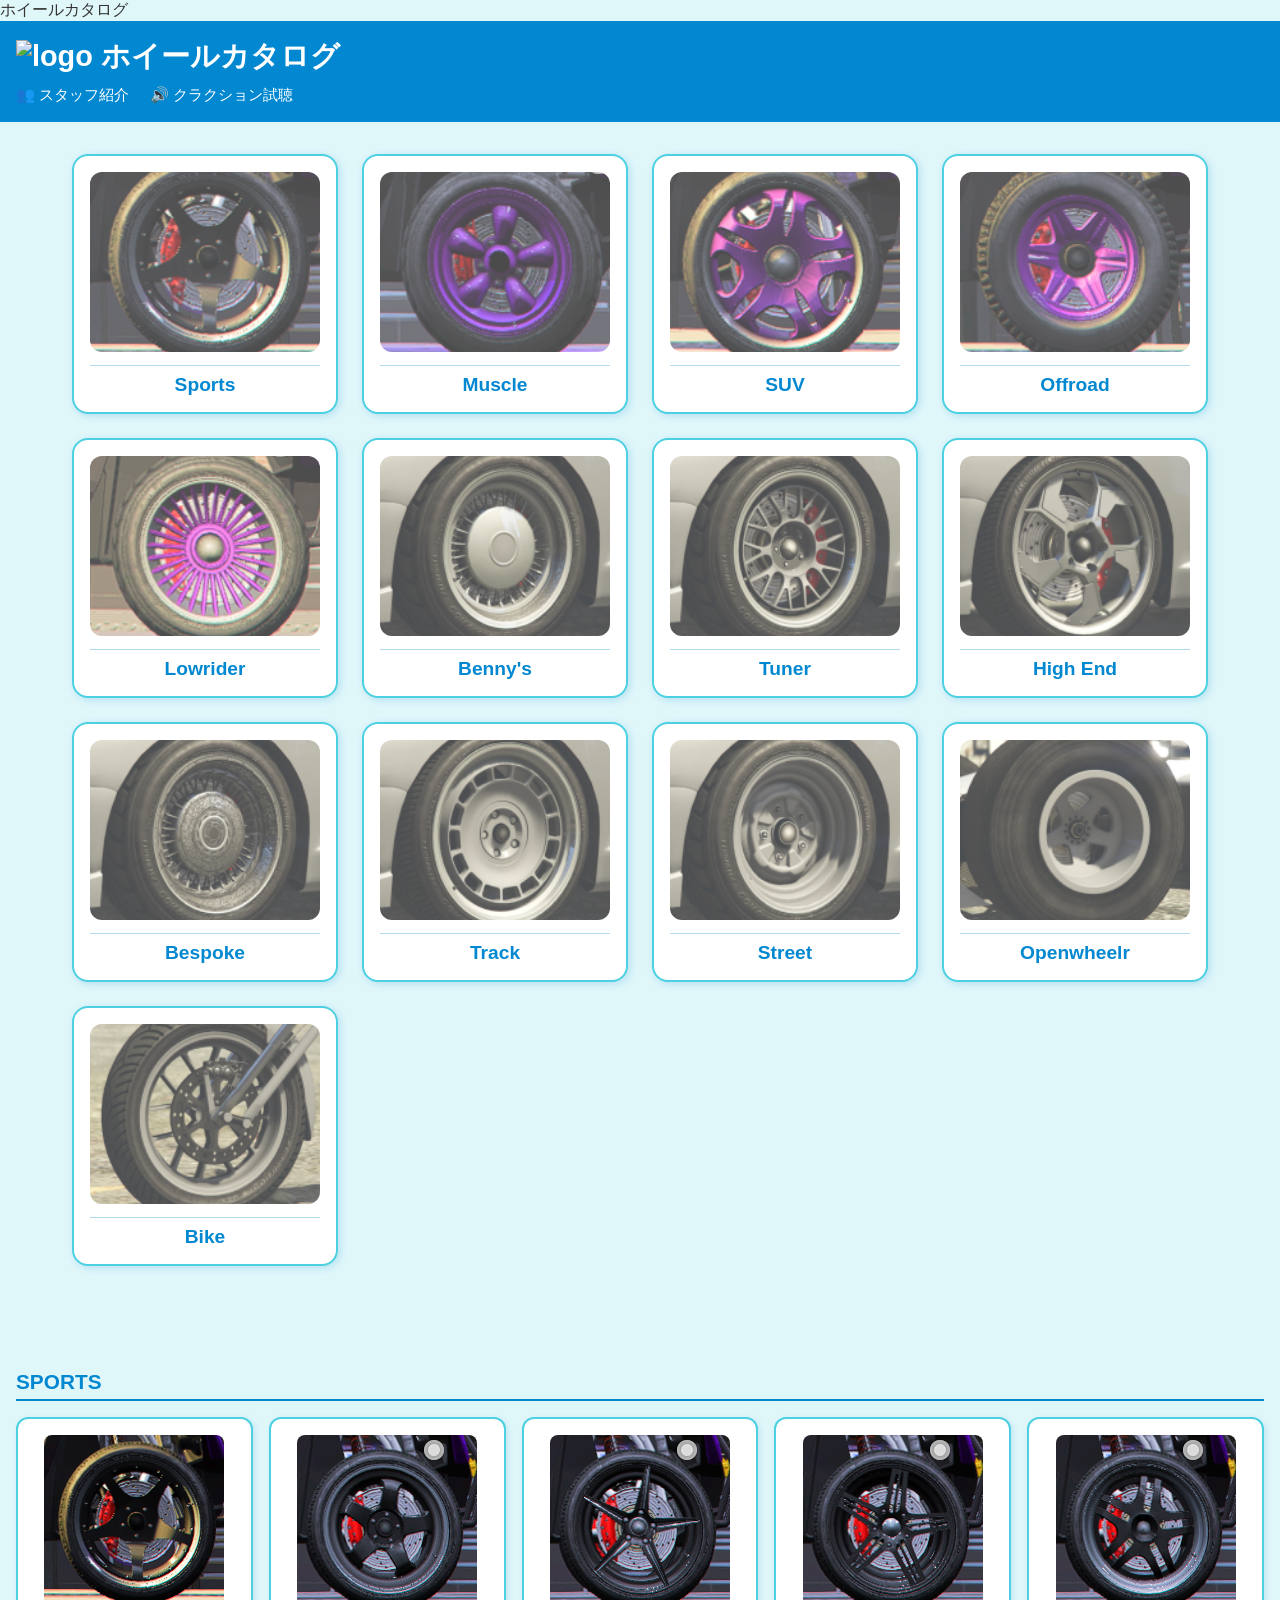
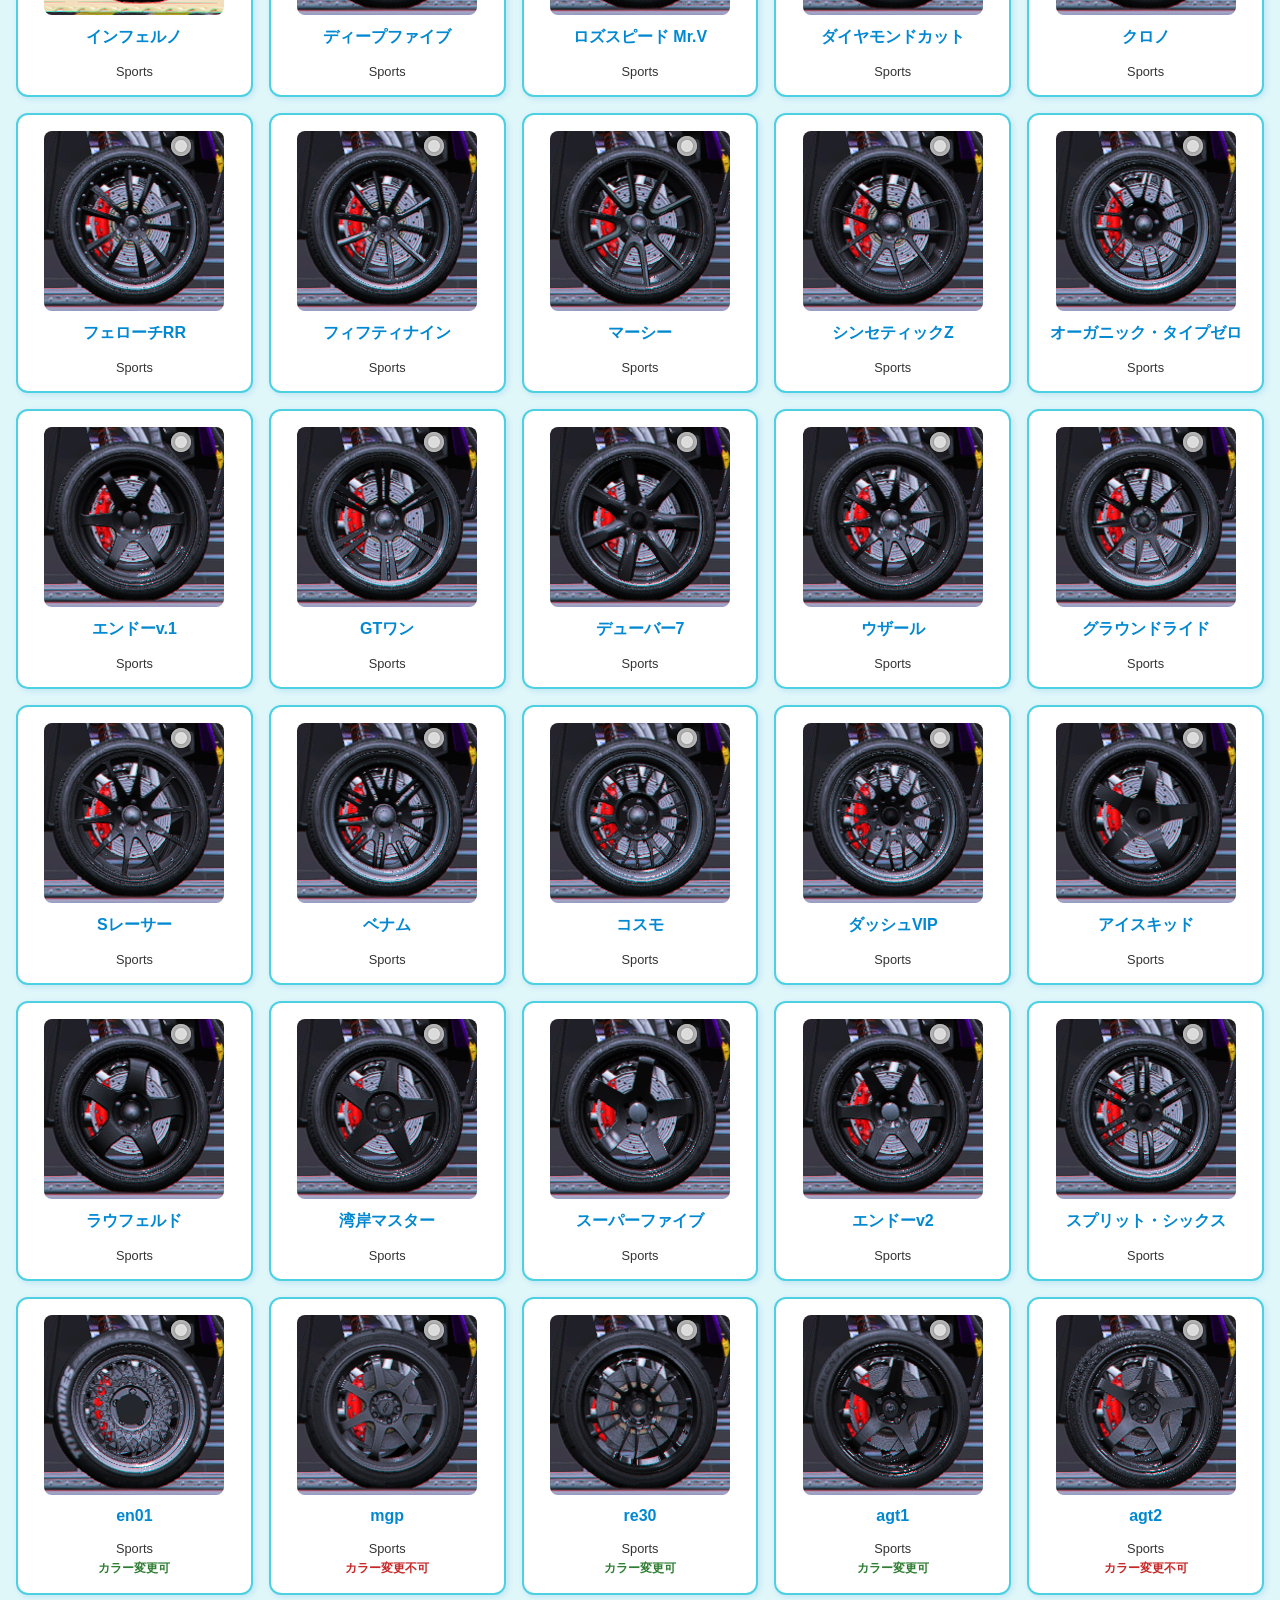
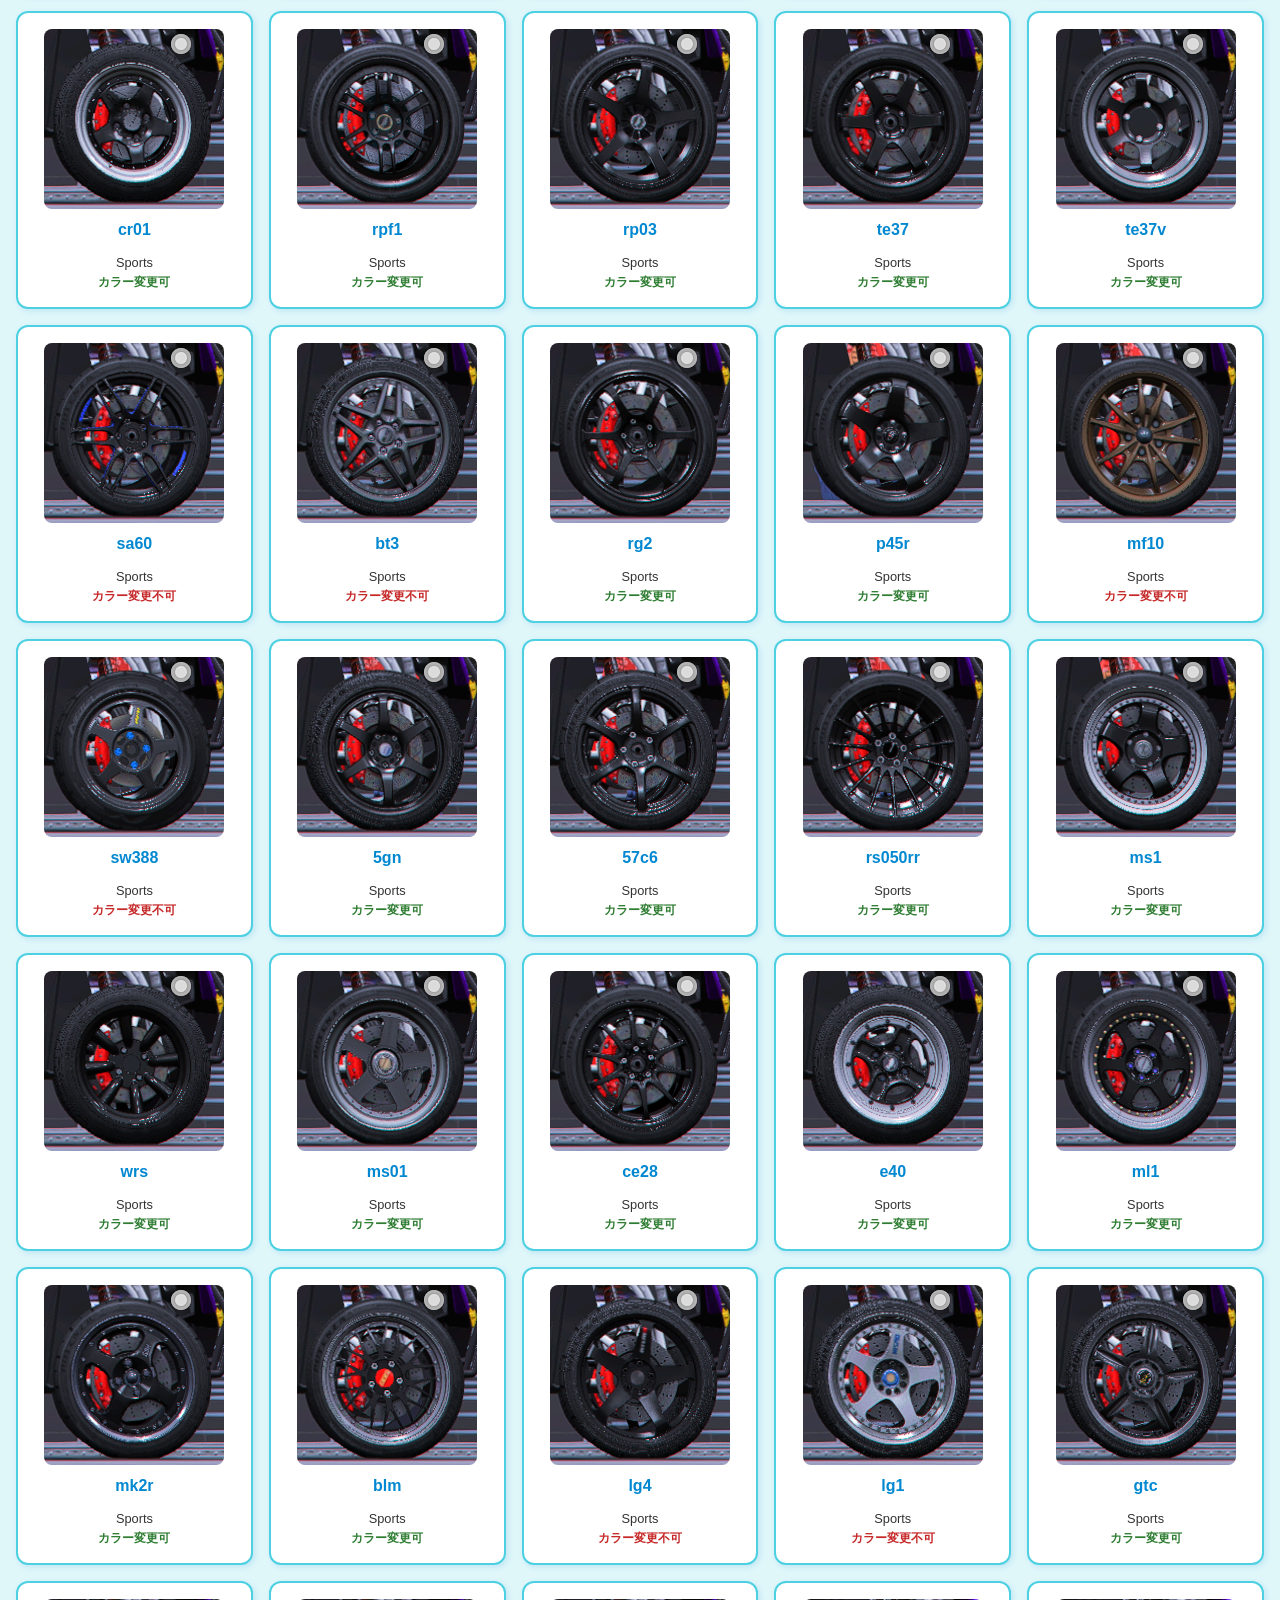
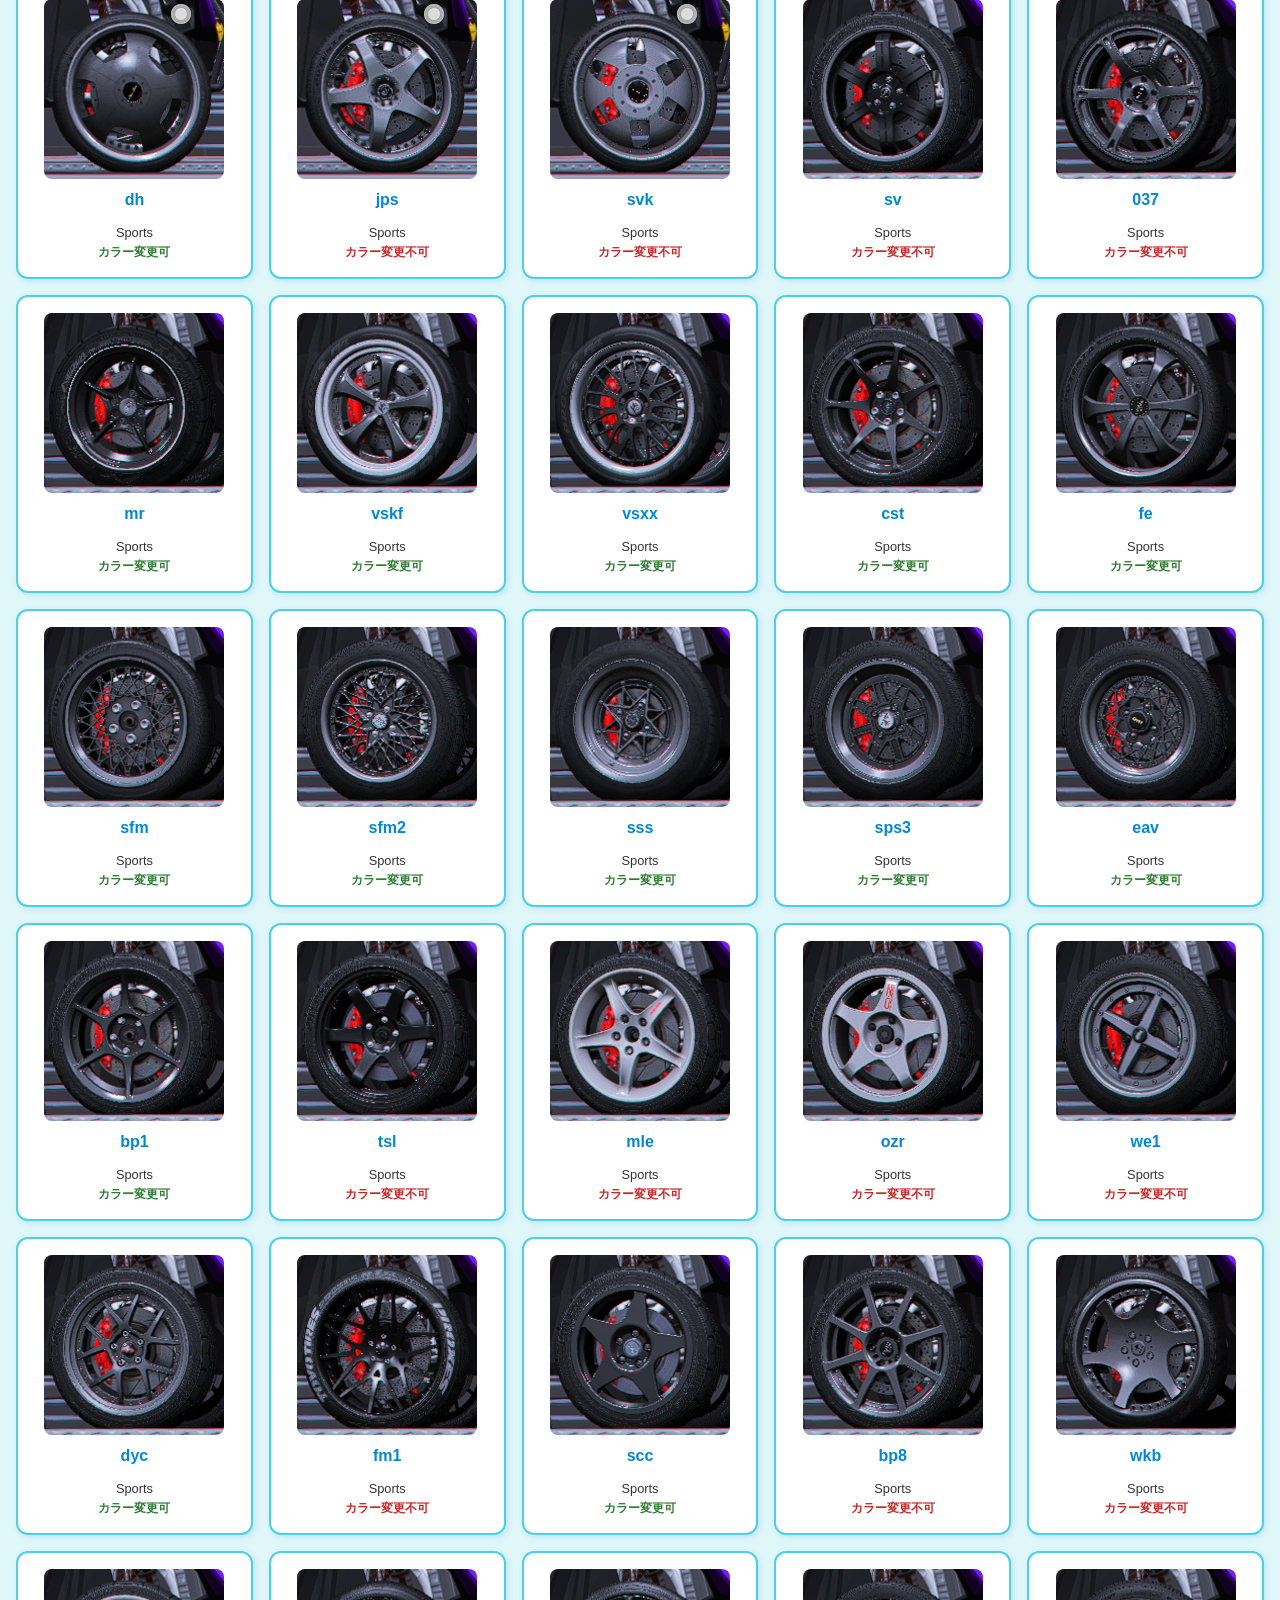
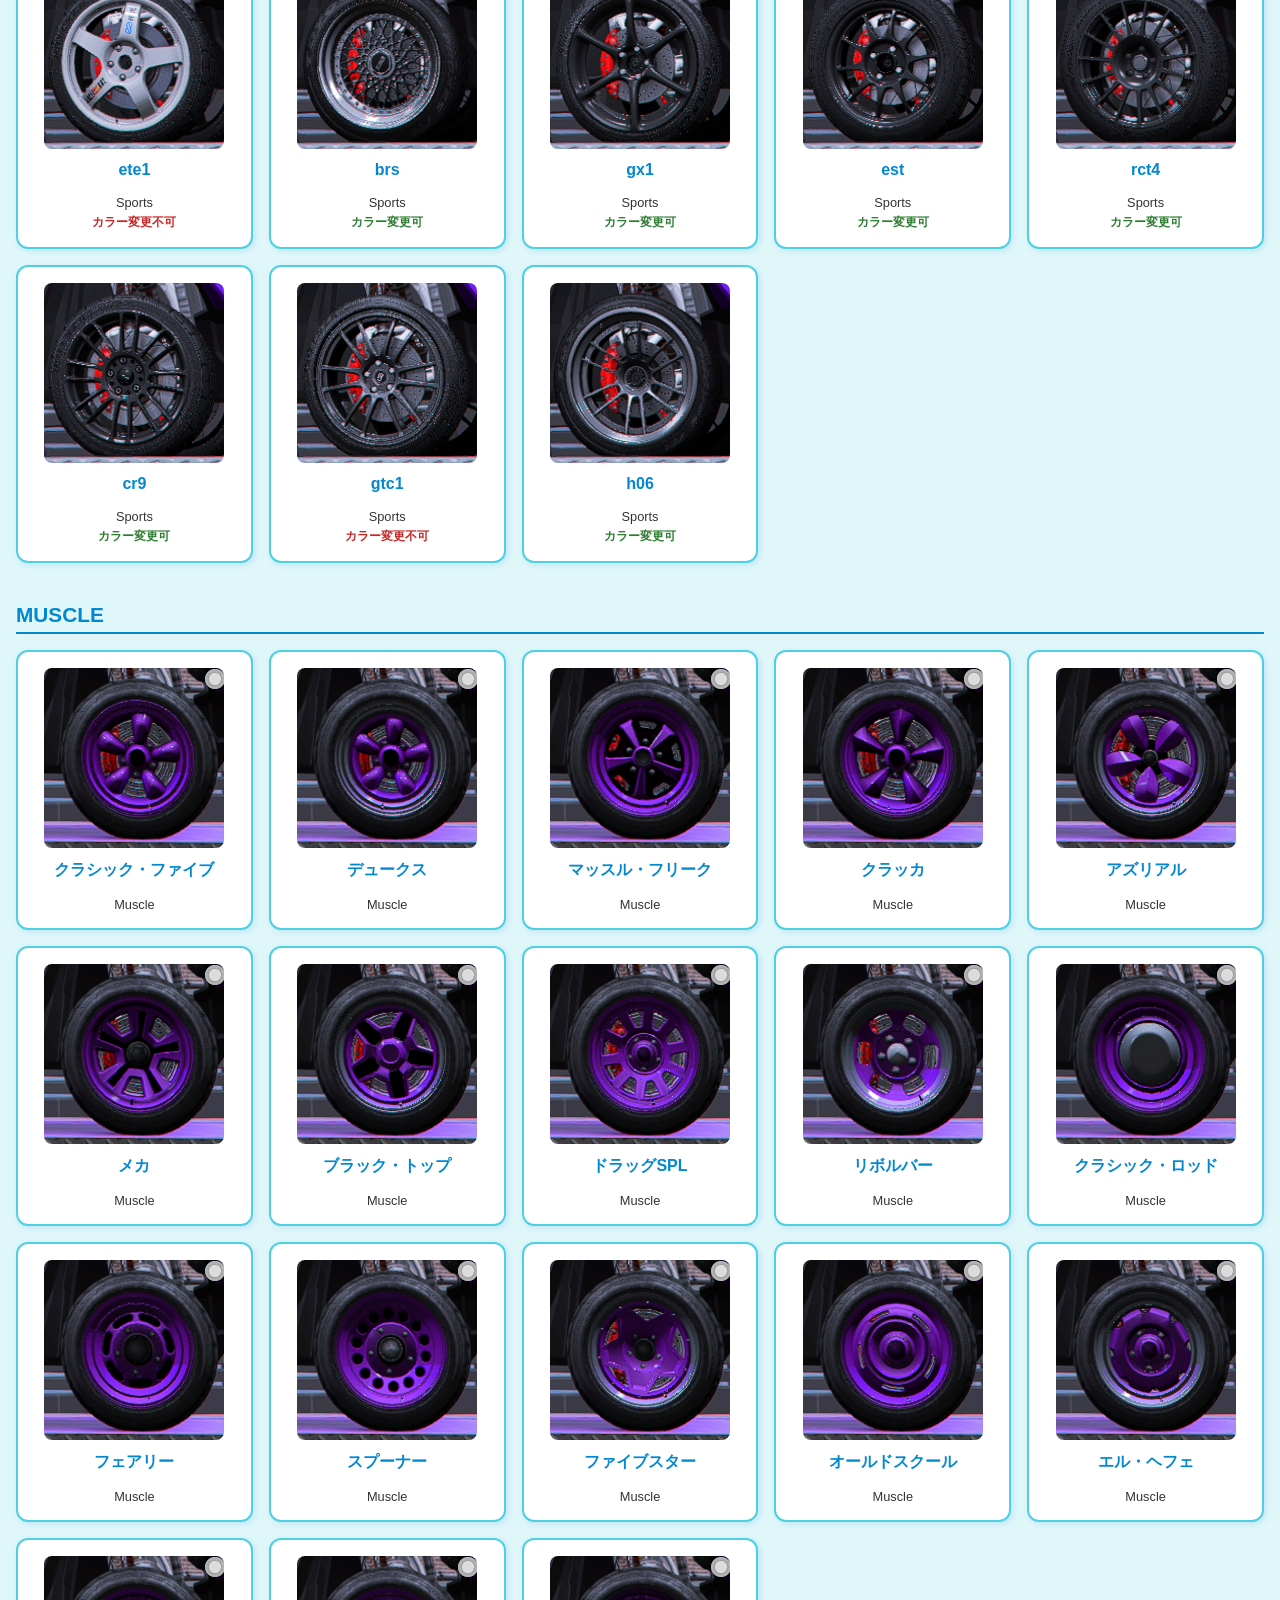
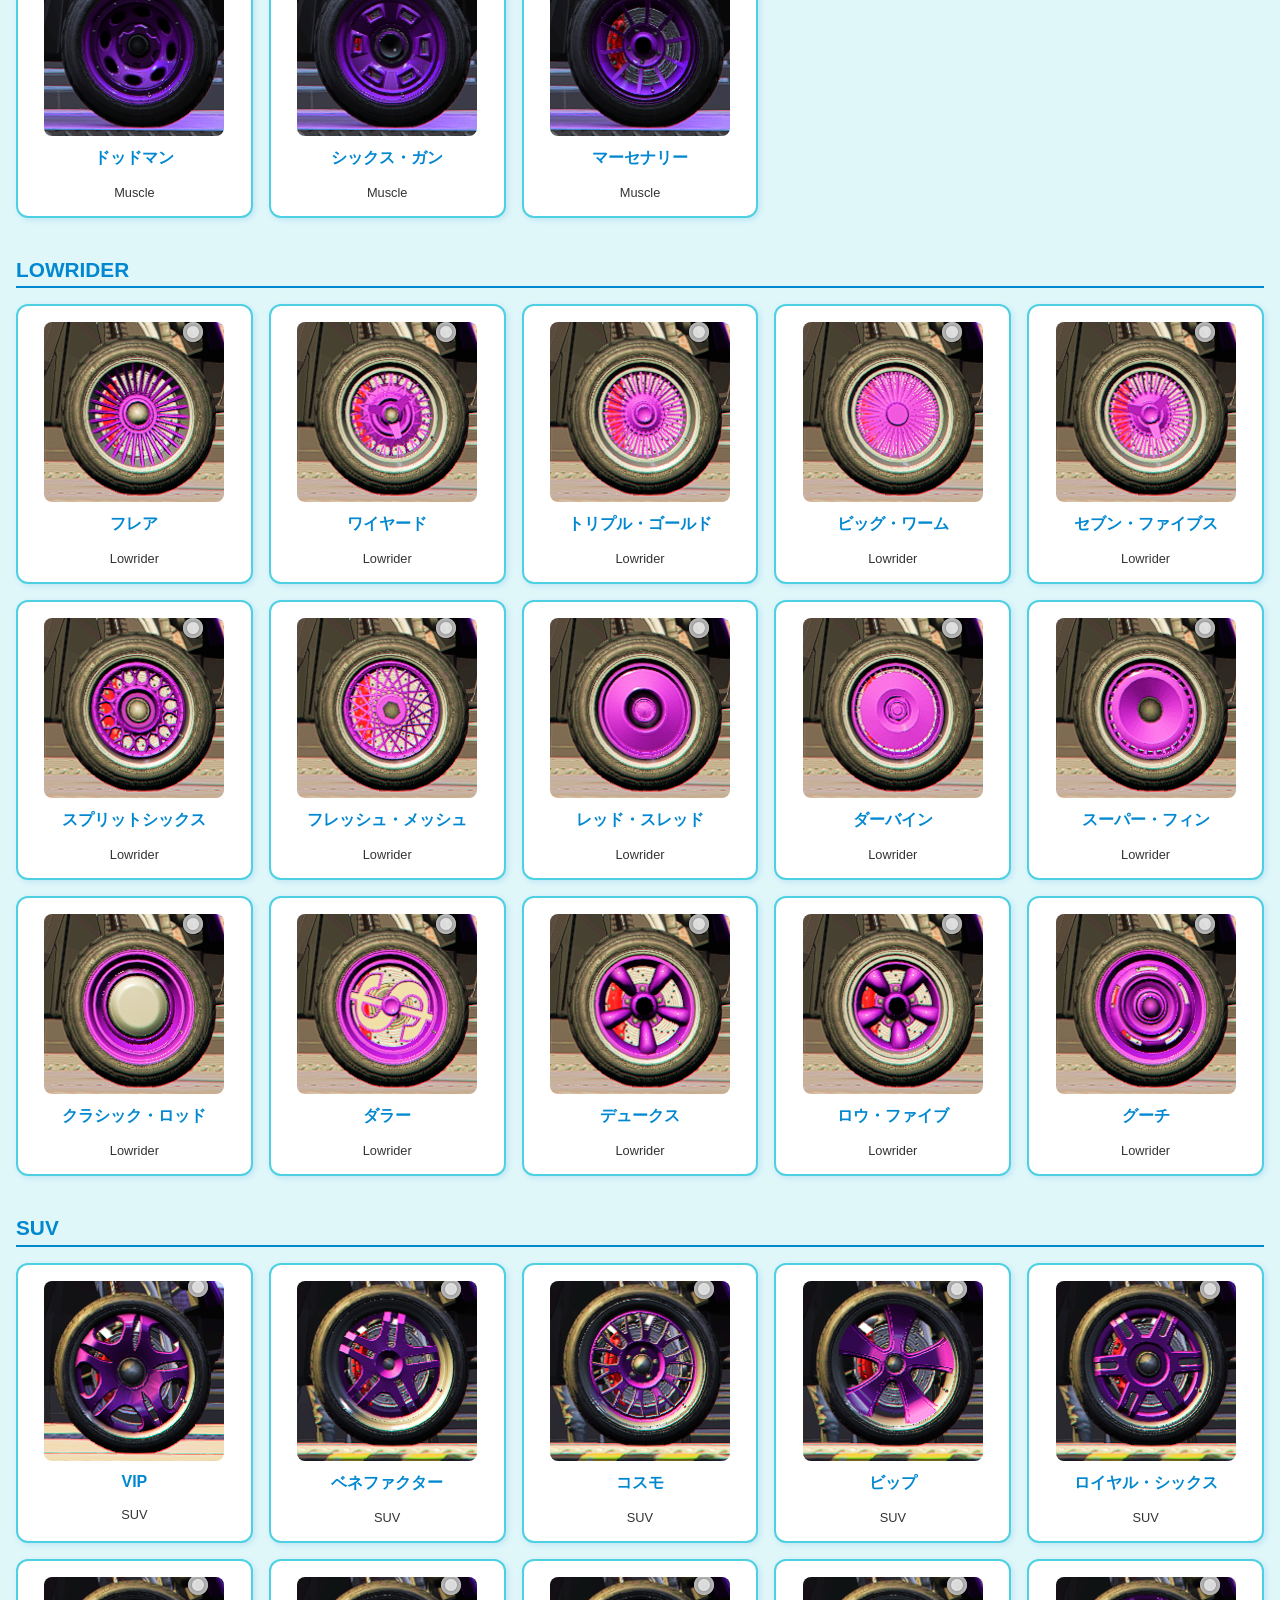
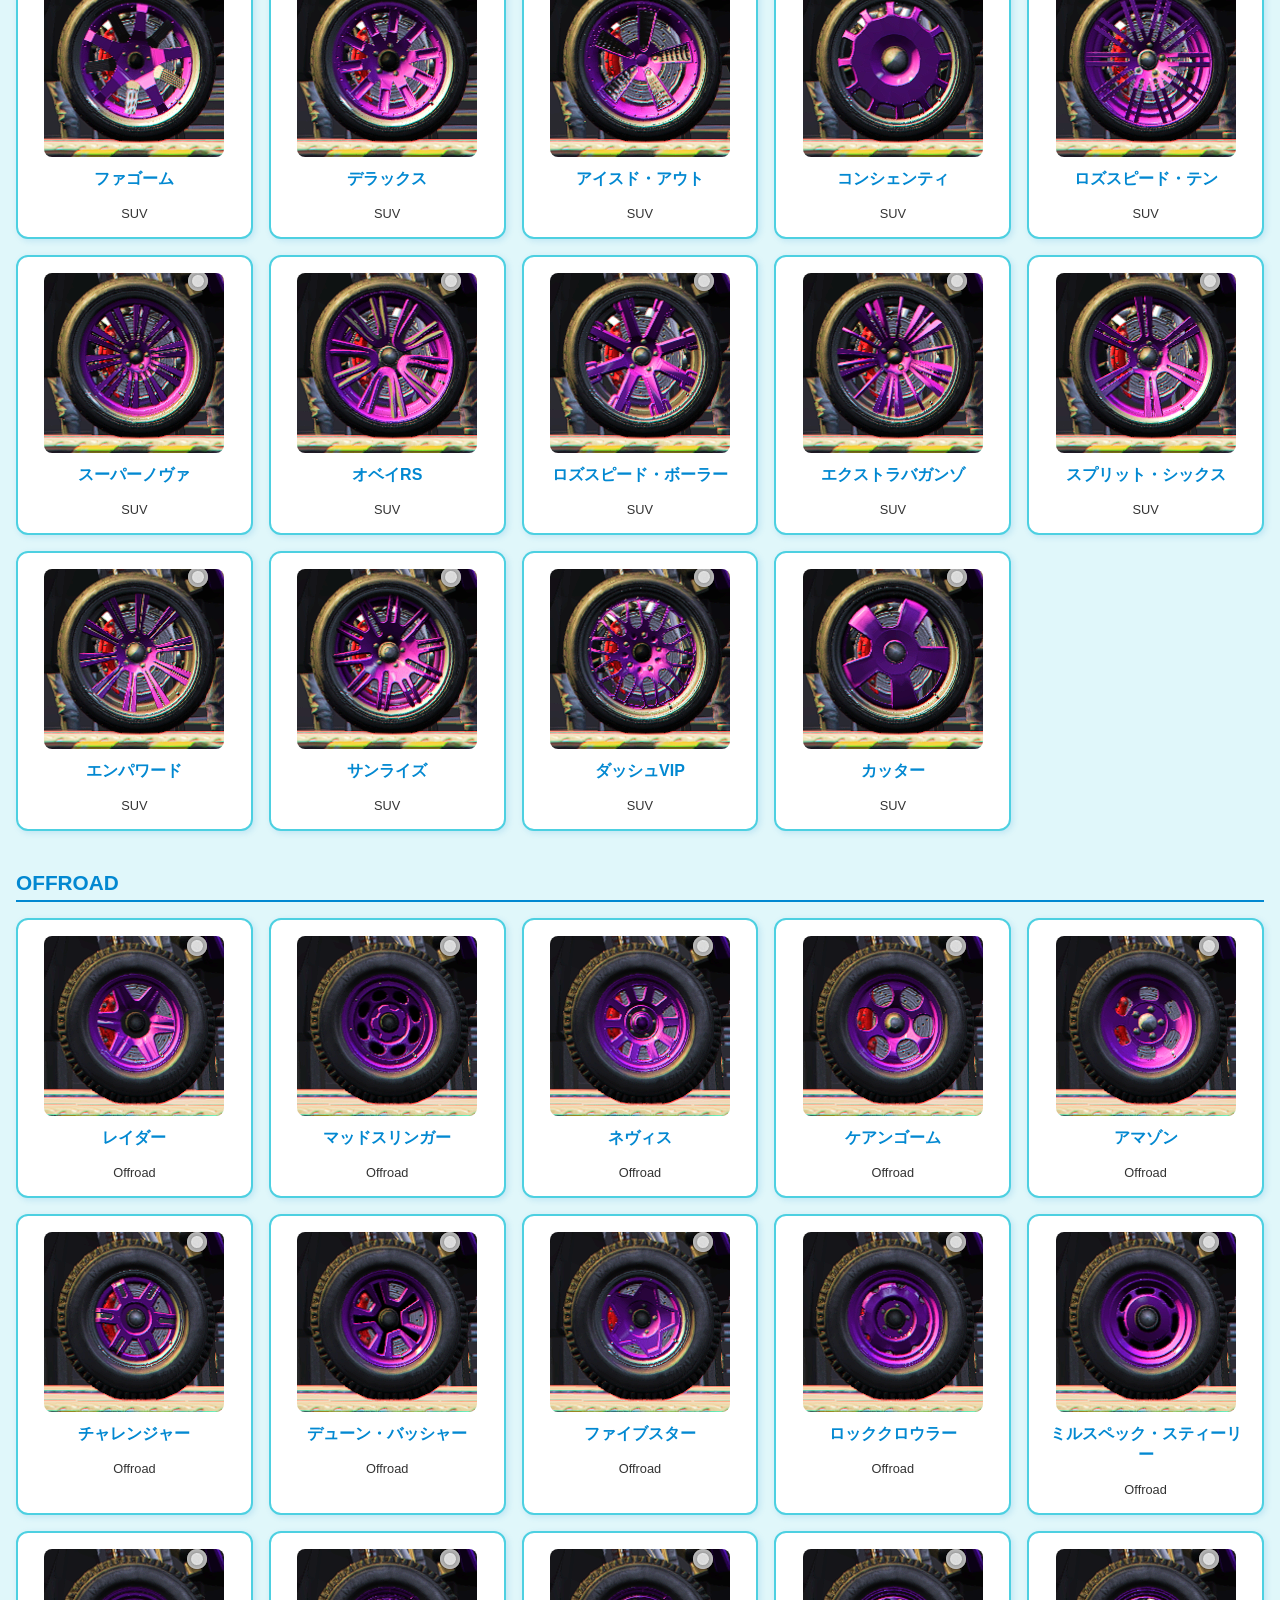
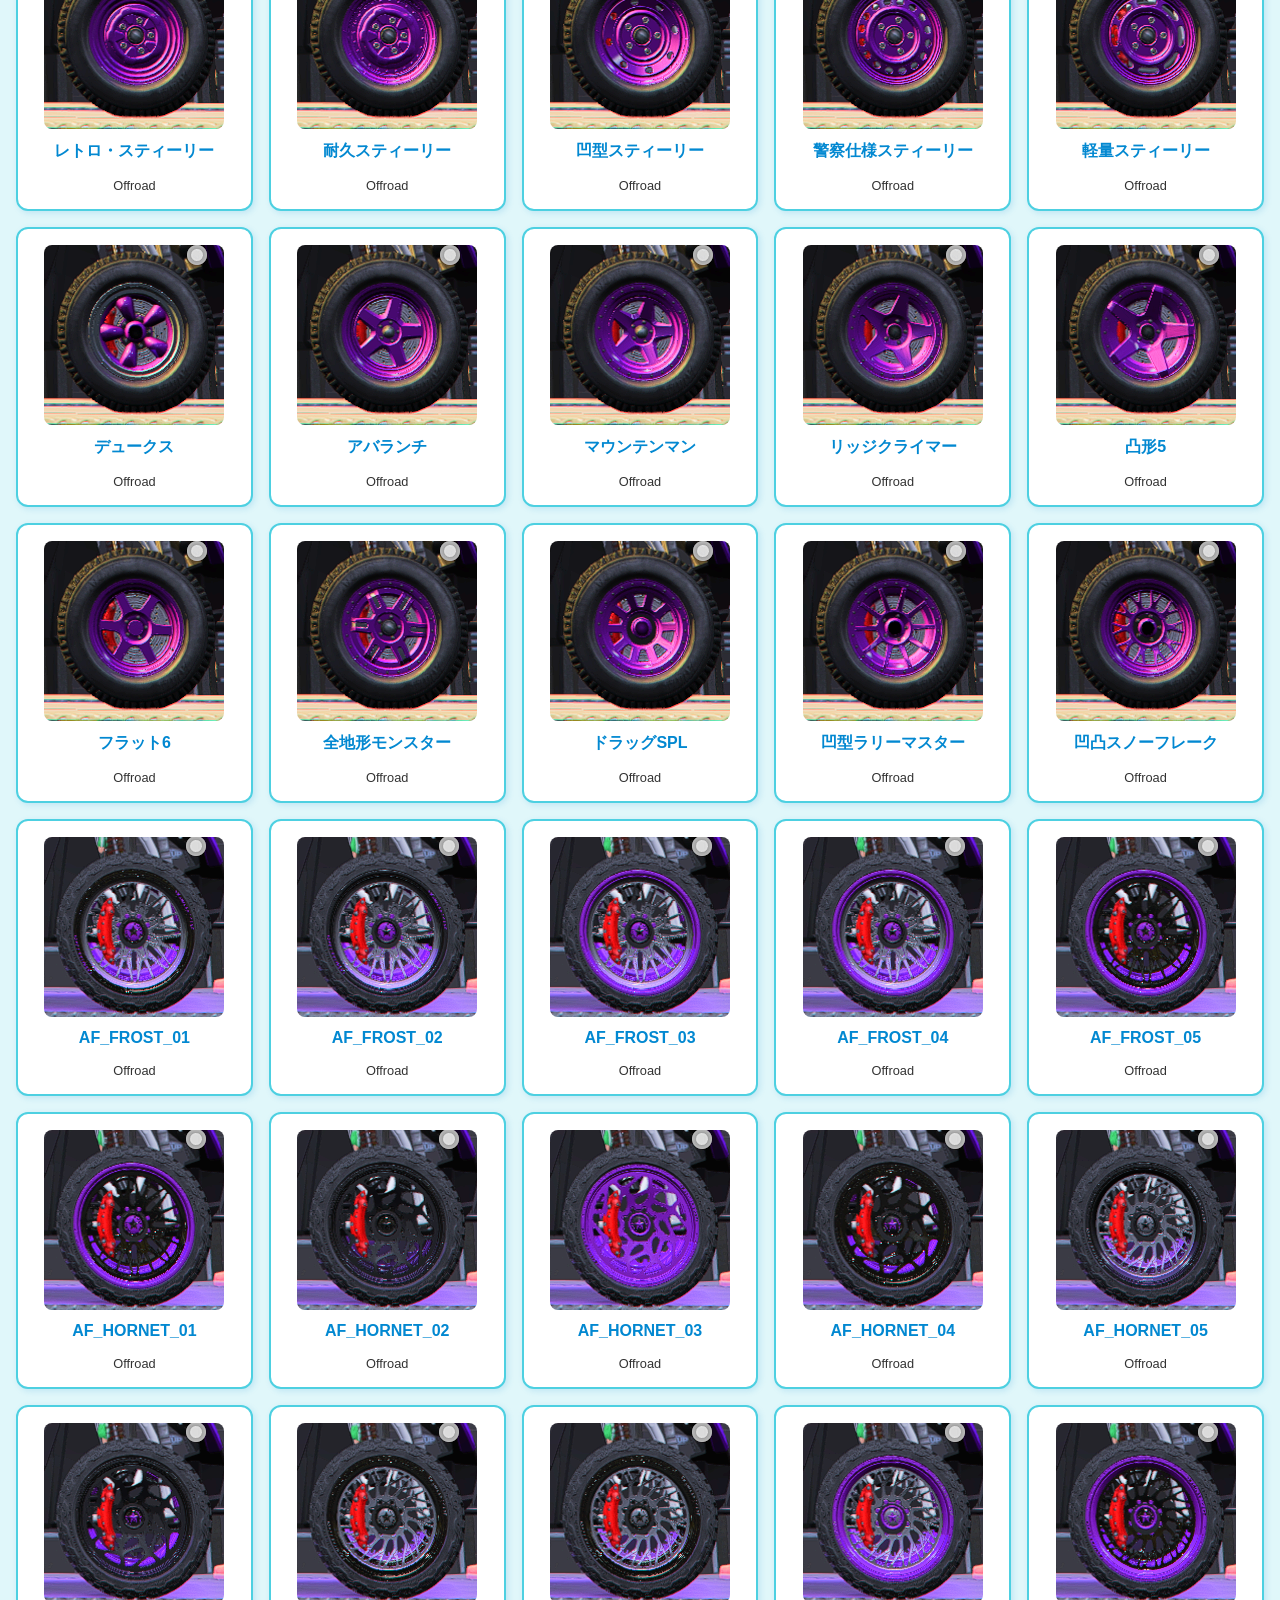
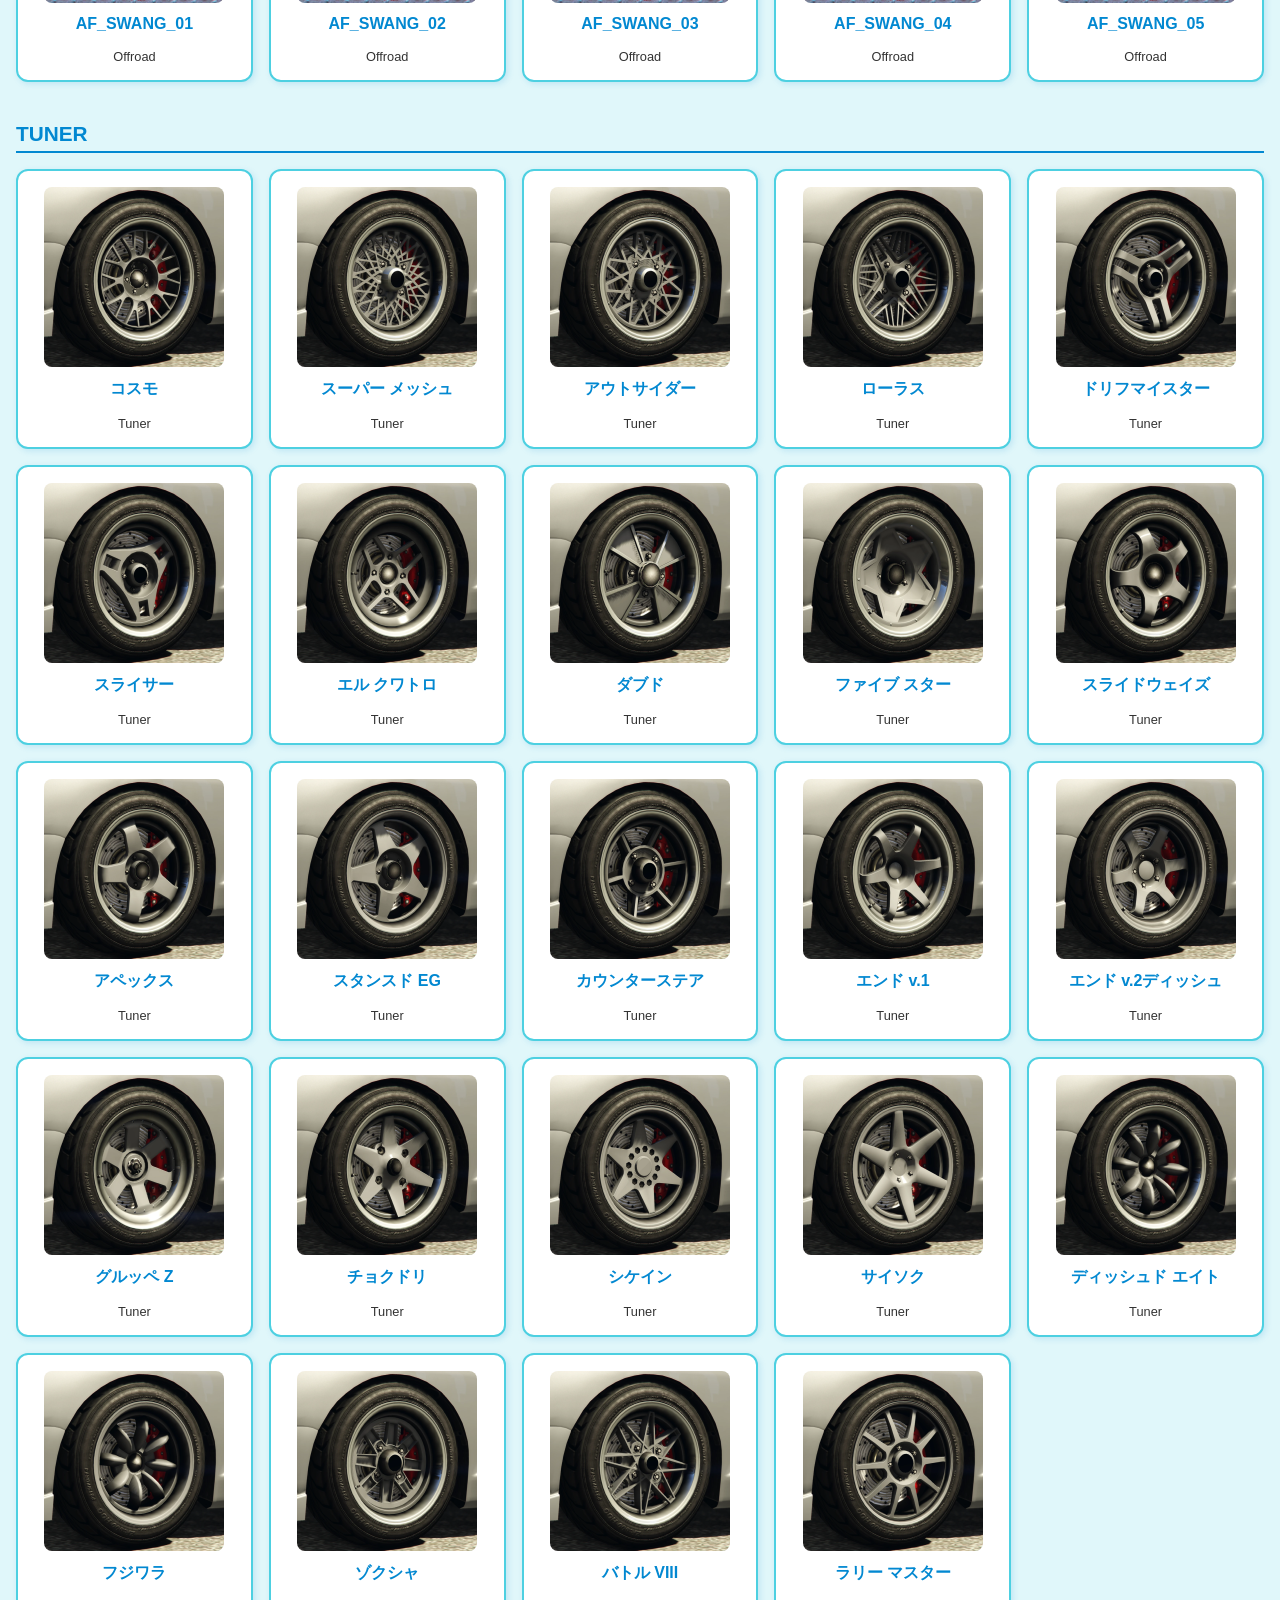
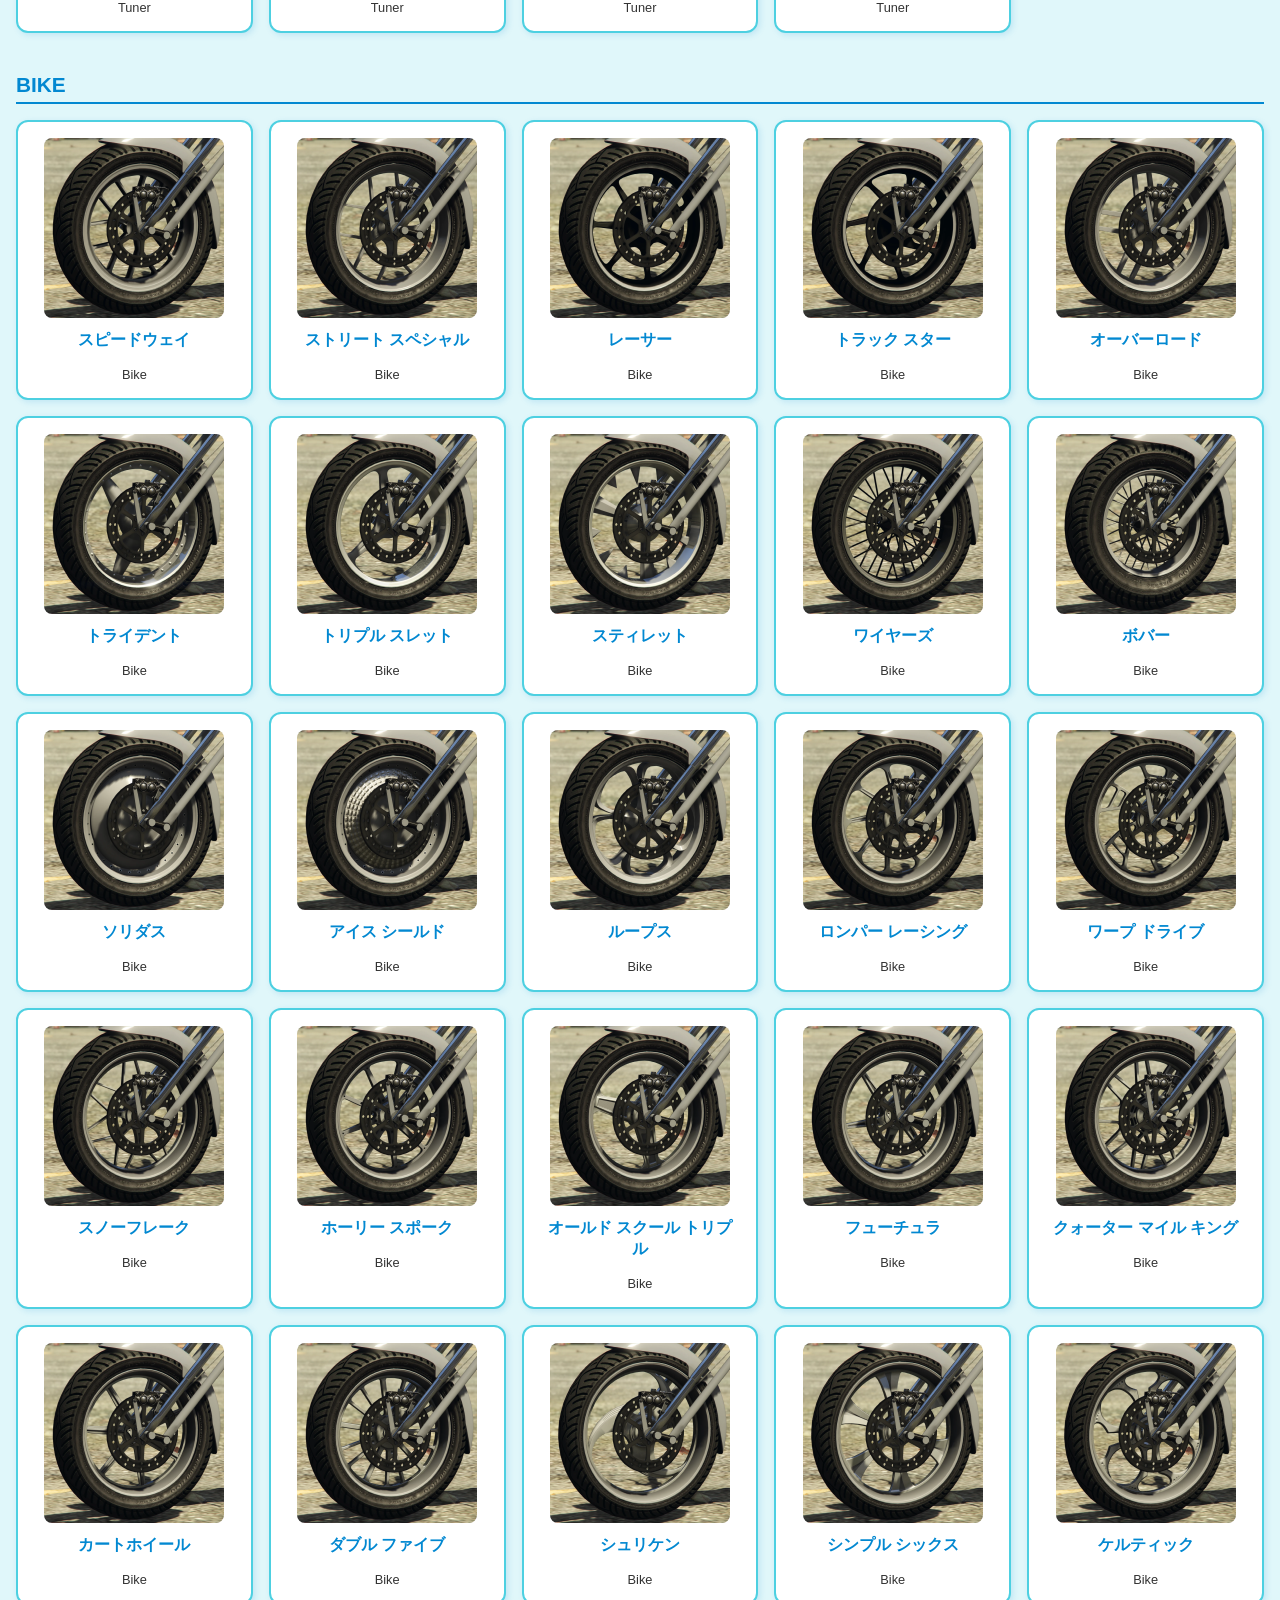
==== index.html @ f801e56a "Update index.html" ====
<!DOCTYPE html>
<html lang="ja">
<head>
  <meta charset="UTF-8" />
  <meta name="viewport" content="width=device-width, initial-scale=1.0"/>
  ホイールカタログ

  <link rel="stylesheet" href="style.css" />
  <link rel="icon" type="image/png" href="Nakayama_Icon.ico" />
</head>

<body>
  <!-- ===== ヘッダー ===== -->
  <header>
    <h1 id="nishi-logo">
      <img src="./images/nisiura2.png" alt="logo" class="title-icon">
      ホイールカタログ
    </h1>

    <nav>
      <a href="staff.html">👥 スタッフ紹介</a>
      <a href="horn.html">🔊 クラクション試聴</a>
    </nav>
  </header>

  <!-- ===== カテゴリ選択 ===== -->
  <main class="category-container">

    <button class="category-btn" data-category="Sports">
      <img src="./images/SPT_V_1.png" alt="Sports">
      <span>Sports</span>
    </button>

    <button class="category-btn" data-category="Muscle">
      <img src="./images/MUS_V_1.png" alt="Muscle">
      <span>Muscle</span>
    </button>

    <button class="category-btn" data-category="SUV">
      <img src="./images/SUV_V_1.png" alt="SUV">
      <span>SUV</span>
    </button>

    <button class="category-btn" data-category="Offroad">
      <img src="./images/OFF_V_1.png" alt="Offroad">
      <span>Offroad</span>
    </button>

    <button class="category-btn" data-category="Lowrider">
      <img src="./images/LOW_V_1.png" alt="Lowrider">
      <span>Lowrider</span>
    </button>

    <button class="category-btn" data-category="Benny's">
      <img src="./images/BNS_V_1.png" alt="Benny's">
      <span>Benny's</span>
    </button>

    <button class="category-btn" data-category="Tuner">
      <img src="./images/TNR_V_1.png" alt="Tuner">
      <span>Tuner</span>
    </button>

    <button class="category-btn" data-category="HighEnd">
      <img src="./images/HED_V_1.png" alt="High End">
      <span>High End</span>
    </button>

    <button class="category-btn" data-category="Bespoke">
      <img src="./images/BSP_V_1.png" alt="Bespoke">
      <span>Bespoke</span>
    </button>

    <button class="category-btn" data-category="Track">
      <img src="./images/RLY_V_1.png" alt="Track">
      <span>Track</span>
    </button>

    <button class="category-btn" data-category="Street">
      <img src="./images/STR_V_1.png" alt="Street">
      <span>Street</span>
    </button>
    
    <button class="category-btn" data-category="Open">
      <img src="./images/DRS_V_1.png" alt="Open">
      <span>Openwheelr</span>
    </button>

    <button class="category-btn" data-category="Bike">
      <img src="./images/BKE_V_1.png" alt="Bike">
      <span>Bike</span>
    </button>
    
  </main>

  <!-- ===== モーダル（ホイール一覧） ===== -->
  <div id="wheel-modal" class="modal hidden">

    <!-- 外側クリック用 -->
    <div class="modal-overlay"></div>

    <!-- 中身 -->
    <div class="modal-content">
      <h2 id="modal-title">Wheels</h2>

      <!-- ホイール表示エリア -->
      <div id="wheel-container"></div>
    </div>

  </div>

  <!-- ===== 一覧 ===== -->
  <section id="wheel-list"></section>

  
  <!-- ===== フッター ===== -->
  <footer class="site-footer">
    <h2>お問い合わせ</h2>
    <p><strong>FlecityName:</strong> 粉末 ぱうだぁ</p>
    <p>
      <strong>Form:</strong>
      <a href="https://forms.gle/HkCUNoGDMVmGTVwe9" target="_blank">
        お問い合わせフォーム
      </a>
    </p>
    <p><strong>Address:</strong> 228 株式会社 中山モータース</p>
  </footer>

  <!-- ===== スクロールトップ ===== -->
  <button id="scroll-to-top">⇪</button>

  <!-- ===== JS ===== -->
  <script src="script.js"></script>

  <script>
  const title = document.getElementById("title-logo");

  title.addEventListener("dblclick", () => {
    document.body.classList.toggle("secret-bg");
  });
</script>

</body>
</html>
---- style.css ----
/* =========================
   ベース設定
========================= */
* {
  box-sizing: border-box;
}

body {
  font-family: "Segoe UI", sans-serif;
  background-color: #e0f7fa;
  margin: 0;
  padding: 0;
  color: #333;
}

/* =========================
   ヘッダー
========================= */
header {
  background-color: #0288d1;
  color: white;
  padding: 1rem;
}

header h1 {
  margin: 0;
  font-size: 1.8rem;
}

nav {
  margin-top: .5rem;
}

nav a {
  color: white;
  margin-right: 1rem;
  text-decoration: none;
  font-size: .95rem;
}

nav a:hover {
  text-decoration: underline;
}

/* =========================
   カテゴリ選択（4列固定）
========================= */
.category-container {
  display: grid;
  grid-template-columns: repeat(4, 1fr);
  gap: 1.5rem;
  padding: 2rem;
  max-width: 1200px;
  margin: 0 auto;
}

/* レスポンシブ */
@media (max-width: 1000px) {
  .category-container {
    grid-template-columns: repeat(3, 1fr);
  }
}

@media (max-width: 700px) {
  .category-container {
    grid-template-columns: repeat(2, 1fr);
  }
}

@media (max-width: 480px) {
  .category-container {
    grid-template-columns: 1fr;
  }
}

/* =========================
   カテゴリボタン
========================= */
.category-btn {
  background: white;
  border: 2px solid #4dd0e1;
  border-radius: 16px;
  cursor: pointer;
  padding: 1rem;
  box-shadow: 2px 2px 8px rgba(2,136,209,.2);
  transition: transform .2s, box-shadow .2s;

  display: flex;
  flex-direction: column;
  align-items: center;
  justify-content: flex-start;
  height: 260px;
}

.category-btn:hover {
  transform: scale(1.05);
  box-shadow: 4px 4px 14px rgba(2,136,209,.35);
}

/* 画像（少し透過） */
.category-btn img {
  width: 100%;
  height: 180px;
  object-fit: cover;
  border-radius: 12px;

  opacity: 0.7;
  transition: opacity .2s;
}

.category-btn:hover img {
  opacity: 1;
}

/* 文字（画像の下） */
.category-btn span {
  margin-top: 0.8rem;
  font-size: 1.2rem;
  color: #0288d1;
  font-weight: bold;
  text-align: center;
  width: 100%;
  padding-top: 0.5rem;
  border-top: 1px solid rgba(2,136,209,.3);
}

/* =========================
   モーダル
========================= */
.modal.hidden {
  display: none;
}

.modal {
  position: fixed;
  inset: 0;
  z-index: 9999;
}

.modal-overlay {
  position: absolute;
  inset: 0;
  background: rgba(0,0,0,.6);
}

.modal-content {
  position: relative;
  background: #e0f7fa;
  max-width: 1200px;
  margin: 5vh auto;
  padding: 1rem;
  border-radius: 16px;
  max-height: 90vh;
  overflow-y: auto;
}

.modal-content h2 {
  position: sticky;
  top: 0;
  background: #e0f7fa;
  padding: 0.5rem 0;
  z-index: 10;

  text-align: center;
  color: #0288d1;
  margin-bottom: 1rem;
  border-bottom: 1px solid rgba(0,0,0,0.1);
}

body.modal-open {
  overflow: hidden;
}
/* =========================
   ホイール一覧
========================= */
#wheel-container {
  display: grid;
  grid-template-columns: repeat(auto-fit, minmax(180px, 1fr));
  gap: 1rem;
}

.wheel-card {
  background: white;
  border: 2px solid #4dd0e1;
  padding: 1rem;
  border-radius: 12px;
  text-align: center;
  box-shadow: 2px 2px 6px rgba(2, 136, 209, 0.15);
  transition: transform .2s, box-shadow .2s;
  position: relative;
}

.wheel-card:hover {
  transform: scale(1.03);
  box-shadow: 3px 3px 12px rgba(2, 136, 209, 0.3);
}

.wheel-card img {
  max-width: 100%;
  border-radius: 8px;
}

.wheel-card h3 {
  font-size: 1rem;
  margin-top: 0.5rem;
  color: #0288d1;
}

/* =========================
   wheel-info（category + color の親）
========================= */
.wheel-info {
  display: flex;
  flex-direction: column;
  align-items: center;
  gap: 4px;
  margin-top: 0.4rem;
  font-size: 0.8rem;
}
/* =========================
   Color 表示
========================= */
.wheel-color {
  text-align: center;
  font-weight: bold;
  font-size: 0.75rem;
}

/* Color変更可 */
.wheel-color.color-ok {
  color: #2e7d32;
}

/* Color変更不可 */
.wheel-color.no-color {
  color: #c62828;
}


/* =========================
   ホイール一覧（常設）
========================= */
#wheel-list {
  padding: 2rem 1rem;
}

/* カテゴリ見出し */
.wheel-category-title {
  margin: 2.5rem 0 1rem;
  padding-bottom: .3rem;
  border-bottom: 2px solid #0288d1;
  color: #0288d1;
  font-size: 1.3rem;
  text-transform: uppercase;
}

/* カード並び（ホイール一覧用） */
.wheel-list-grid {
  display: grid;
  grid-template-columns: repeat(auto-fill, minmax(200px, 1fr));
  gap: 16px;
}


/* =========================
   フッター
========================= */
.site-footer {
  background-color: #b2ebf2;
  padding: 20px;
  text-align: center;
  font-size: 14px;
  border-top: 1px solid #0288d1;
}

.site-footer h2 {
  font-size: 18px;
  margin-bottom: 10px;
  color: #01579b;
}

.site-footer a {
  color: #0288d1;
  text-decoration: none;
}

.site-footer a:hover {
  text-decoration: underline;
}

/* =========================
   スクロールトップ
========================= */
#scroll-to-top {
  position: fixed;
  bottom: 20px;
  right: 20px;
  width: 100px;
  height: 100px;
  background-color: #0288d1;
  color: white;
  border-radius: 50%;
  text-align: center;
  line-height: 100px;
  font-size: 56px;
  cursor: pointer;
  box-shadow: 0 0 10px rgba(2,136,209,.8);
  display: none;
  z-index: 10000;
  border: none;
}




/* =========================
   スタッフ一覧
========================= */
.staff-container {
  display: grid;

  /* PC */
  grid-template-columns: repeat(4, 1fr);

  gap: 20px;

  width: 100%;
  max-width: 1600px;

  margin: 0 auto;
  padding: 1.5rem;

  box-sizing: border-box;
}

/* =========================
   タブレット
========================= */
@media (max-width: 1100px) {
  .staff-container {
    grid-template-columns: repeat(3, 1fr);
  }
}

/* =========================
   スマホ
========================= */
@media (max-width: 700px) {
  .staff-container {
    grid-template-columns: 1fr;

    gap: 16px;
    padding: 1rem;
  }
}

/* =========================
   超小型スマホ
========================= */
@media (max-width: 480px) {
  .staff-container {
    grid-template-columns: 1fr;
    padding: 0.8rem;
  }
}

/* =========================
   スタッフカード
========================= */
.staff-card {
  background: #ffffff;
  border: 2px solid #4fc3f7;
  border-radius: 16px;
  padding: 16px;

  min-width: 0;

  text-align: center;

  box-shadow: 0 4px 10px rgba(0,0,0,.08);

  overflow: hidden;
}

/* =========================
   画像
========================= */
.staff-card img {
  width: 120px;
  height: 120px;

  object-fit: cover;

  border-radius: 16px;

  margin-bottom: 8px;

  flex-shrink: 0;
}

/* =========================
   名前
========================= */
.staff-card h3 {
  margin: 6px 0;
  color: #0288d1;
  font-size: 1rem;
  line-height: 1.4;

  word-break: break-word;
}

/* =========================
   プロフィール
========================= */
.staff-profile {
  list-style: none;
  padding: 0;
  margin: 0.5rem 0;
}

.staff-profile li {
  font-size: 0.95rem;
  line-height: 1.7;
}

/* =========================
   説明文
========================= */
.staff-description {
  font-size: 0.9rem;
  line-height: 1.8;

  margin-top: 0.5rem;

  word-break: break-word;

  color: #333;
}

/* =========================
   小さめの文字
========================= */
.small-text {
  font-size: 0.7rem;
  opacity: 0.5;
}

/* =========================
   スマホ微調整
========================= */
@media (max-width: 700px) {
  .staff-card {
    padding: 18px;
  }

  .staff-card img {
    width: 140px;
    height: 140px;
  }

  .staff-card h3 {
    font-size: 1.5rem;
    line-height: 1.5;
  }

  .staff-profile li {
    font-size: 1.2rem;
    line-height: 1.8;
  }

  .staff-description {
    font-size: 1.0rem;
    line-height: 1.9;
  }
}

/* =========================
      隠し背景 
========================= */
.secret-bg {
  background-image: url("./images/hibiki.png");
  background-size: cover;
  background-position: center;
  background-attachment: fixed;

  transition: 0.5s;
}

/* ===== クラクション一覧 ===== */

#horn-container {
  display: grid;
  grid-template-columns: repeat(auto-fill, minmax(200px, 1fr));
  gap: 16px;
  padding: 16px;
  max-width: 1200px;
  margin: 0 auto;
}

.horn-card {
  background: #fff;
  border: 2px solid #4dd0e1;
  border-radius: 14px;
  padding: 1rem;
  text-align: center;

  display: flex;
  flex-direction: column;
  justify-content: space-between;

  transition: transform .2s, box-shadow .2s;
}

.horn-card:hover {
  transform: translateY(-4px);
  box-shadow: 0 8px 18px rgba(0,0,0,.12);
}

.horn-name {
  margin: .3rem 0 .6rem;
  color: #0288d1;
  font-size: 1.05rem;
}

.play-btn {
  background: #0288d1;
  color: #fff;
  border: none;
  padding: .55rem 1rem;
  border-radius: 999px;
  cursor: pointer;
  font-weight: bold;
}

.play-btn:hover {
  background: #0277bd;
}

.horn-comment {
  margin-top: .6rem;
  font-size: .8rem;
  color: #666;

}
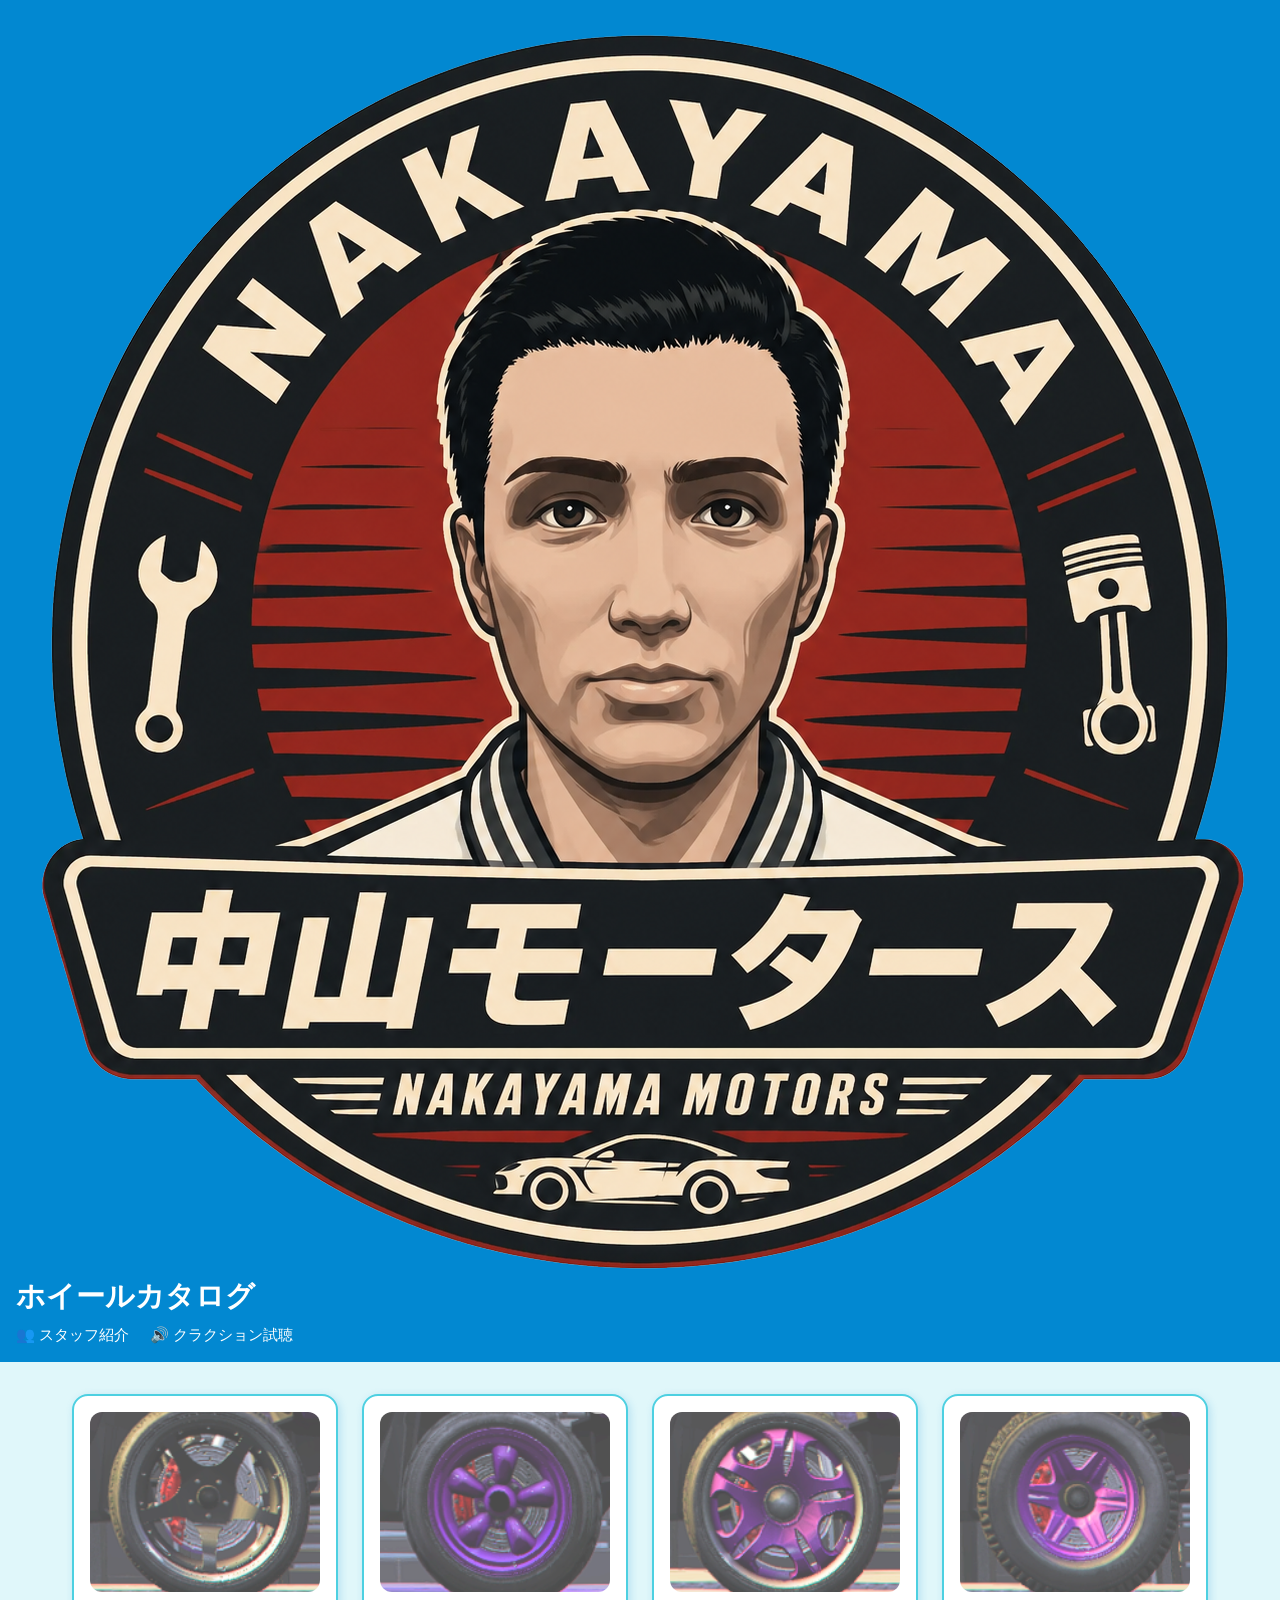
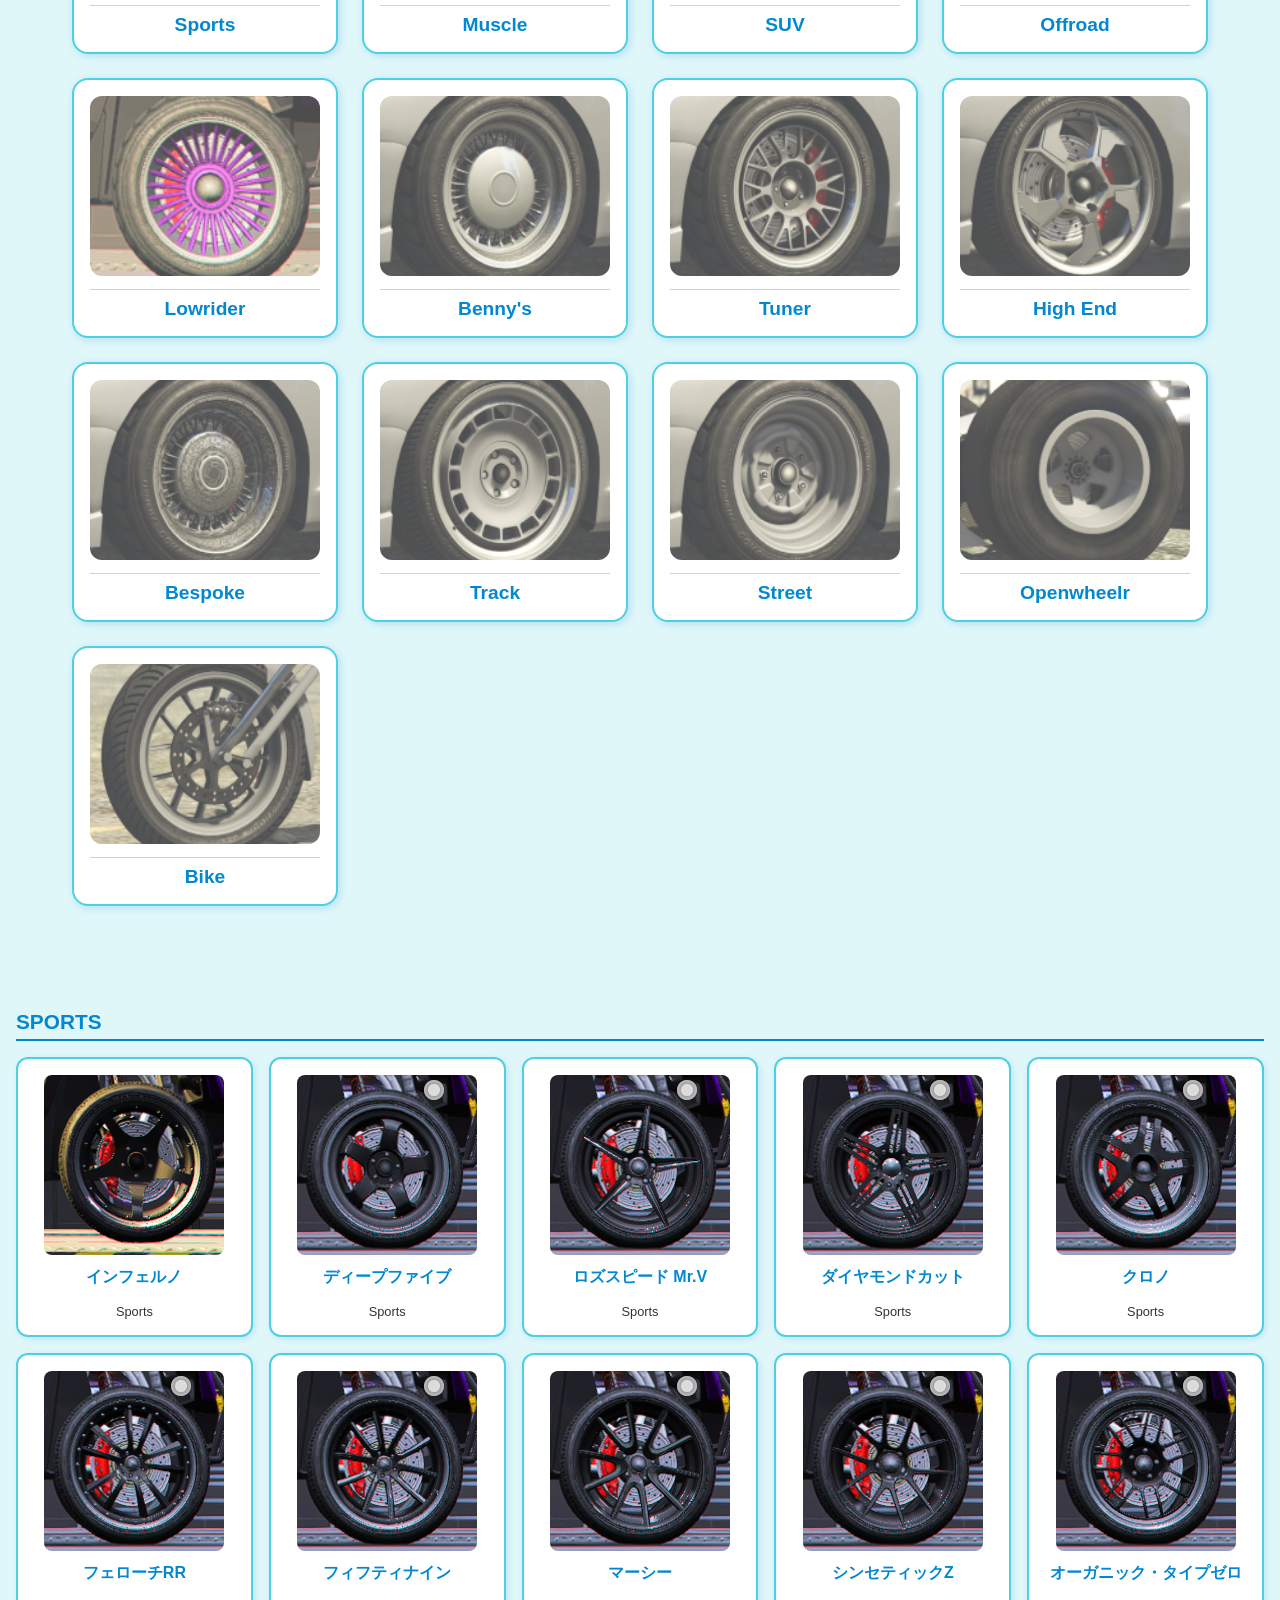
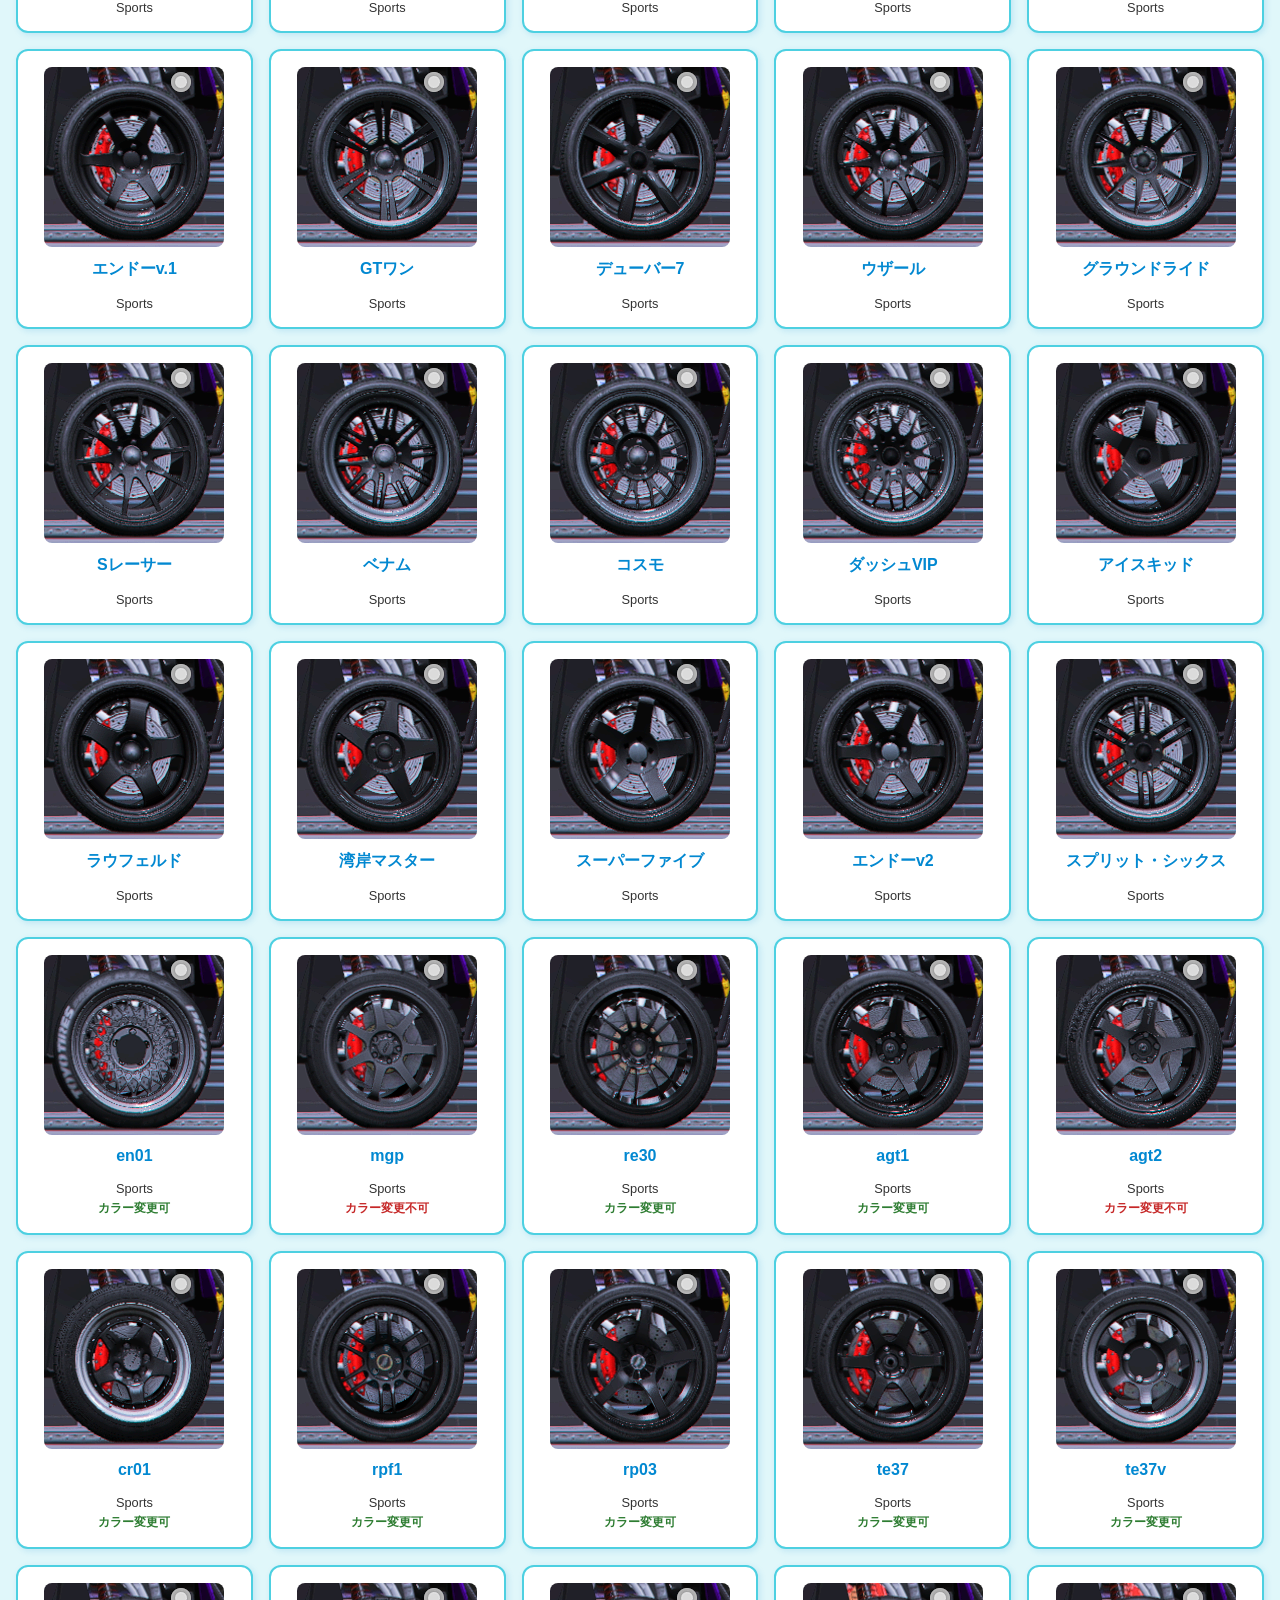
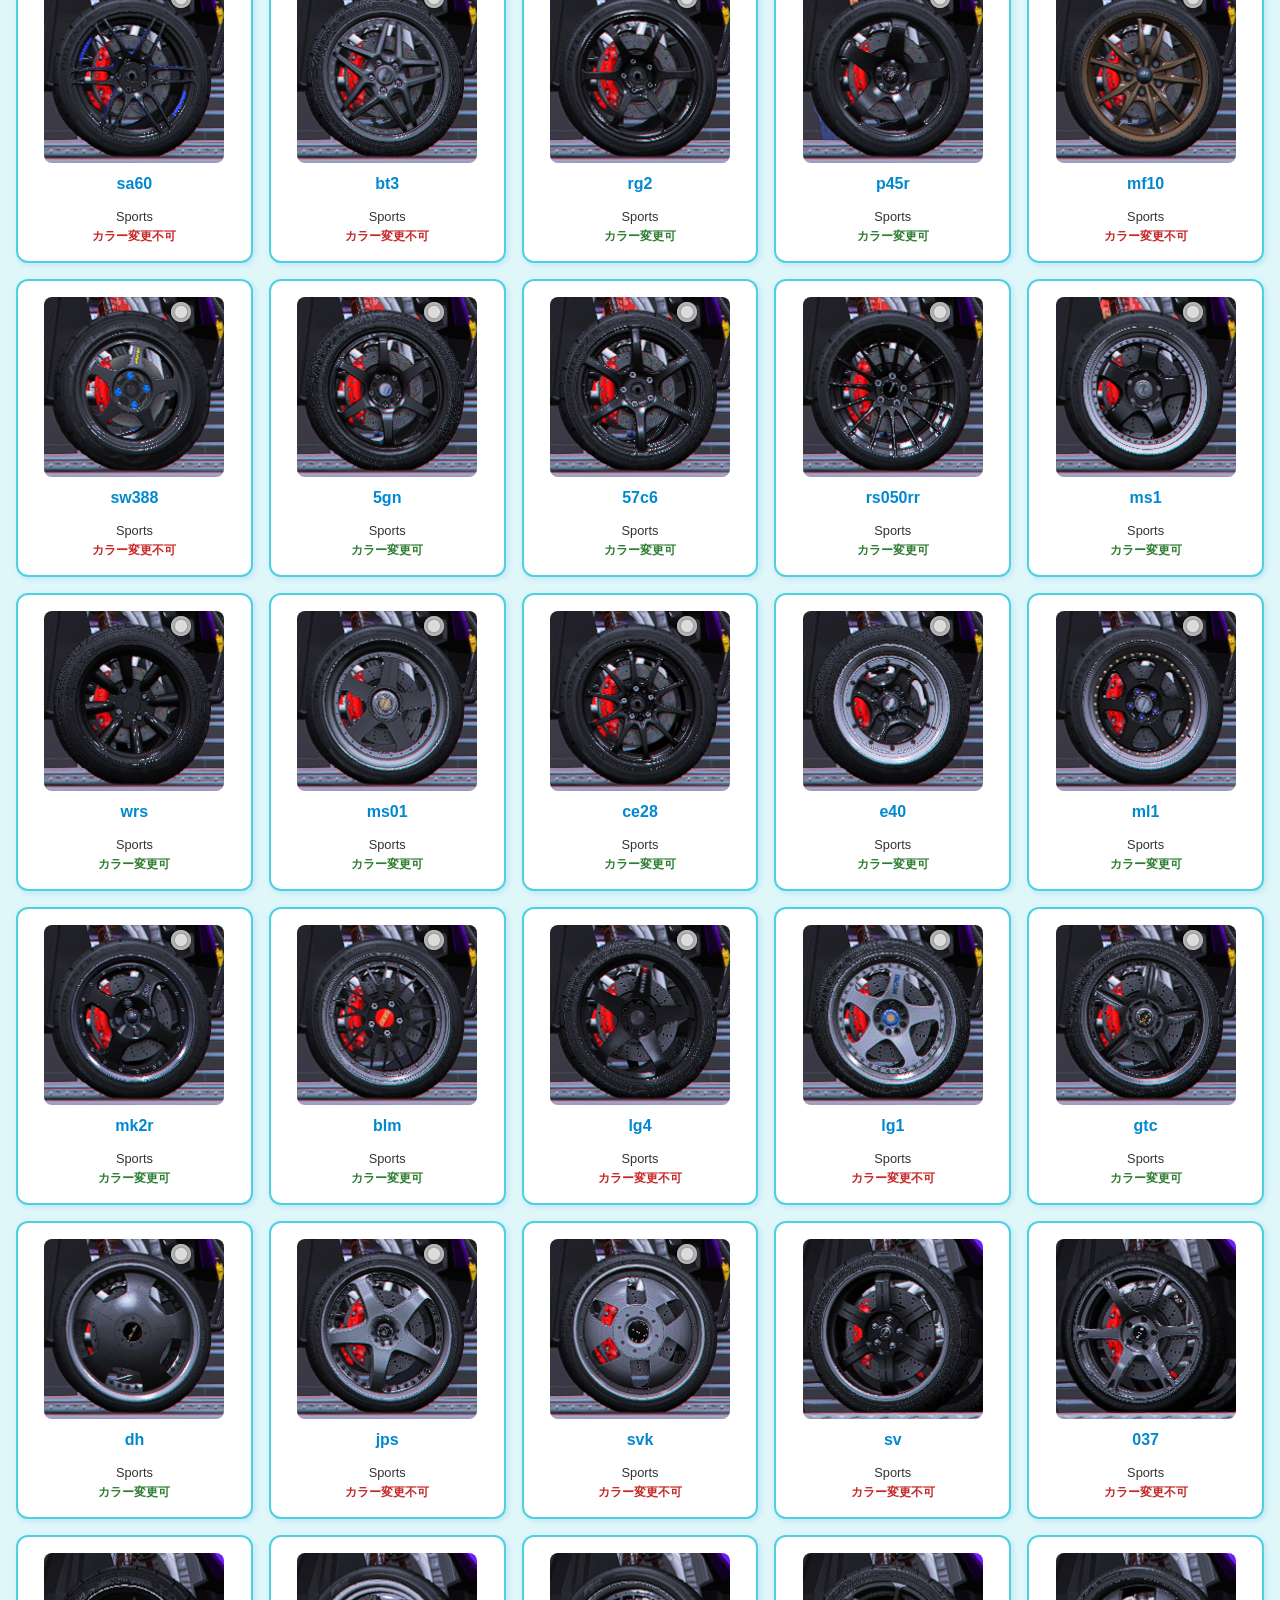
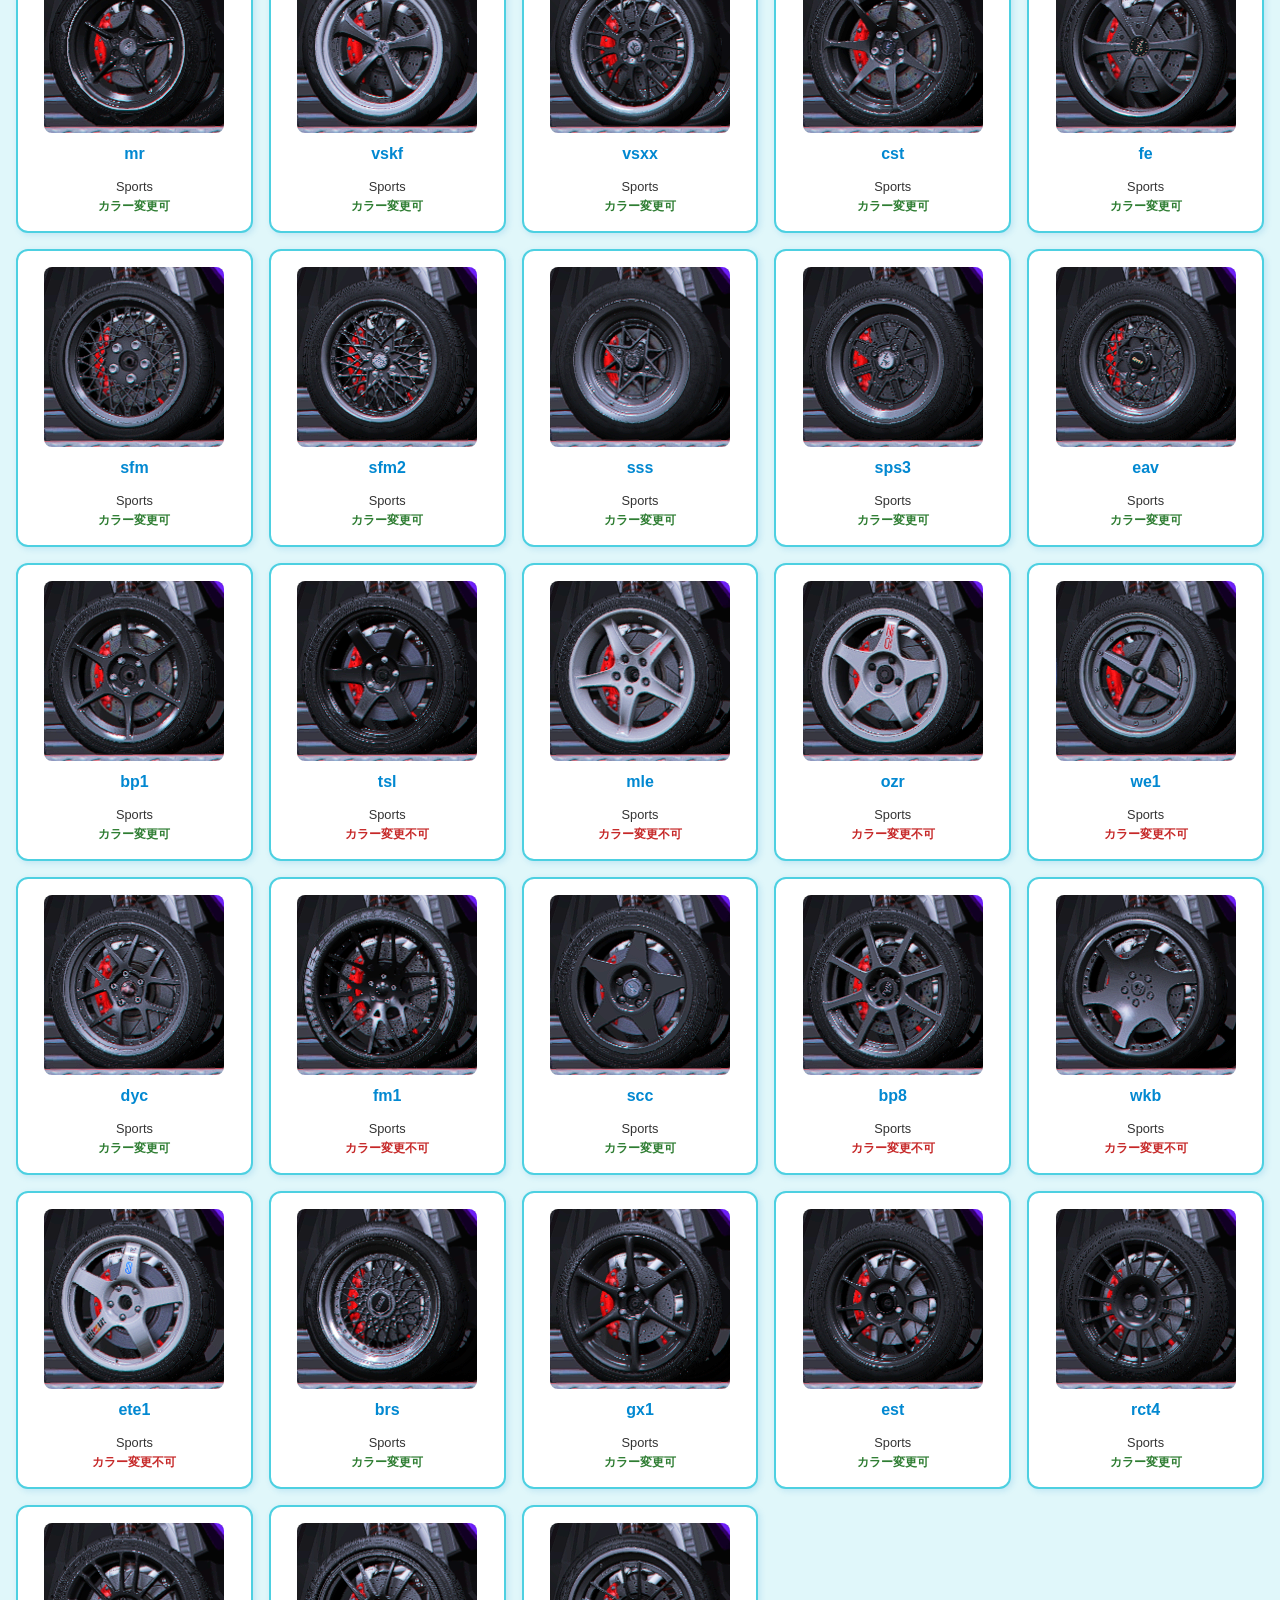
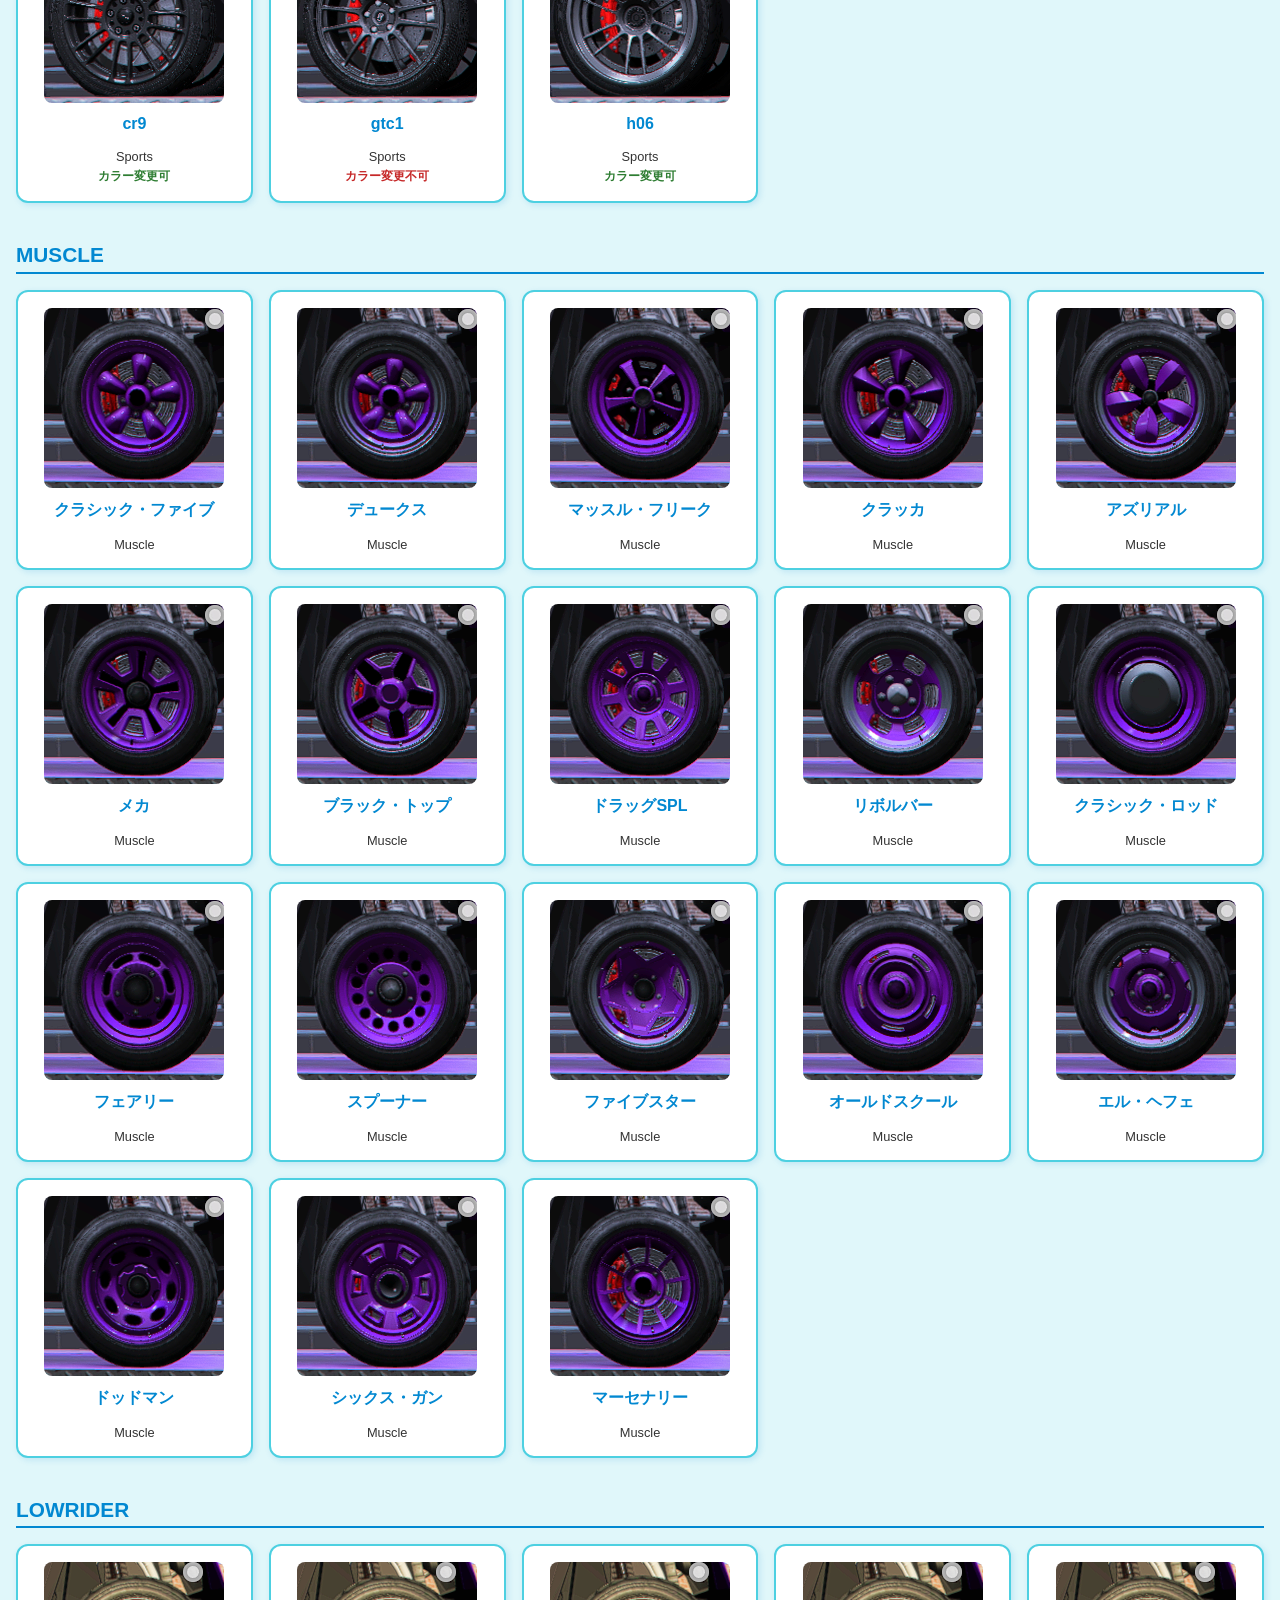
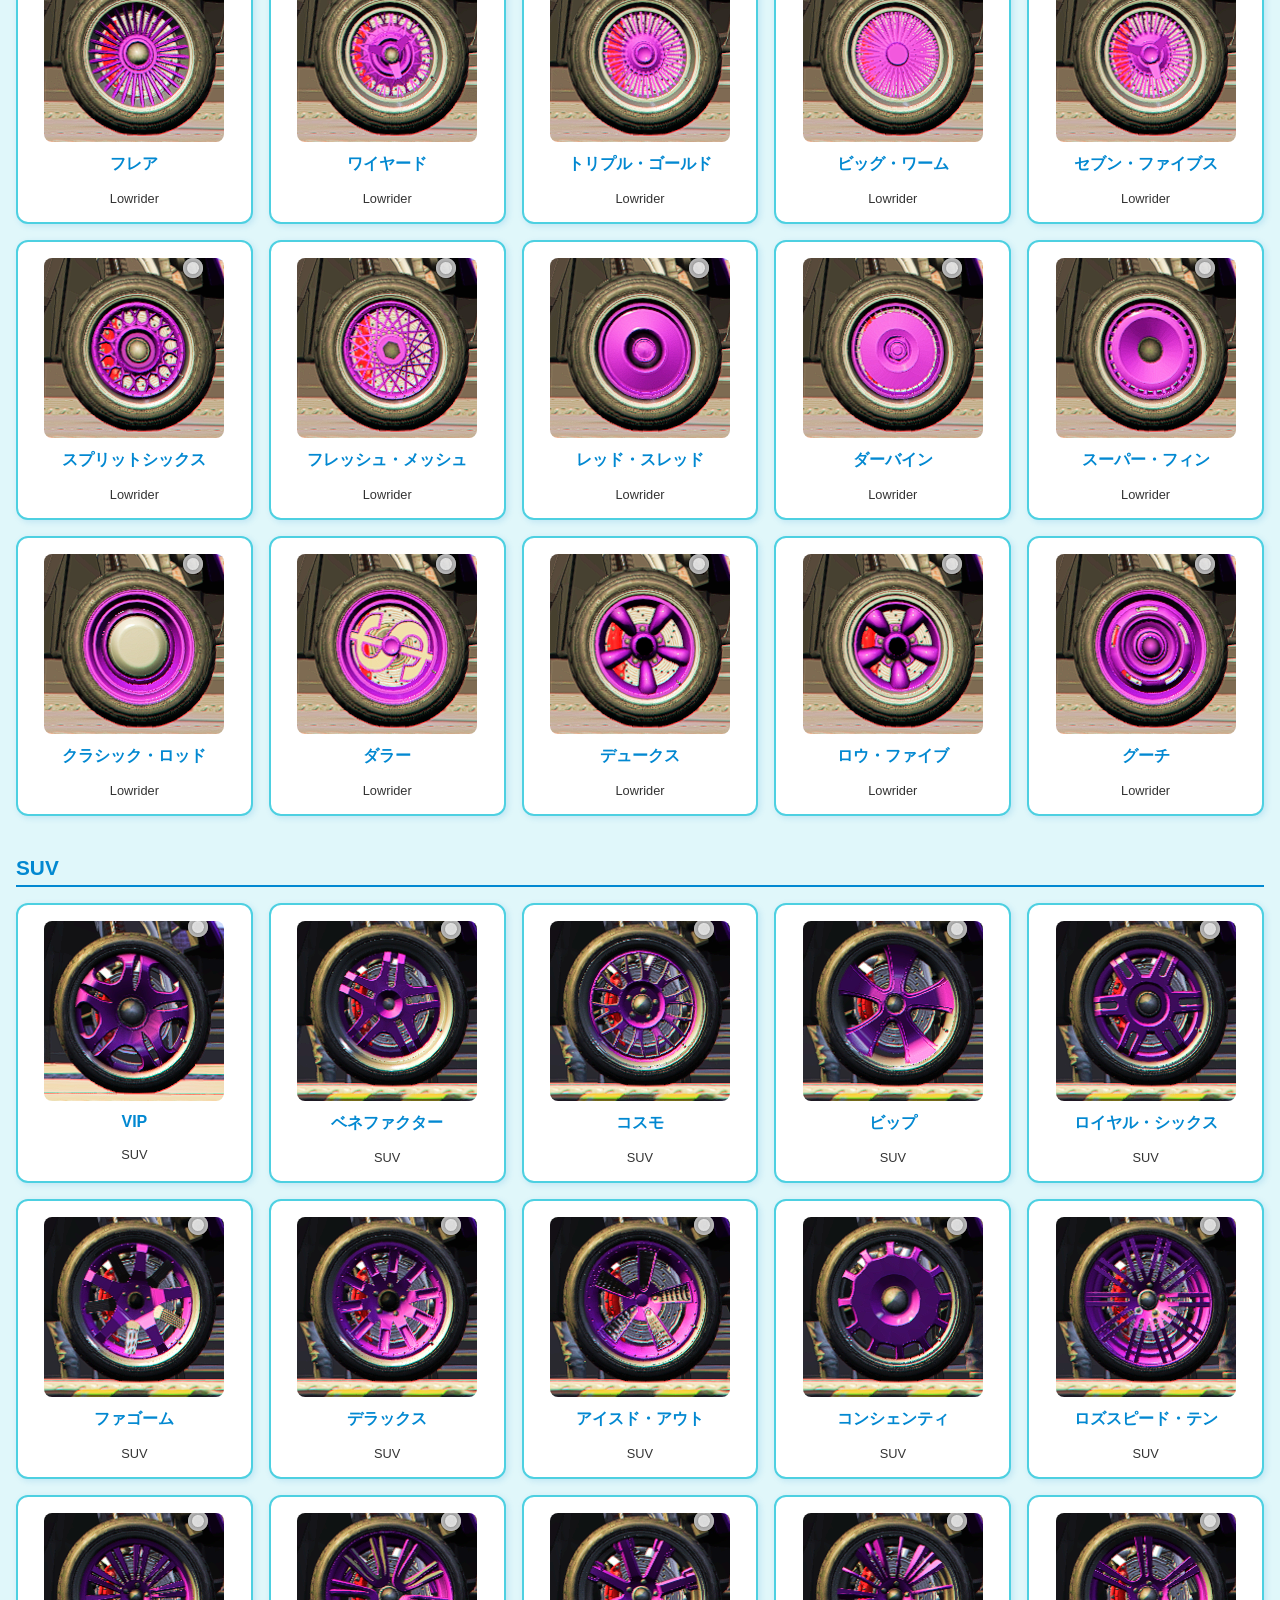
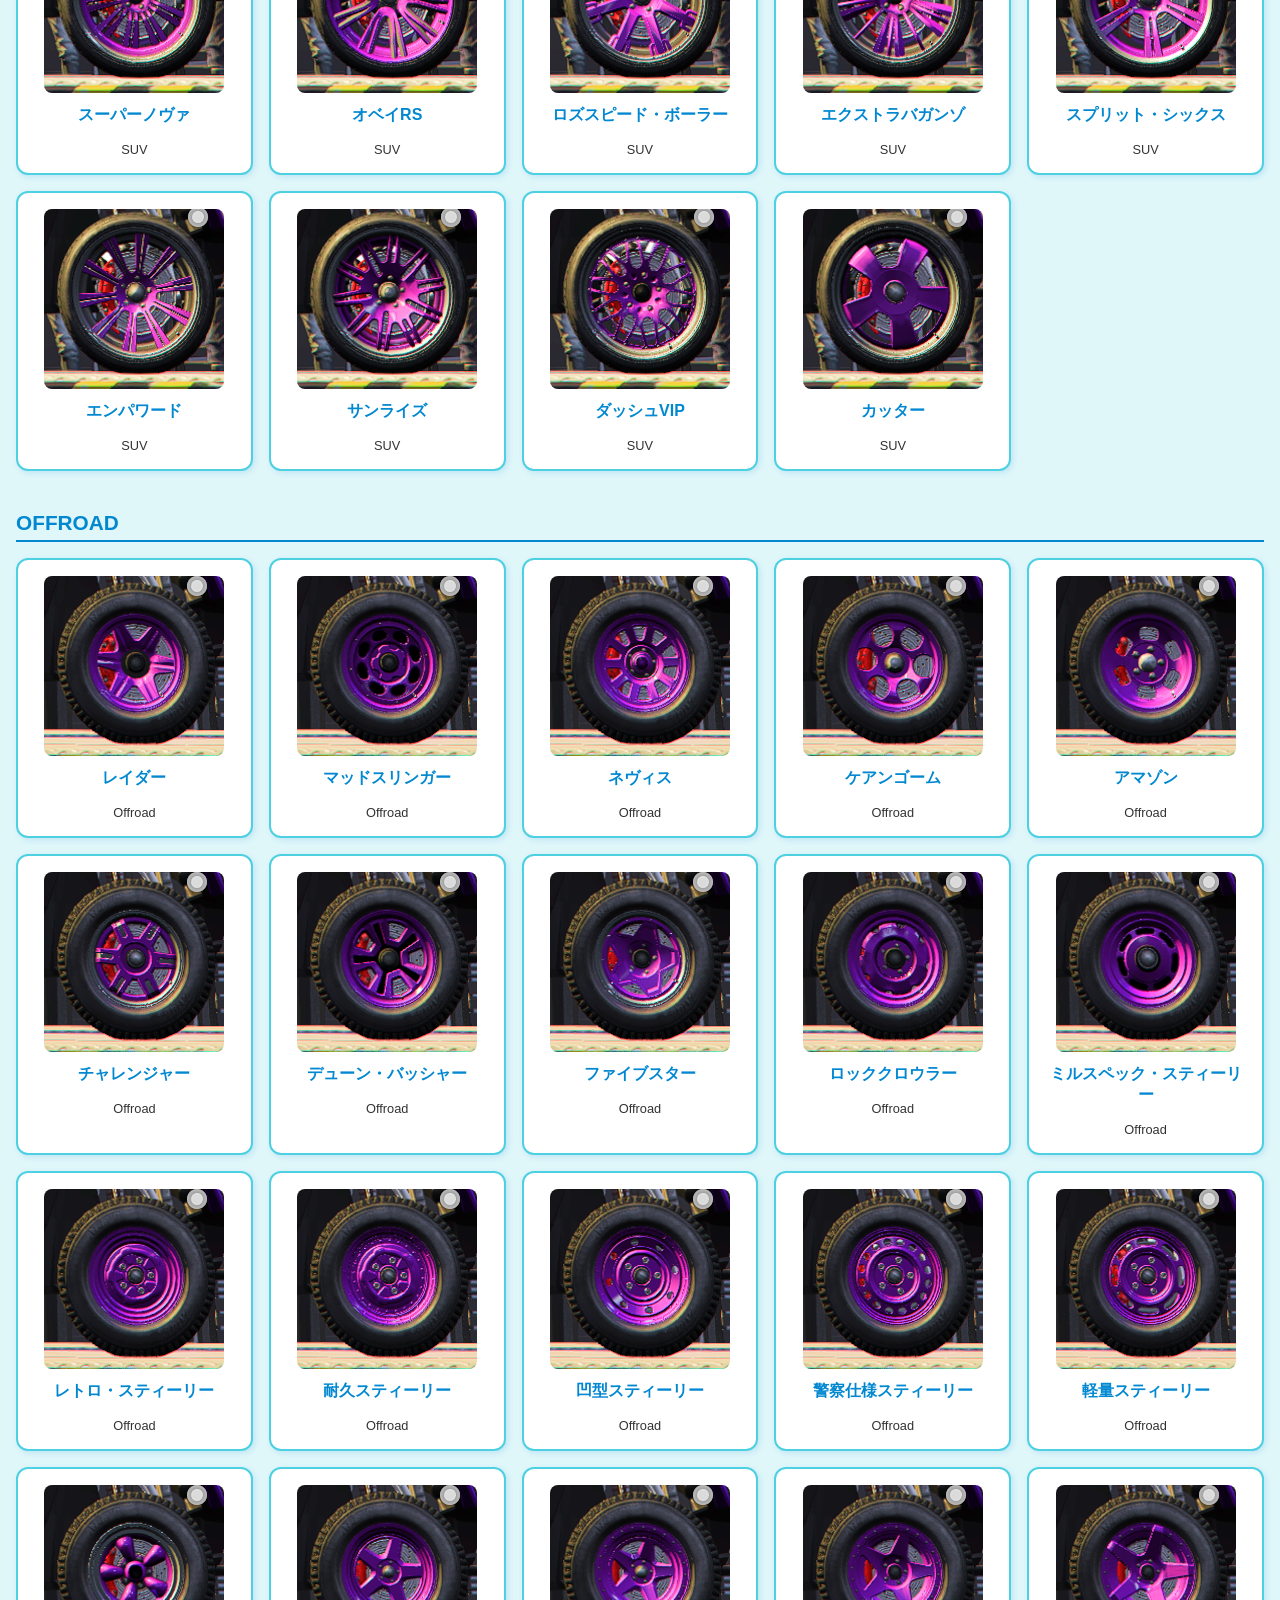
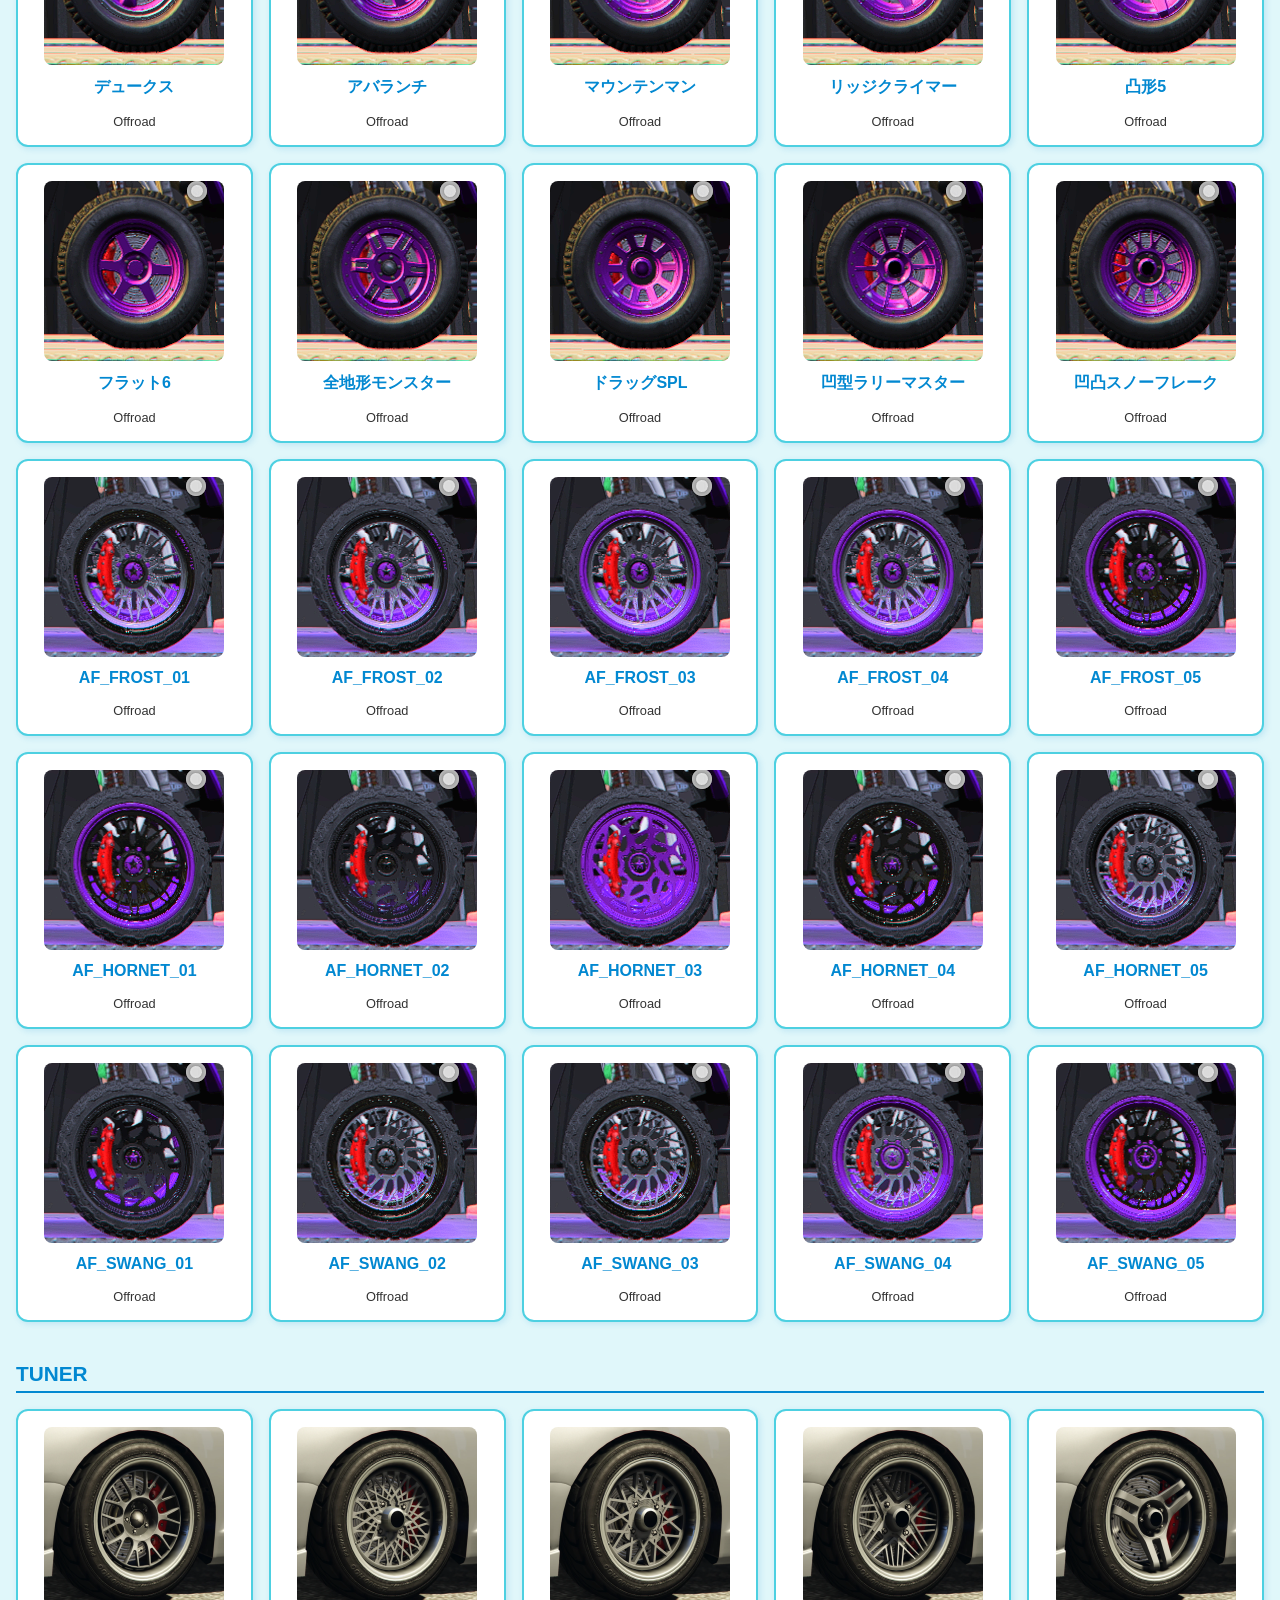
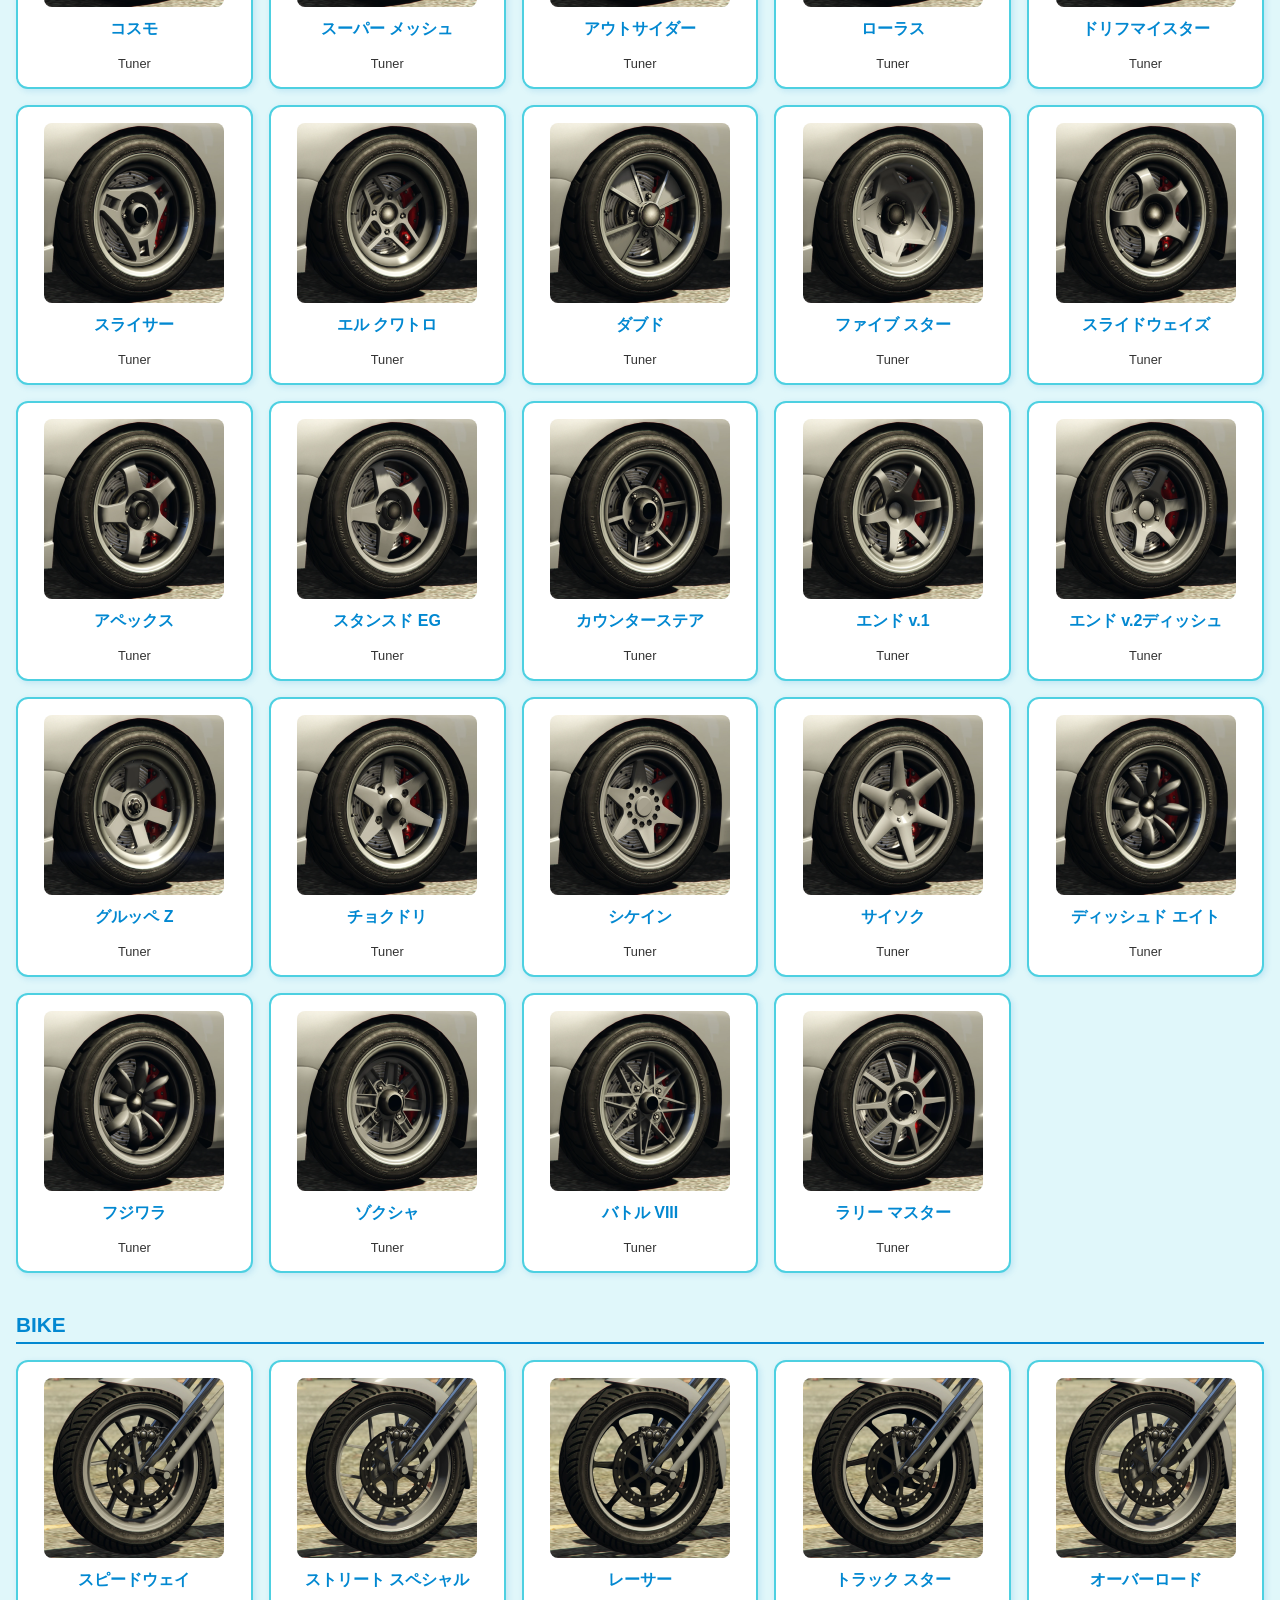
==== commit ef998bef: "Update index.html" ====
--- a/index.html
+++ b/index.html
@@ -3,7 +3,7 @@
 <head>
   <meta charset="UTF-8" />
   <meta name="viewport" content="width=device-width, initial-scale=1.0"/>
-  ホイールカタログ
+  <title>ホイールカタログ</title>
 
   <link rel="stylesheet" href="style.css" />
   <link rel="icon" type="image/png" href="Nakayama_Icon.ico" />
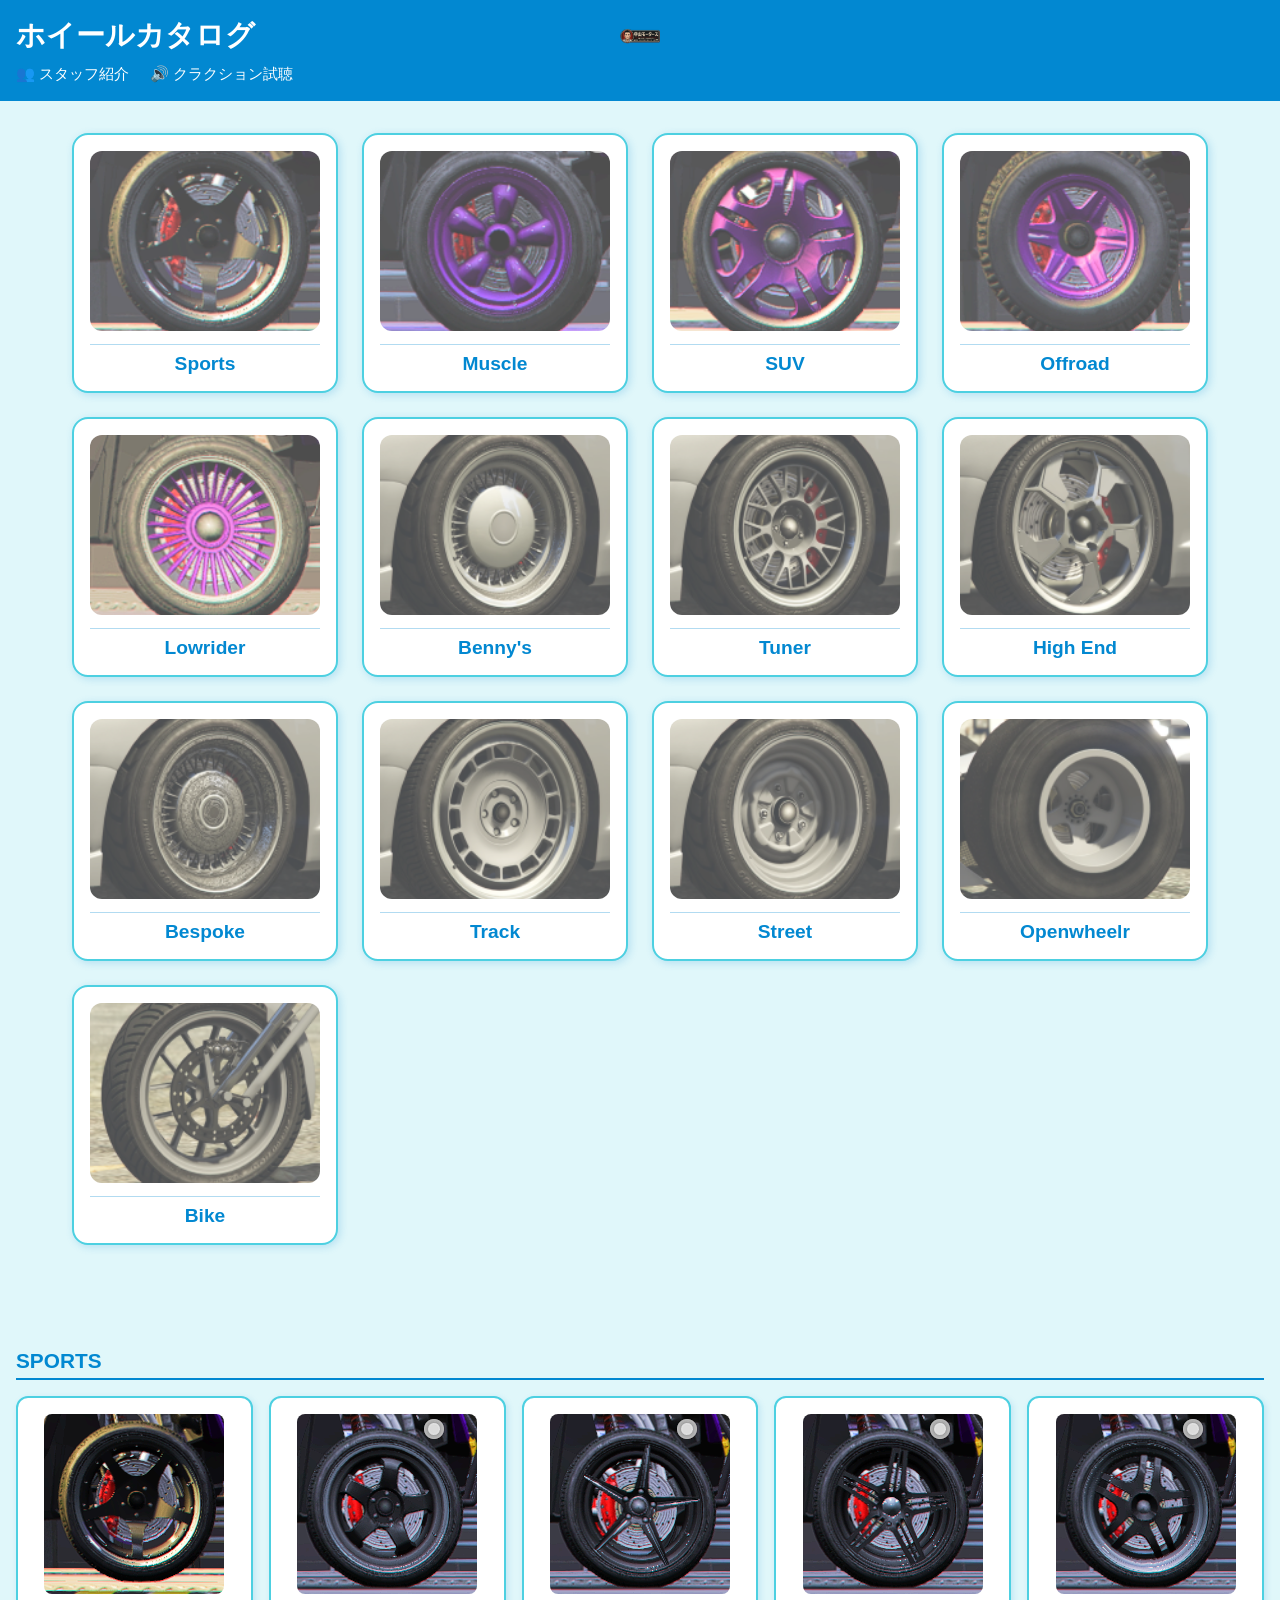
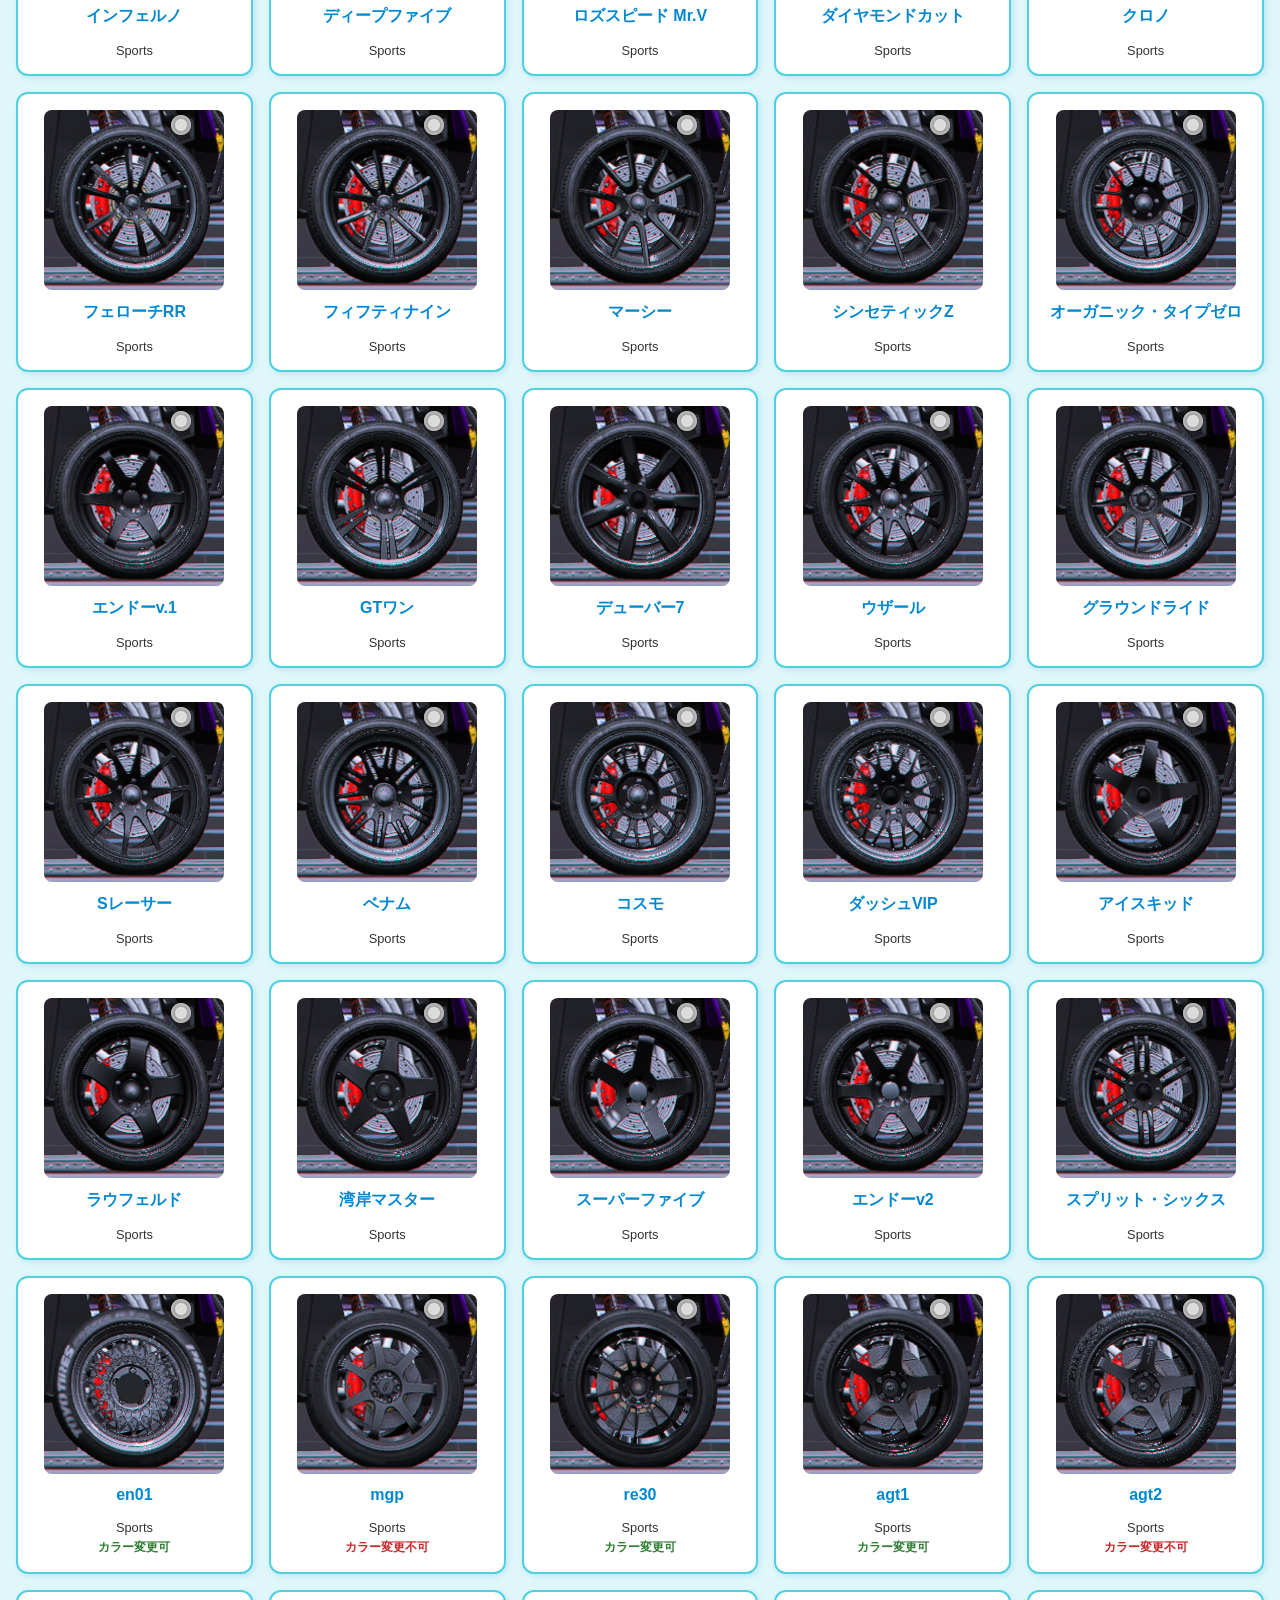
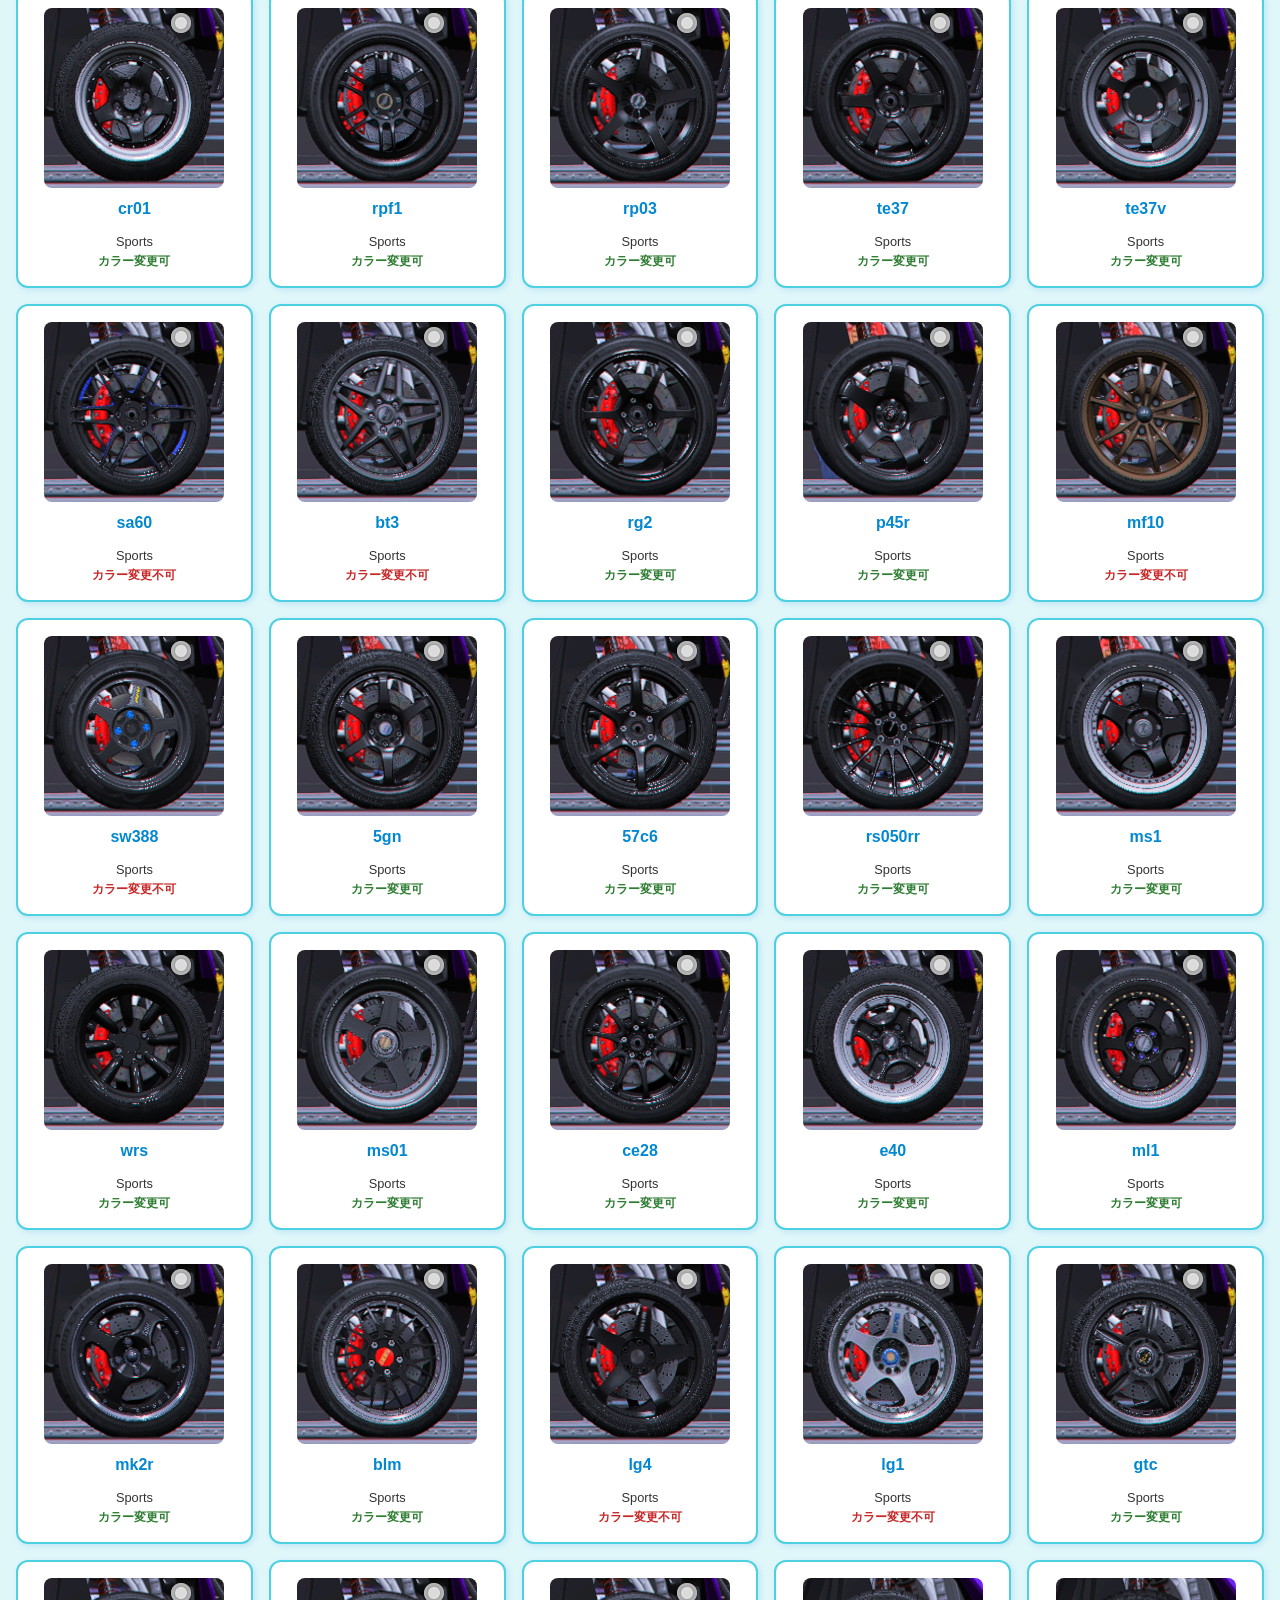
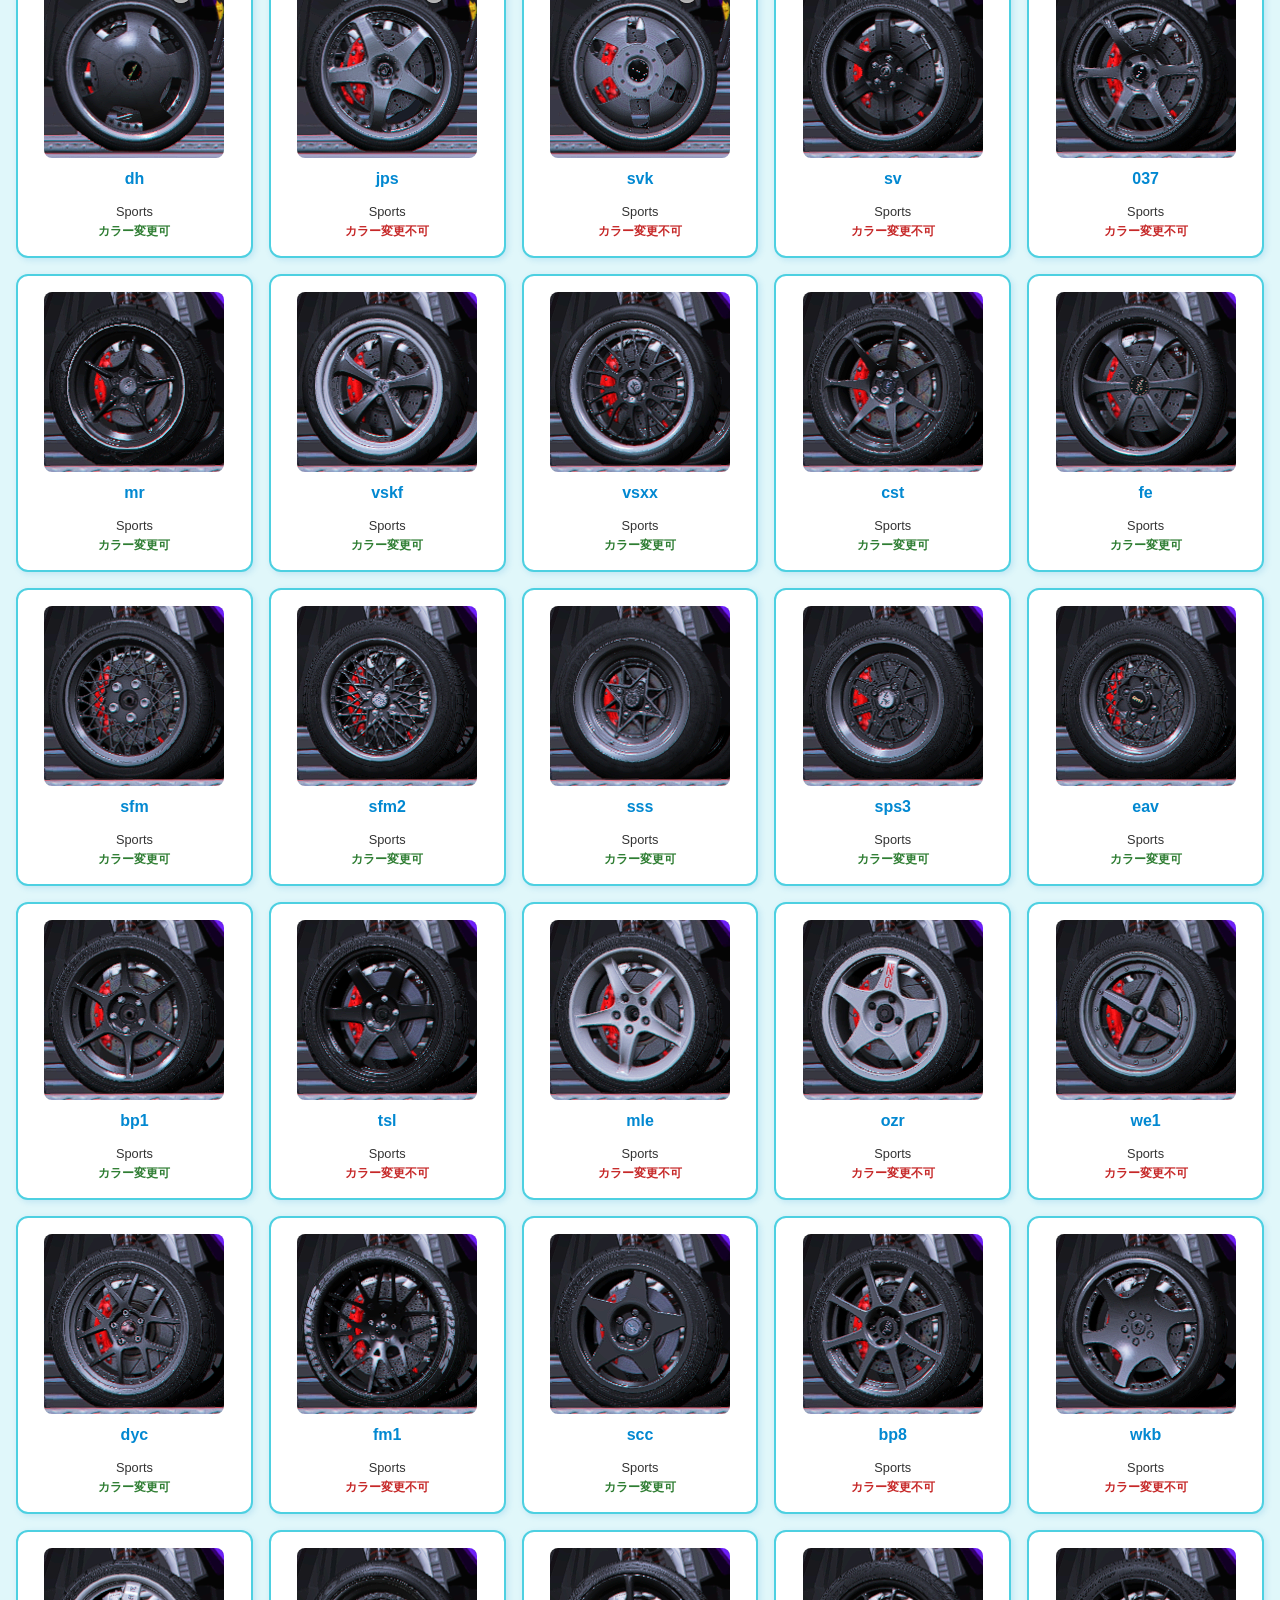
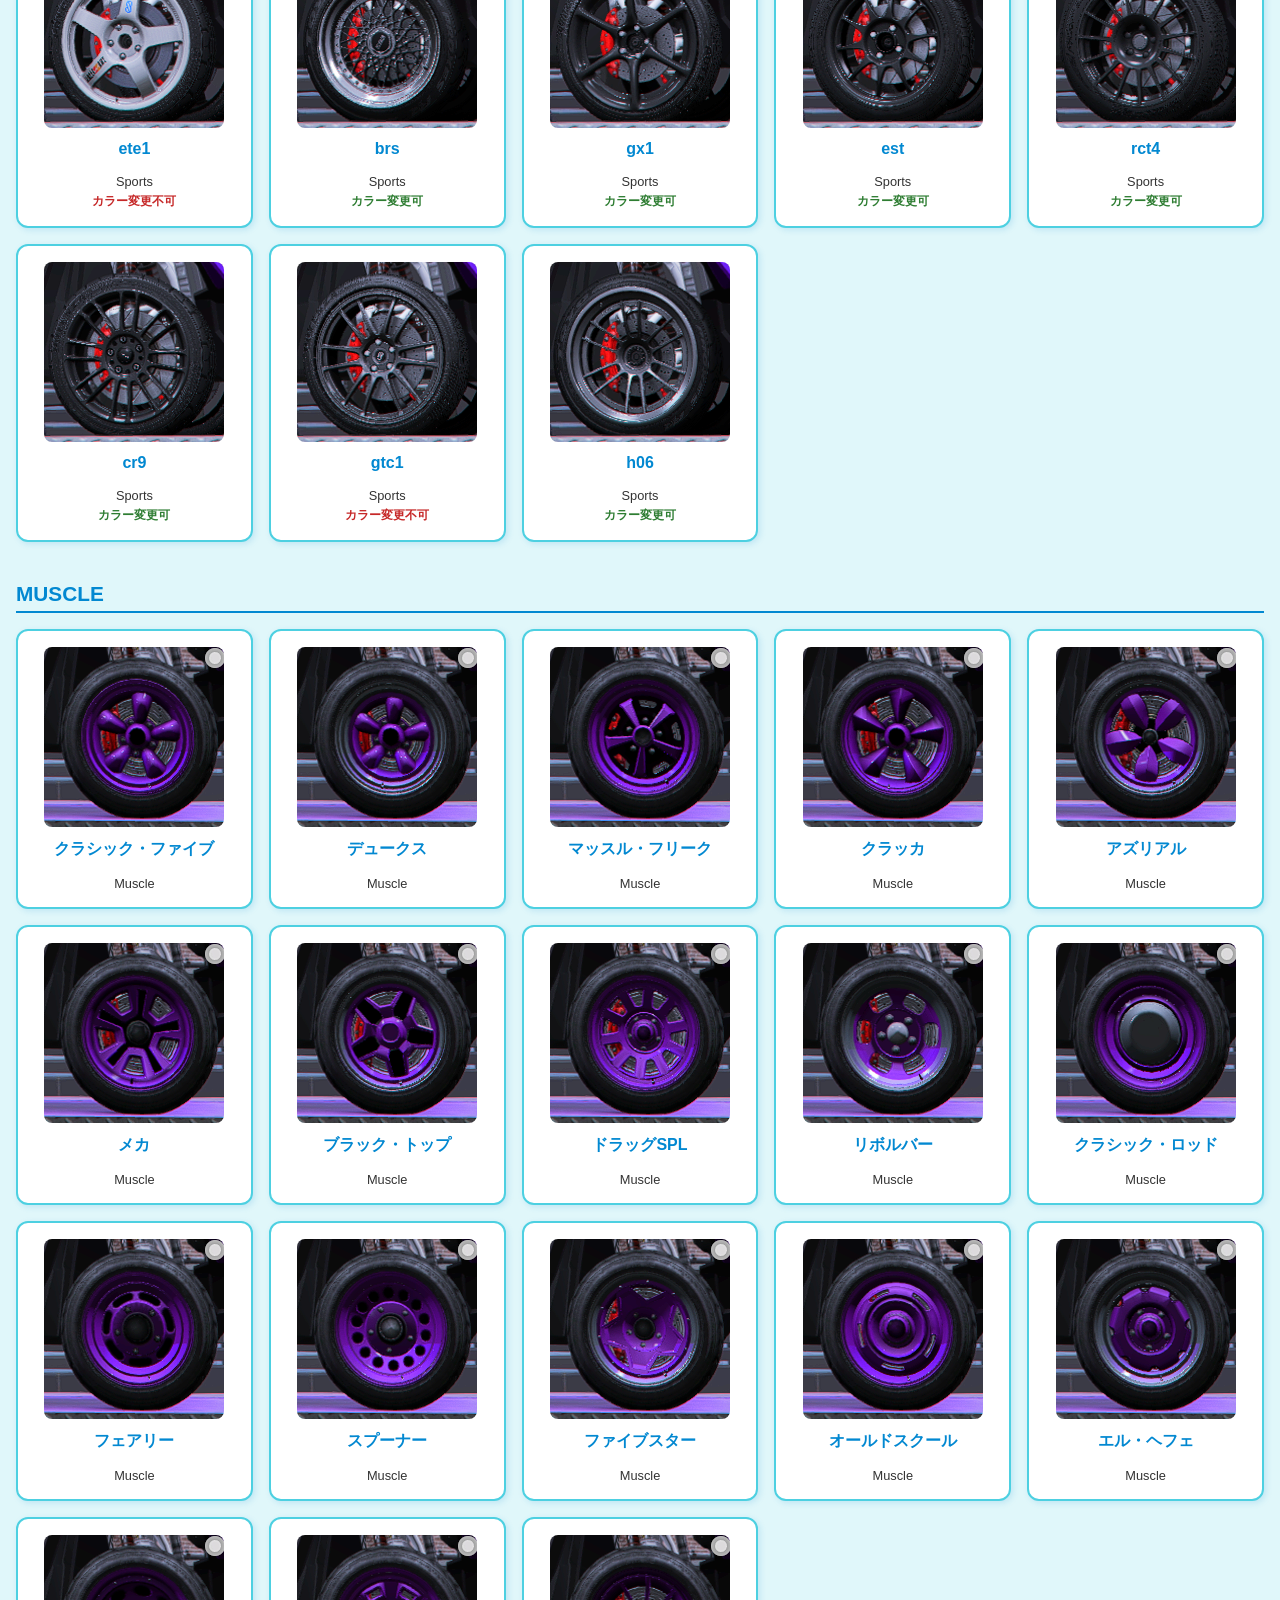
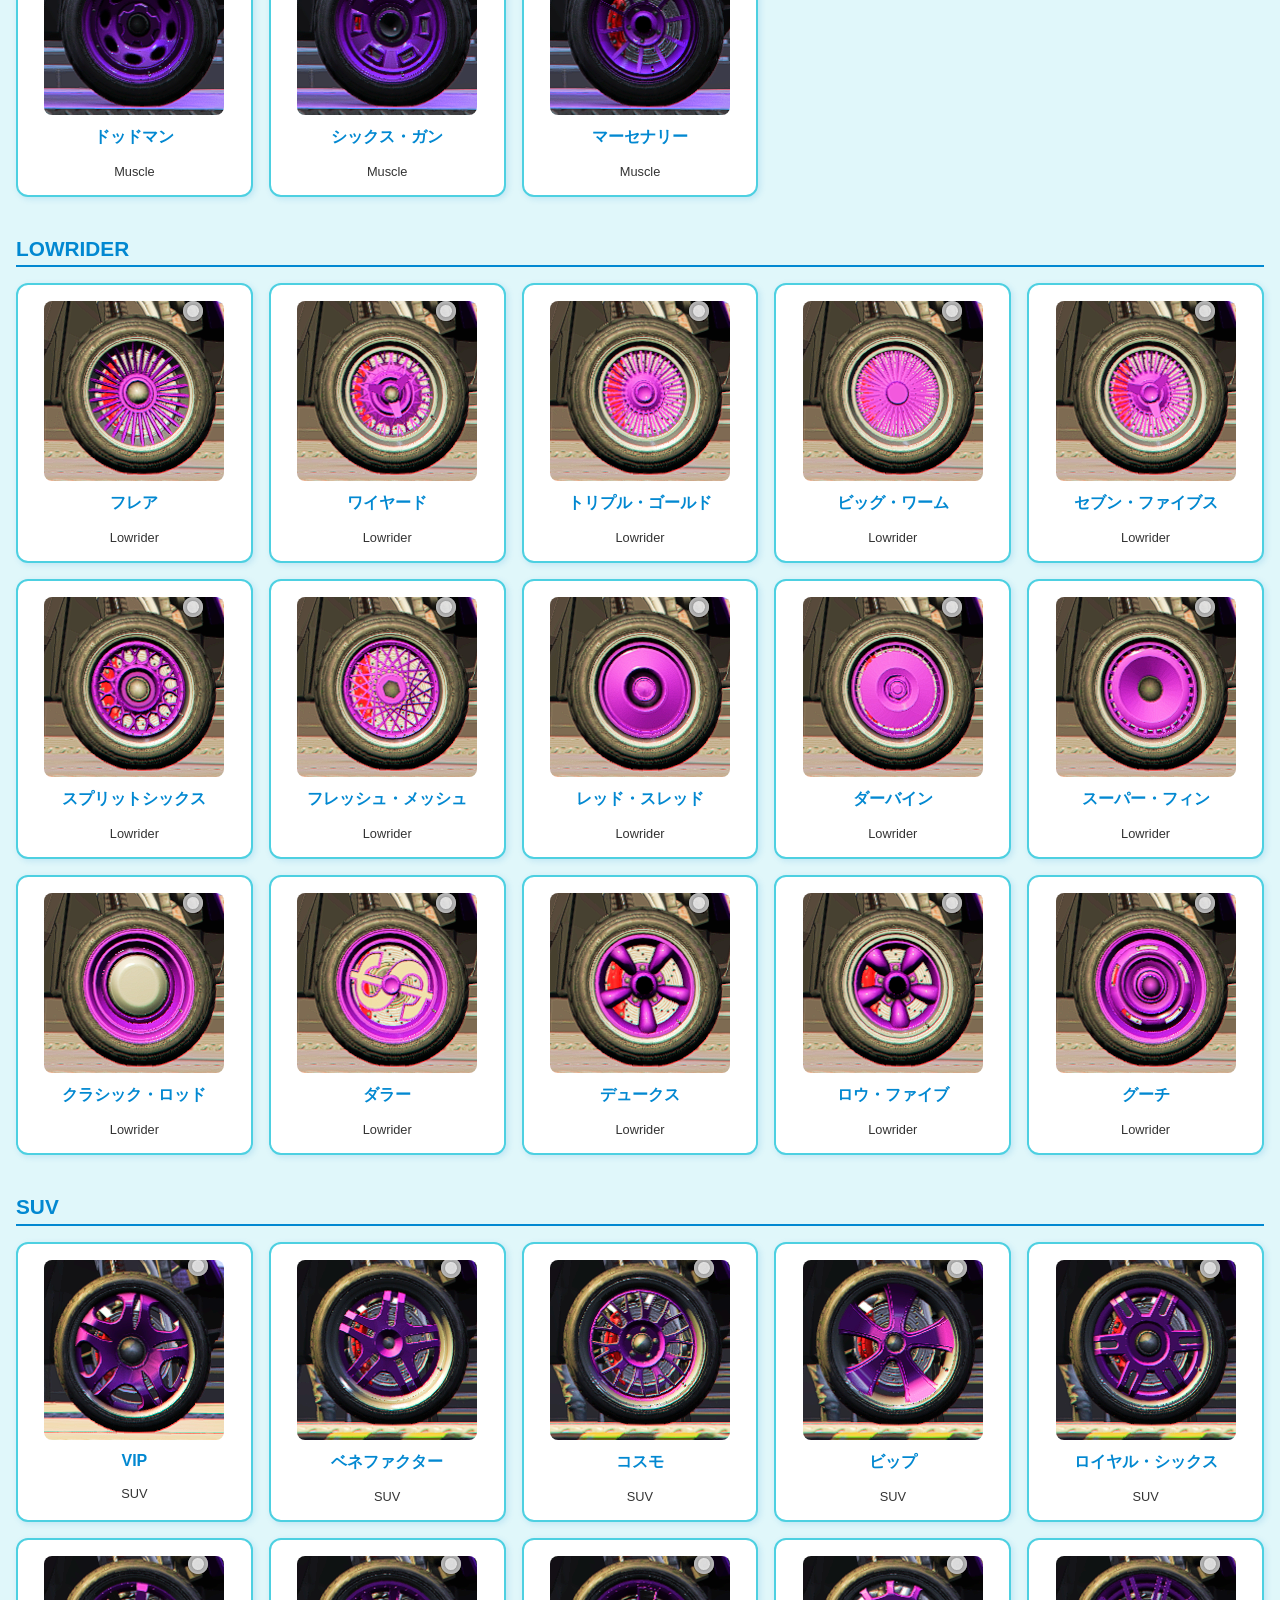
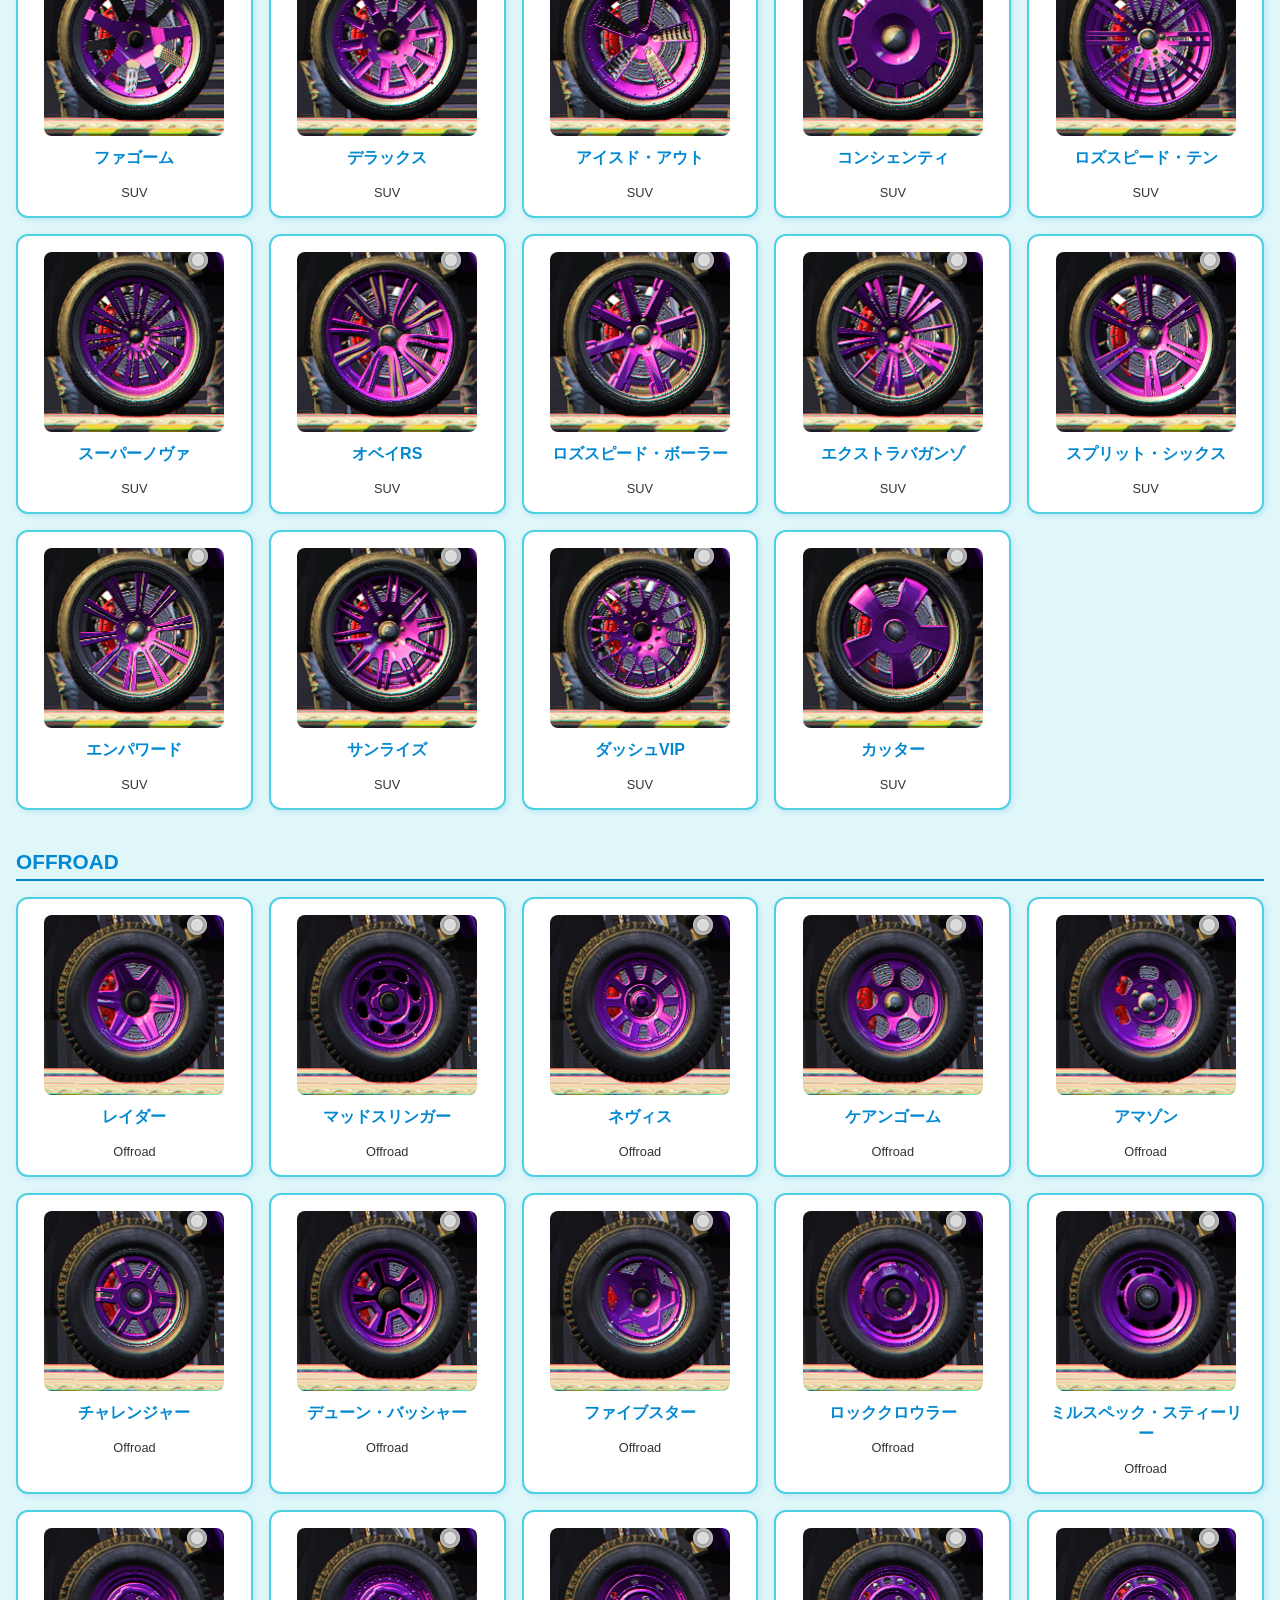
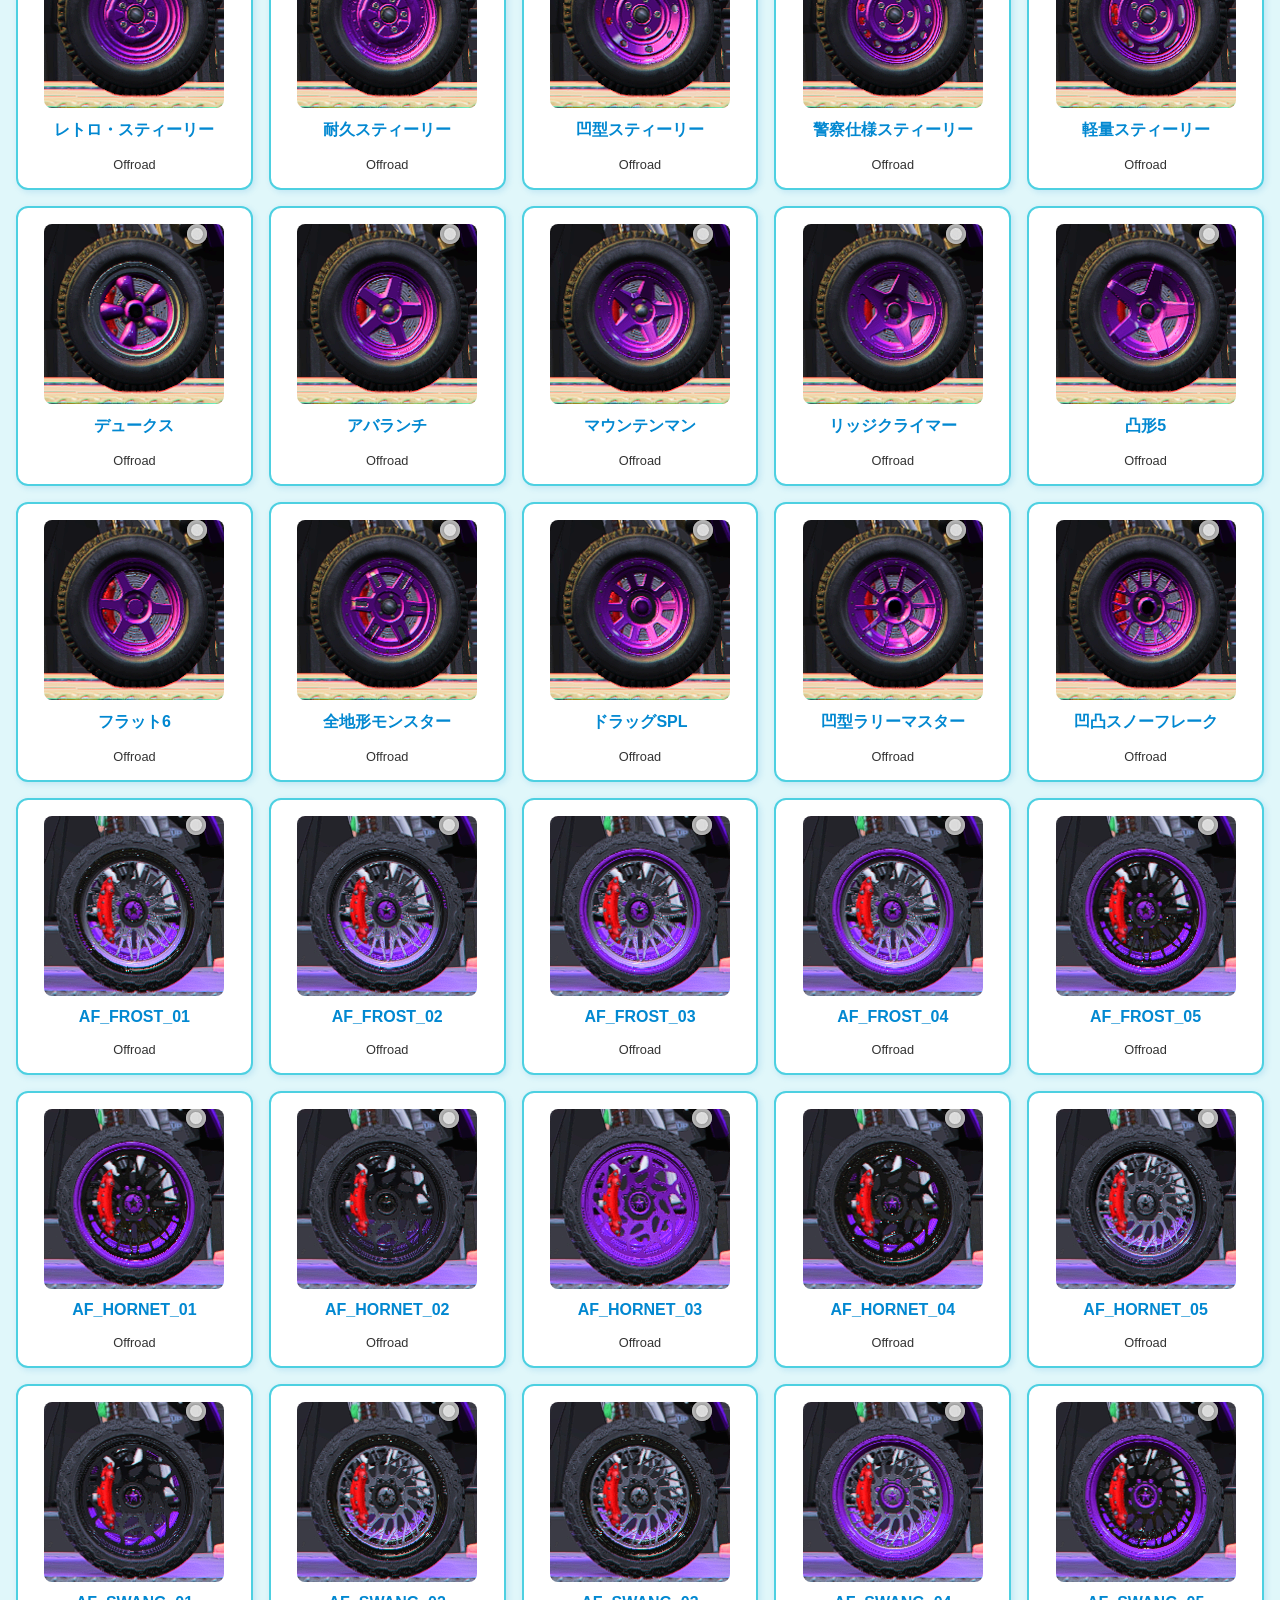
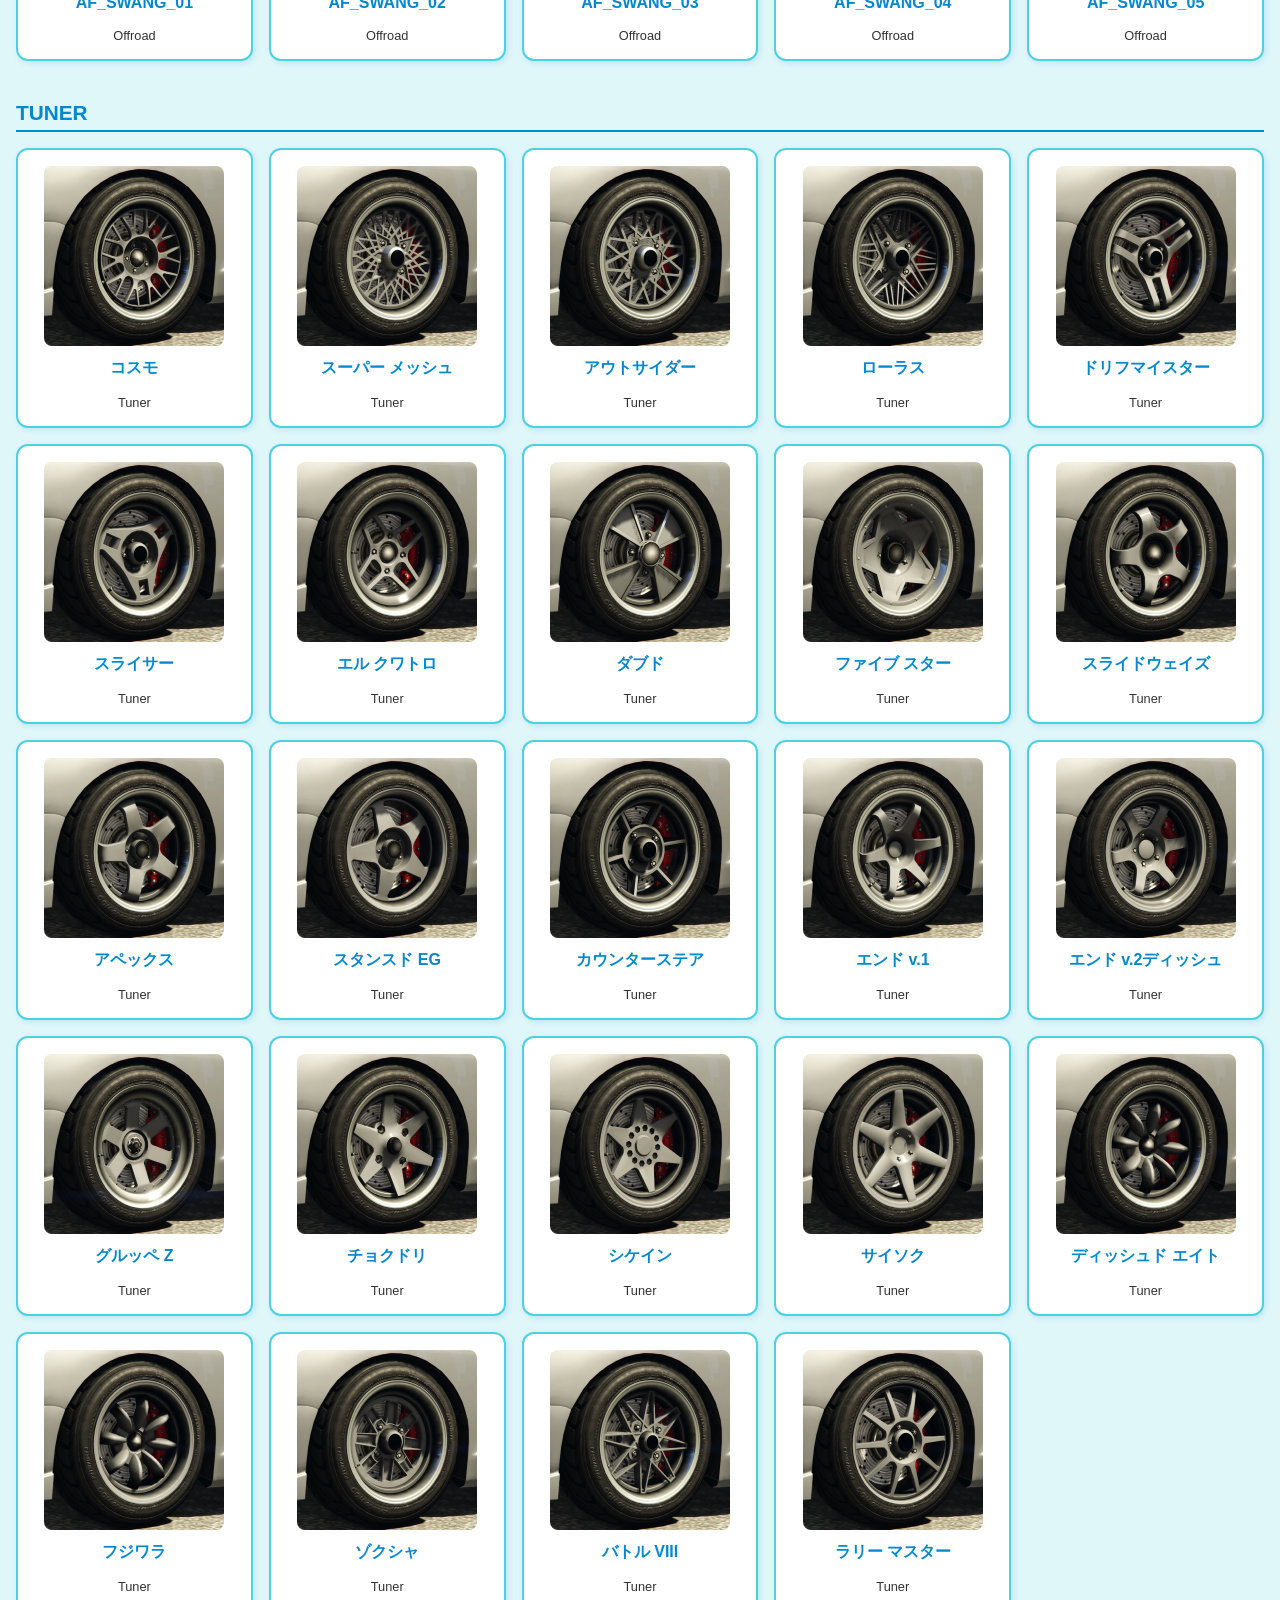
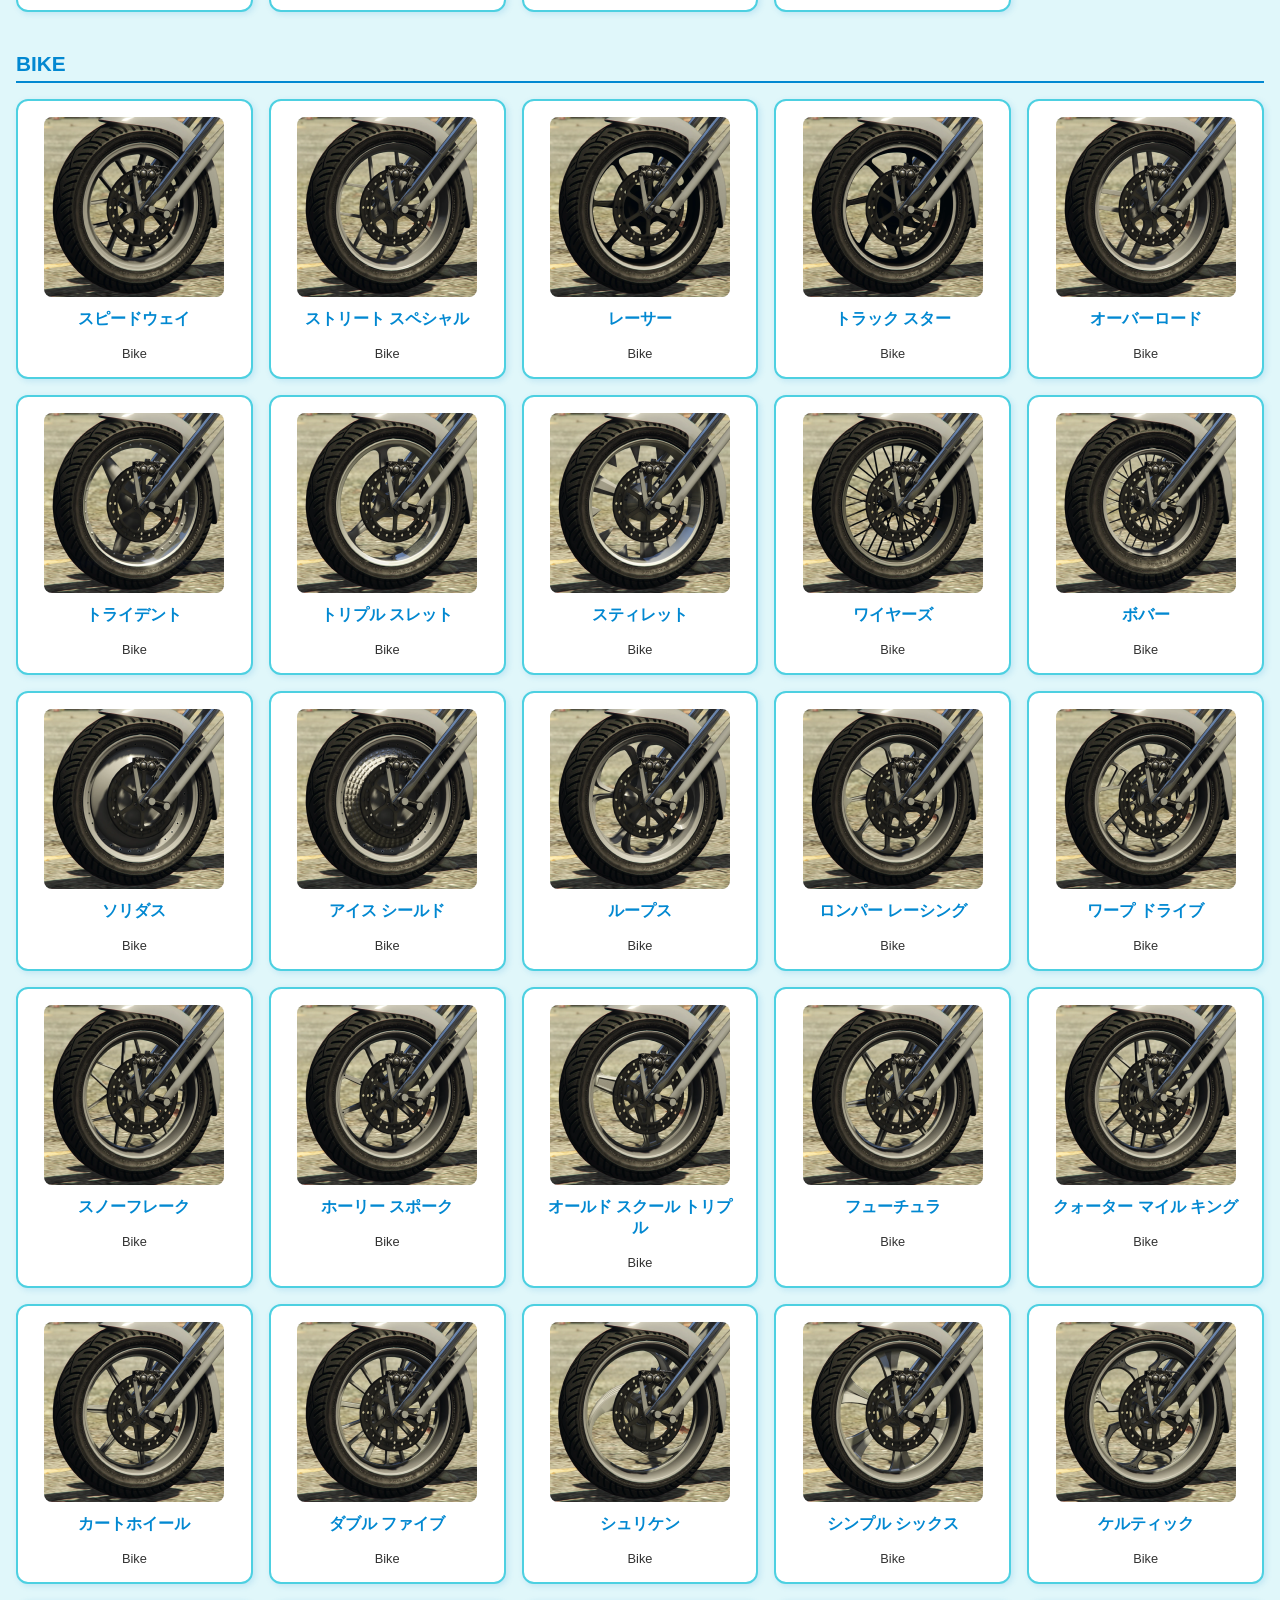
==== commit 16306850: "Update index.html" ====
--- a/index.html
+++ b/index.html
@@ -13,7 +13,7 @@
   <!-- ===== ヘッダー ===== -->
   <header>
     <h1 id="nishi-logo">
-      <img src="./images/nisiura2.png" alt="logo" class="title-icon">
+      <img src="./images/nisiura3.png" alt="logo" class="title-icon">
       ホイールカタログ
     </h1>
 
--- a/style.css
+++ b/style.css
@@ -25,6 +25,24 @@
 header h1 {
   margin: 0;
   font-size: 1.8rem;
+
+  position: relative;
+
+  text-align: left;
+}
+
+.title-icon {
+  width: 40px;
+  height: 40px;
+
+  object-fit: contain;
+
+  position: absolute;
+
+  left: 50%;
+  top: 50%;
+
+  transform: translate(-50%, -50%);
 }
 
 nav {
@@ -41,7 +59,6 @@
 nav a:hover {
   text-decoration: underline;
 }
-
 /* =========================
    カテゴリ選択（4列固定）
 ========================= */
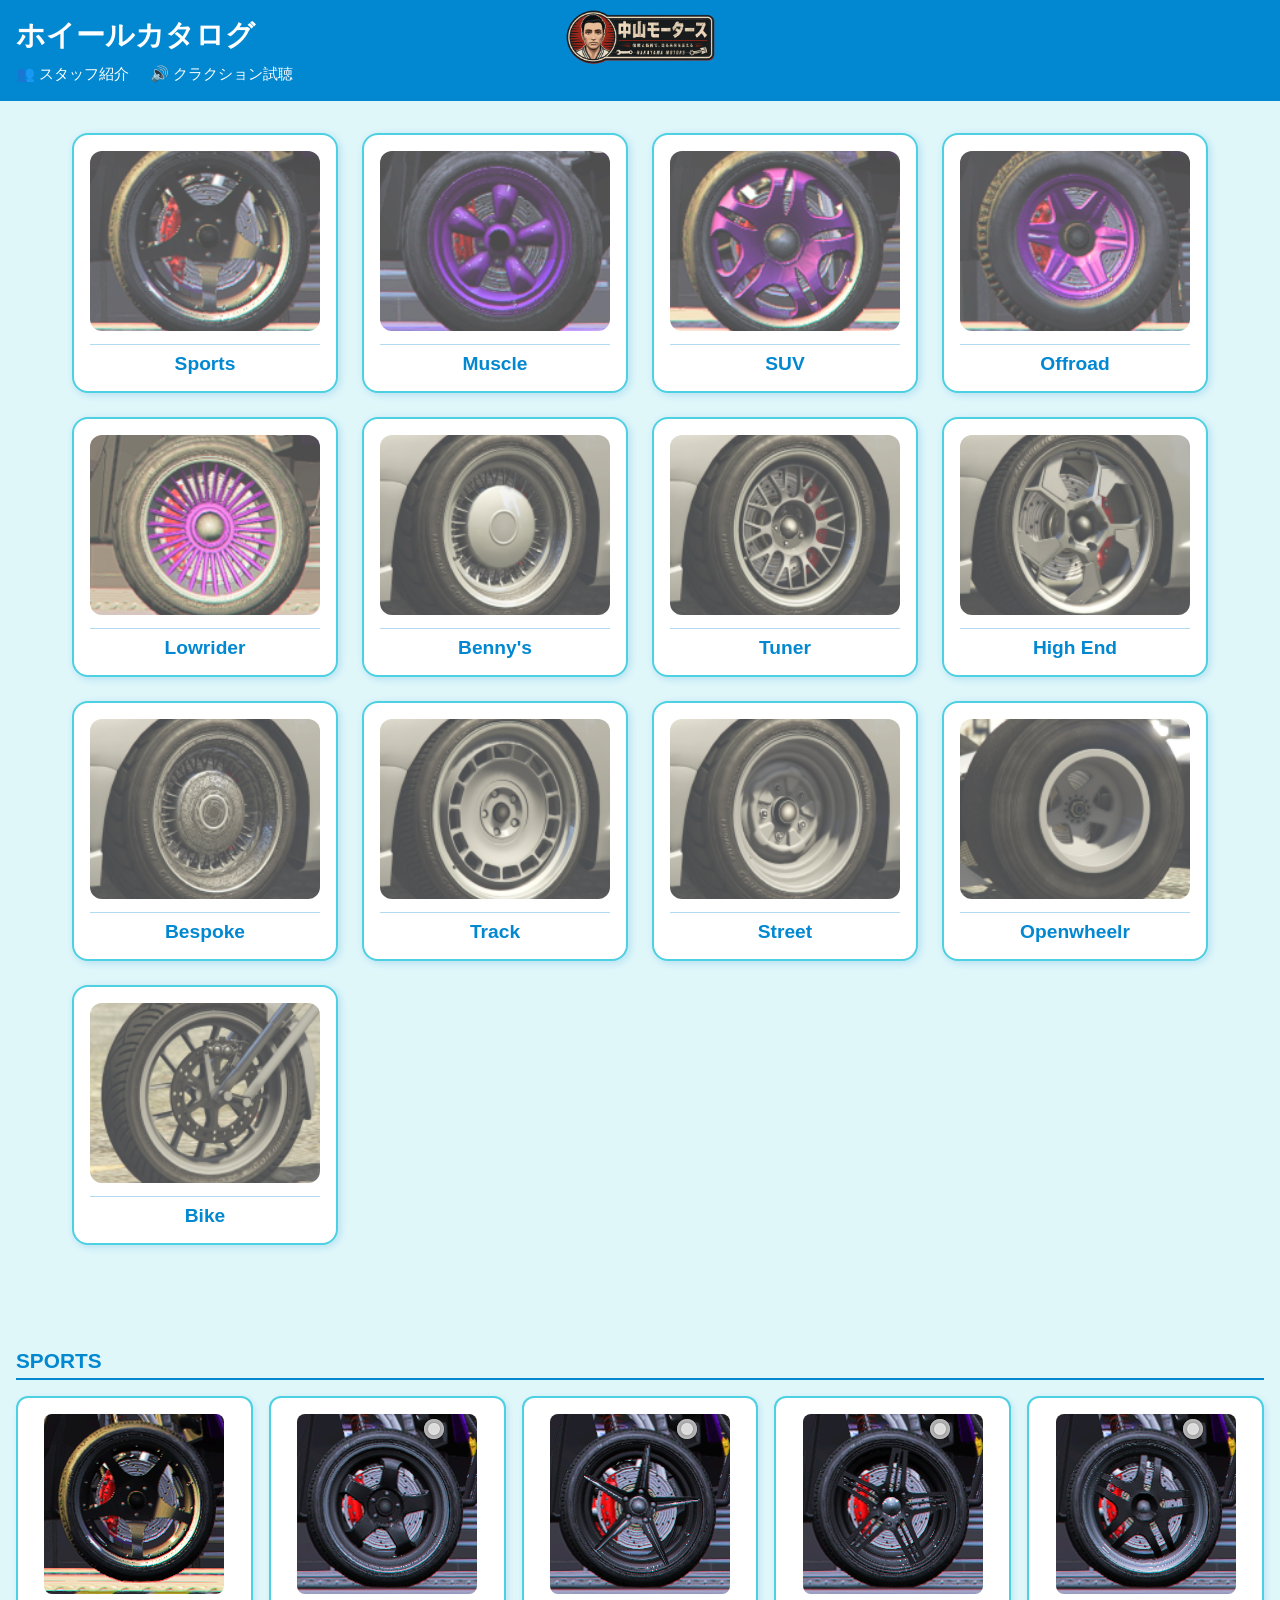
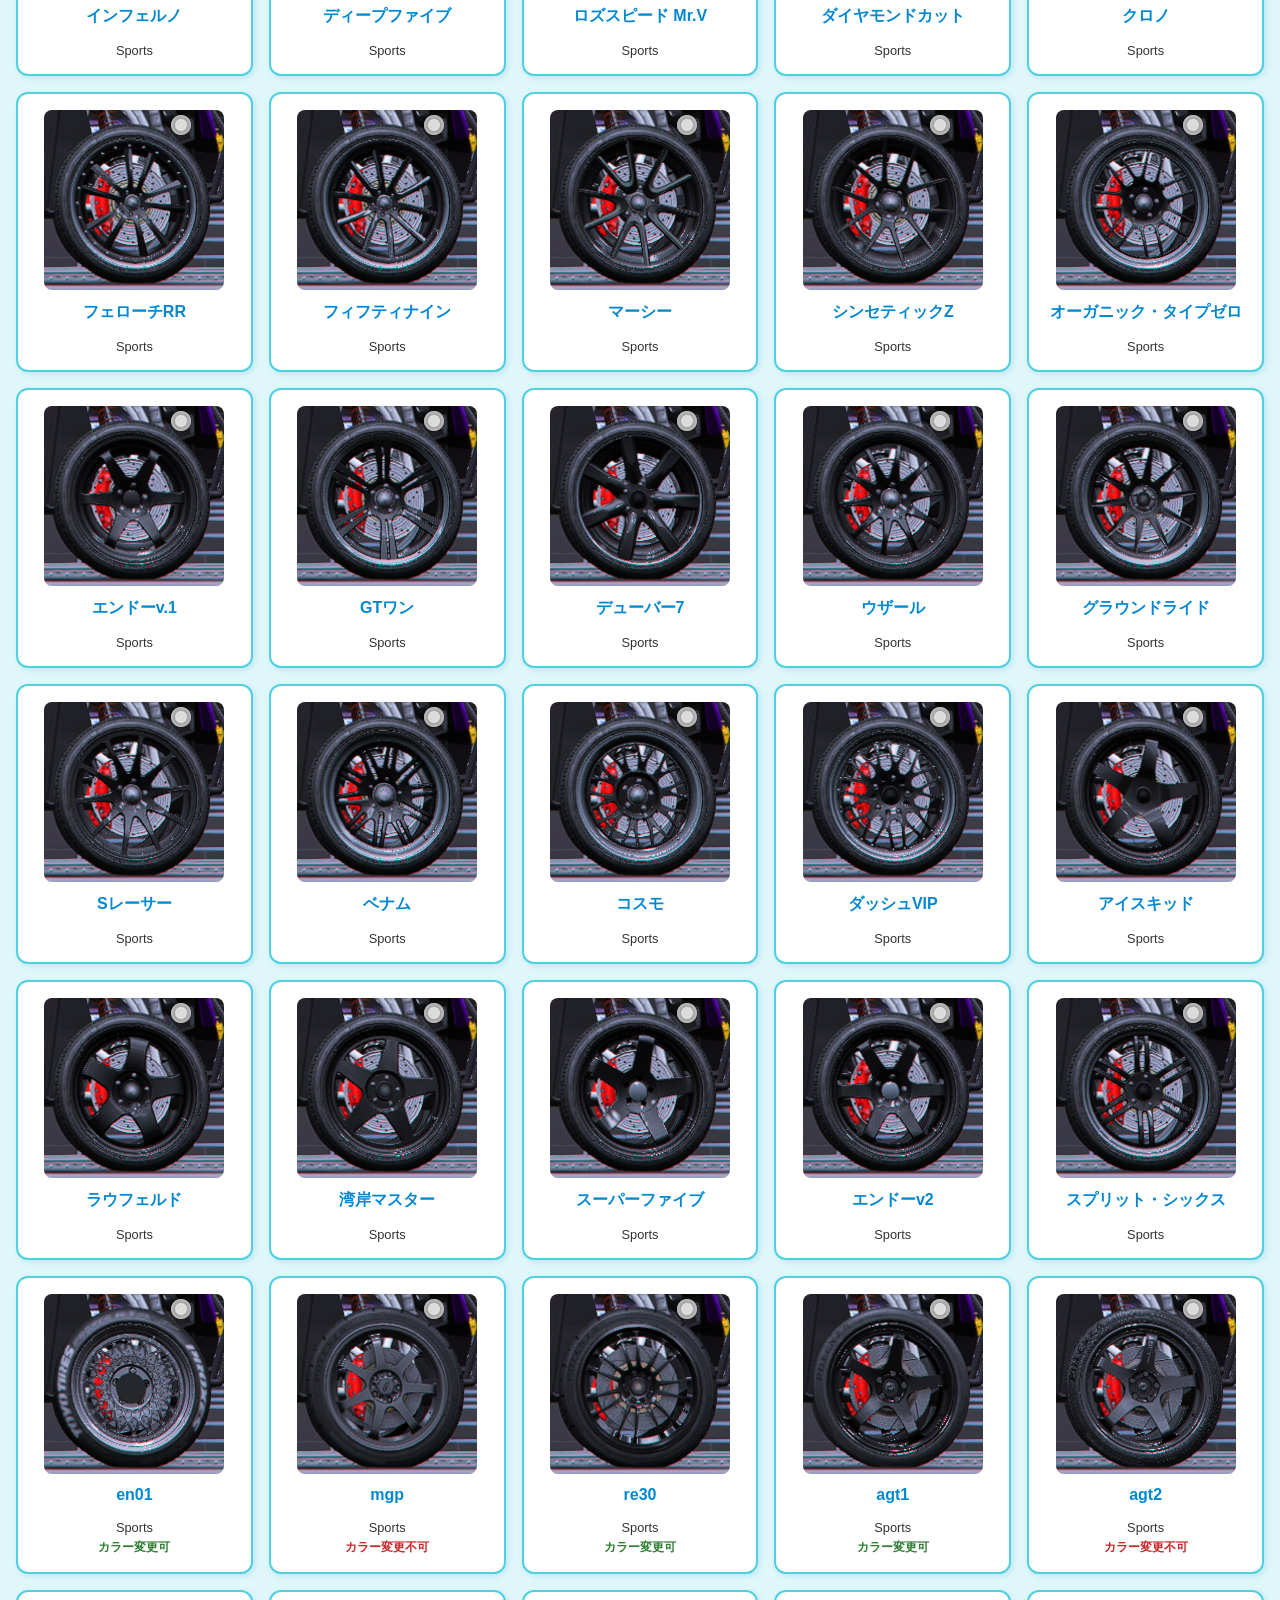
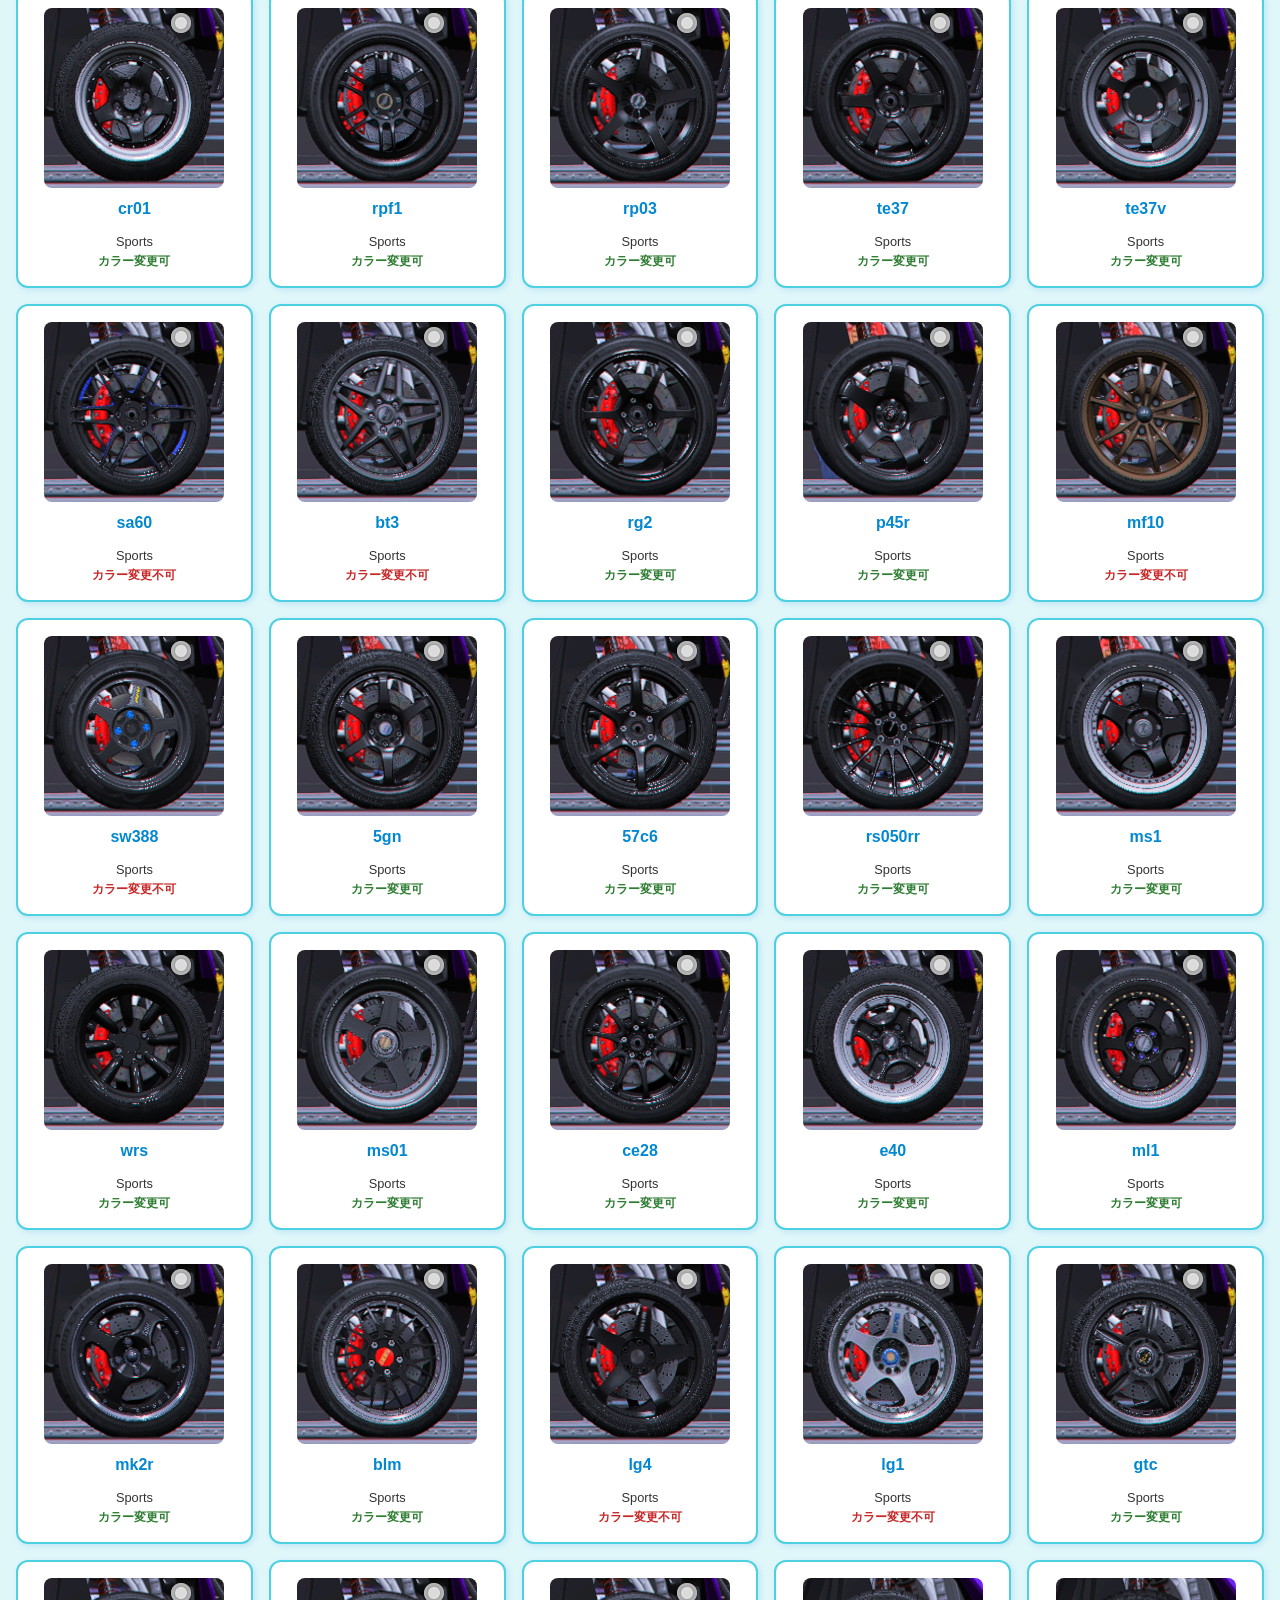
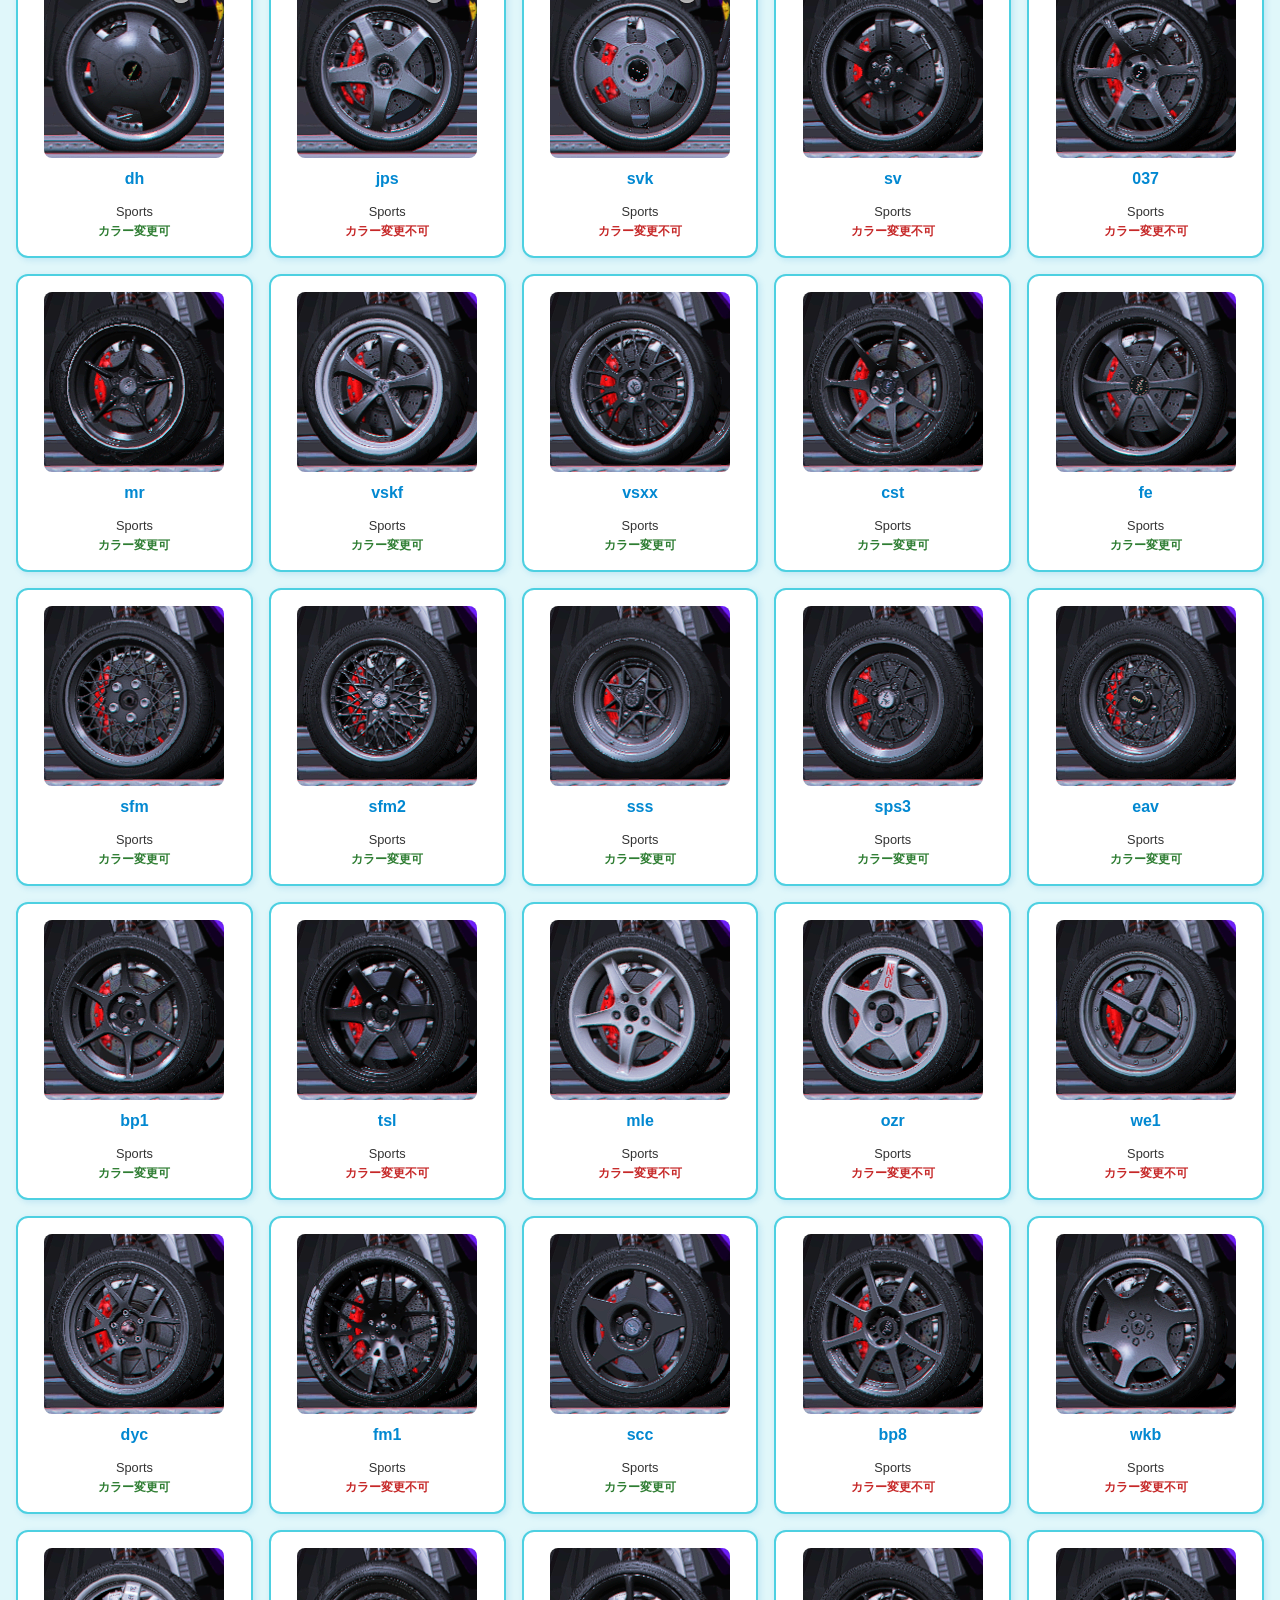
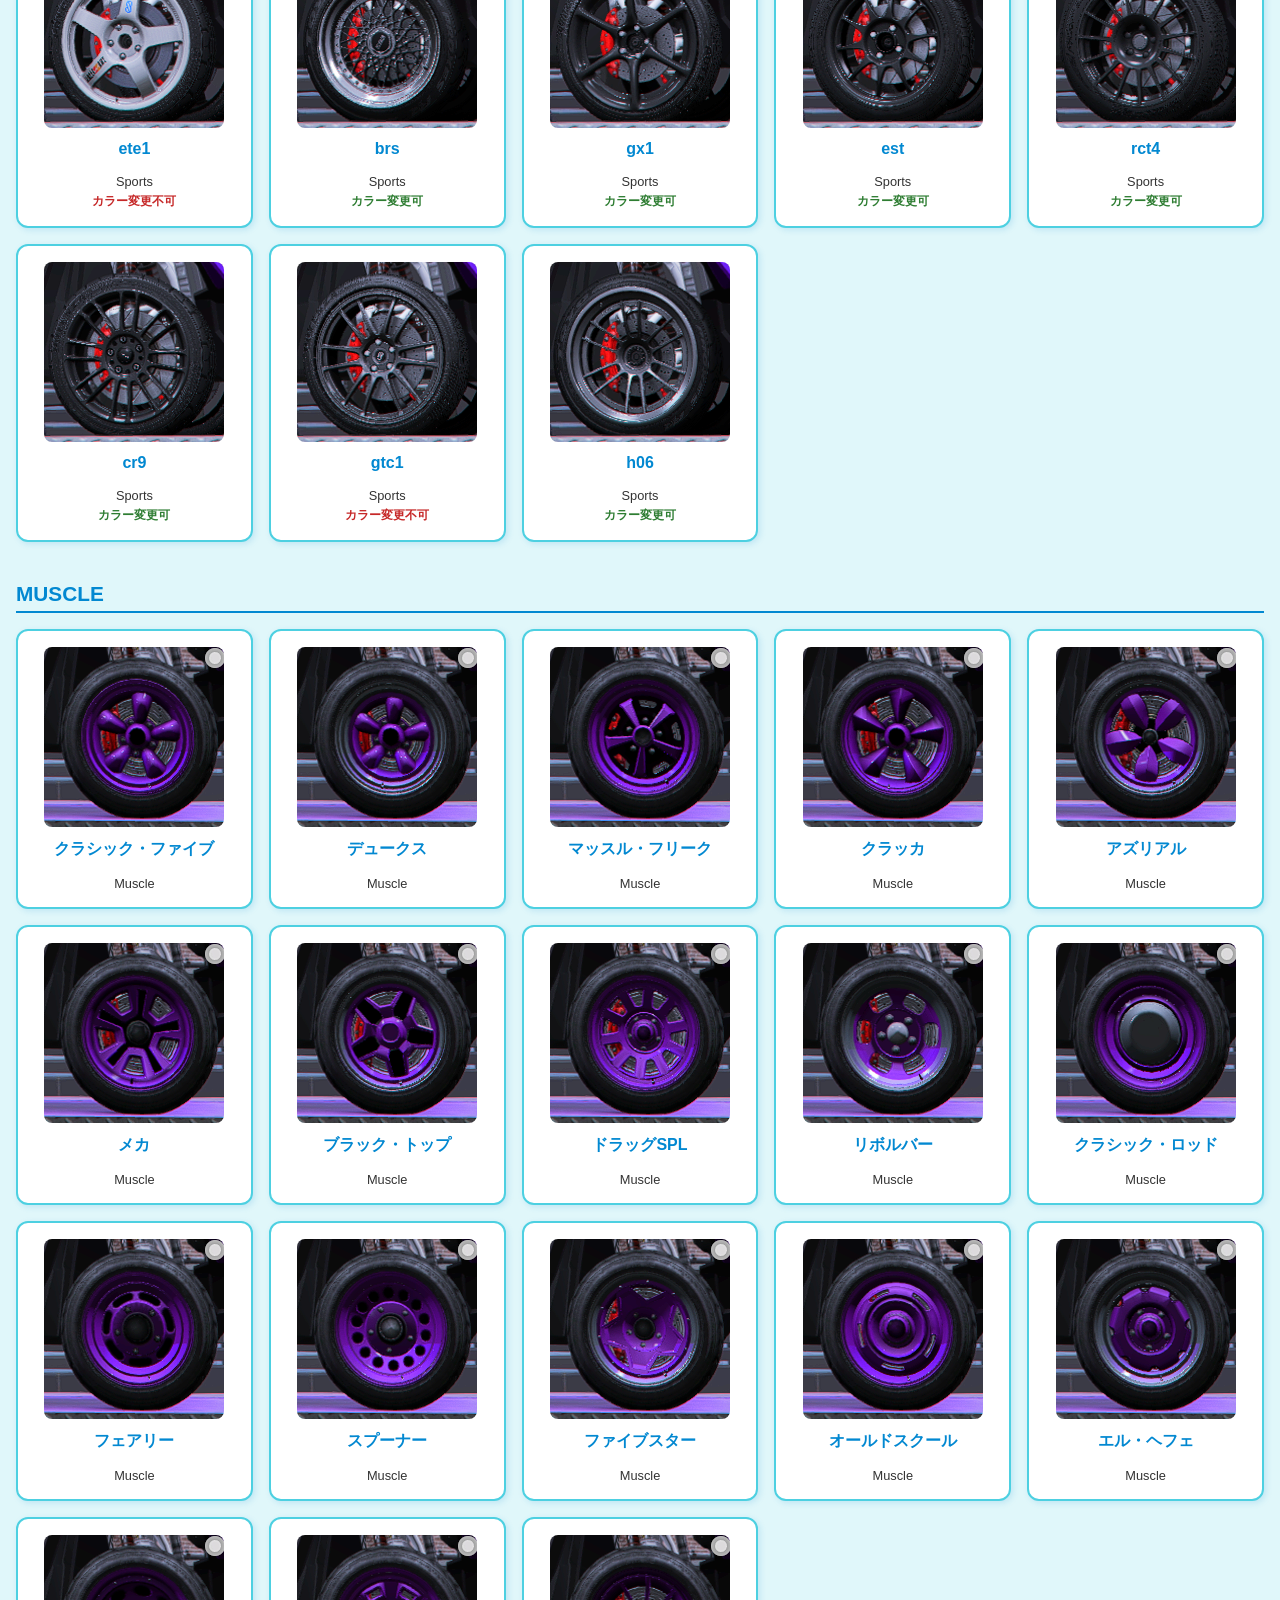
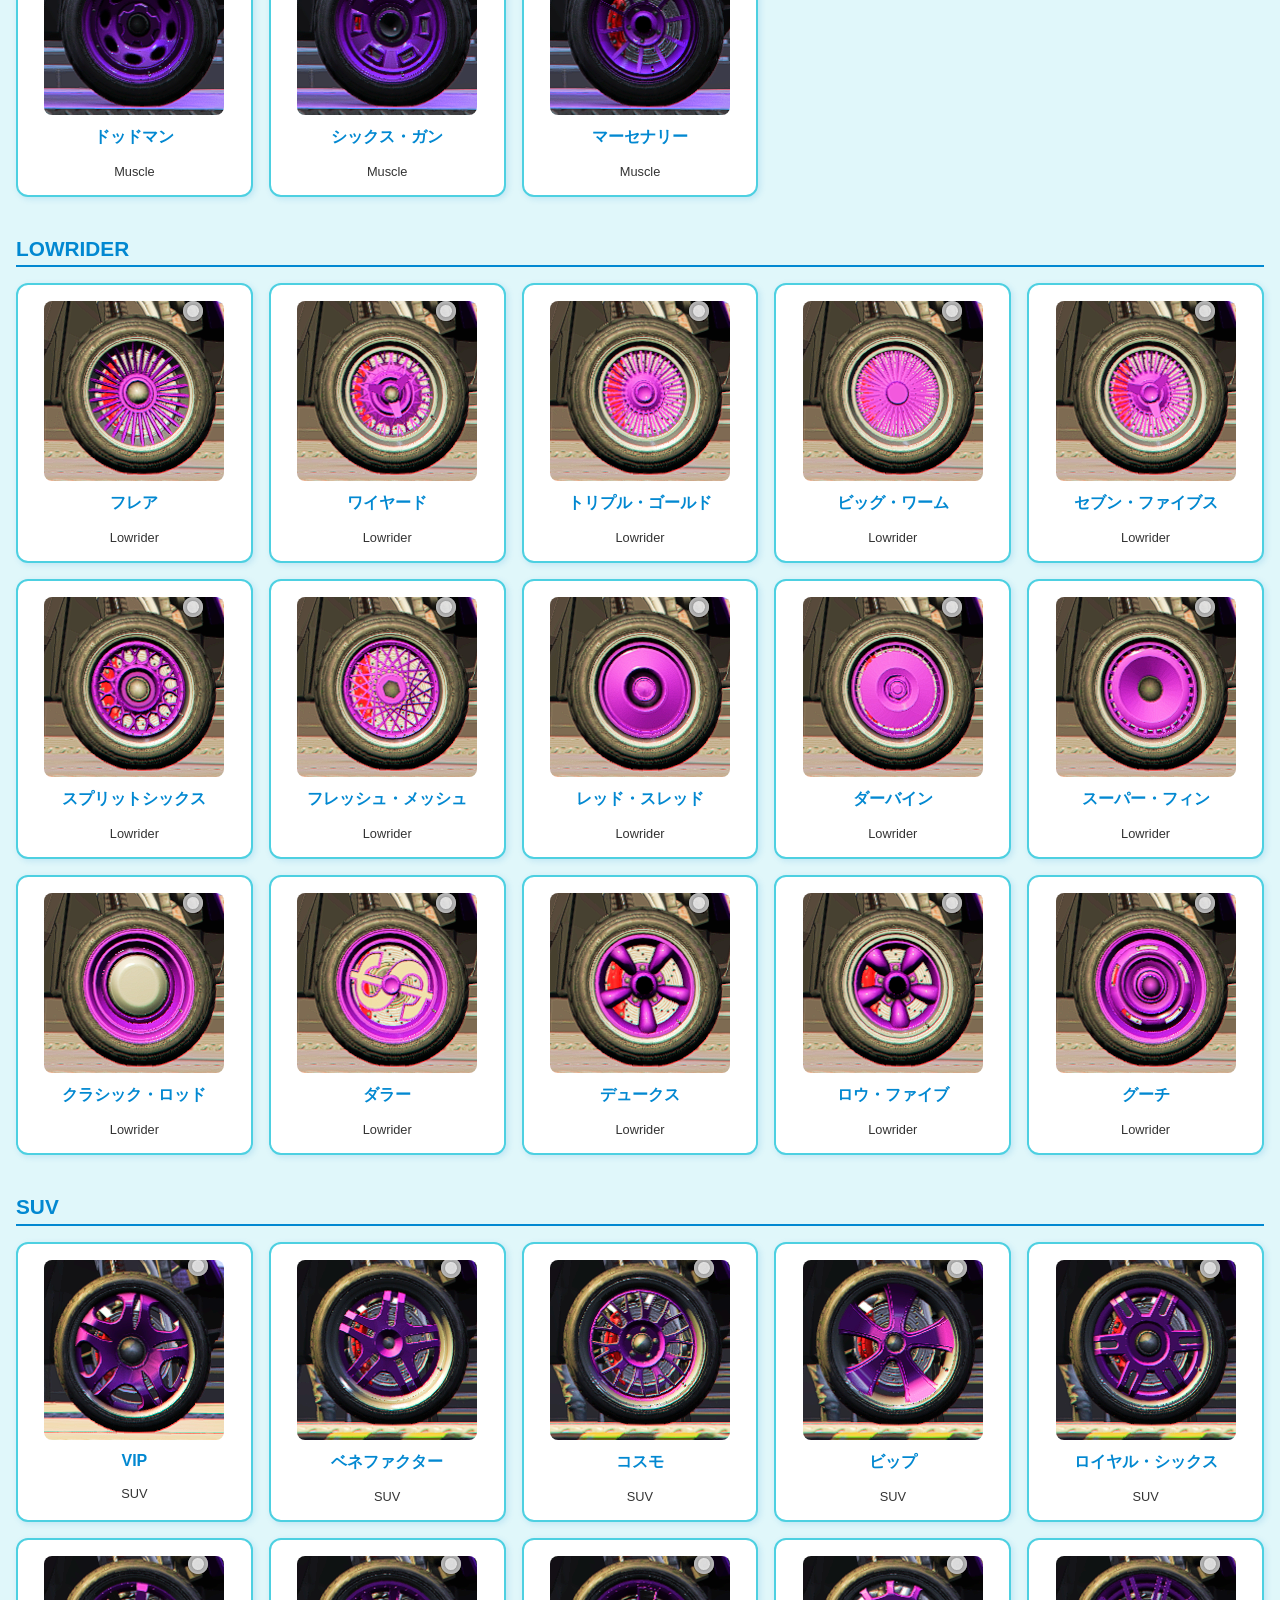
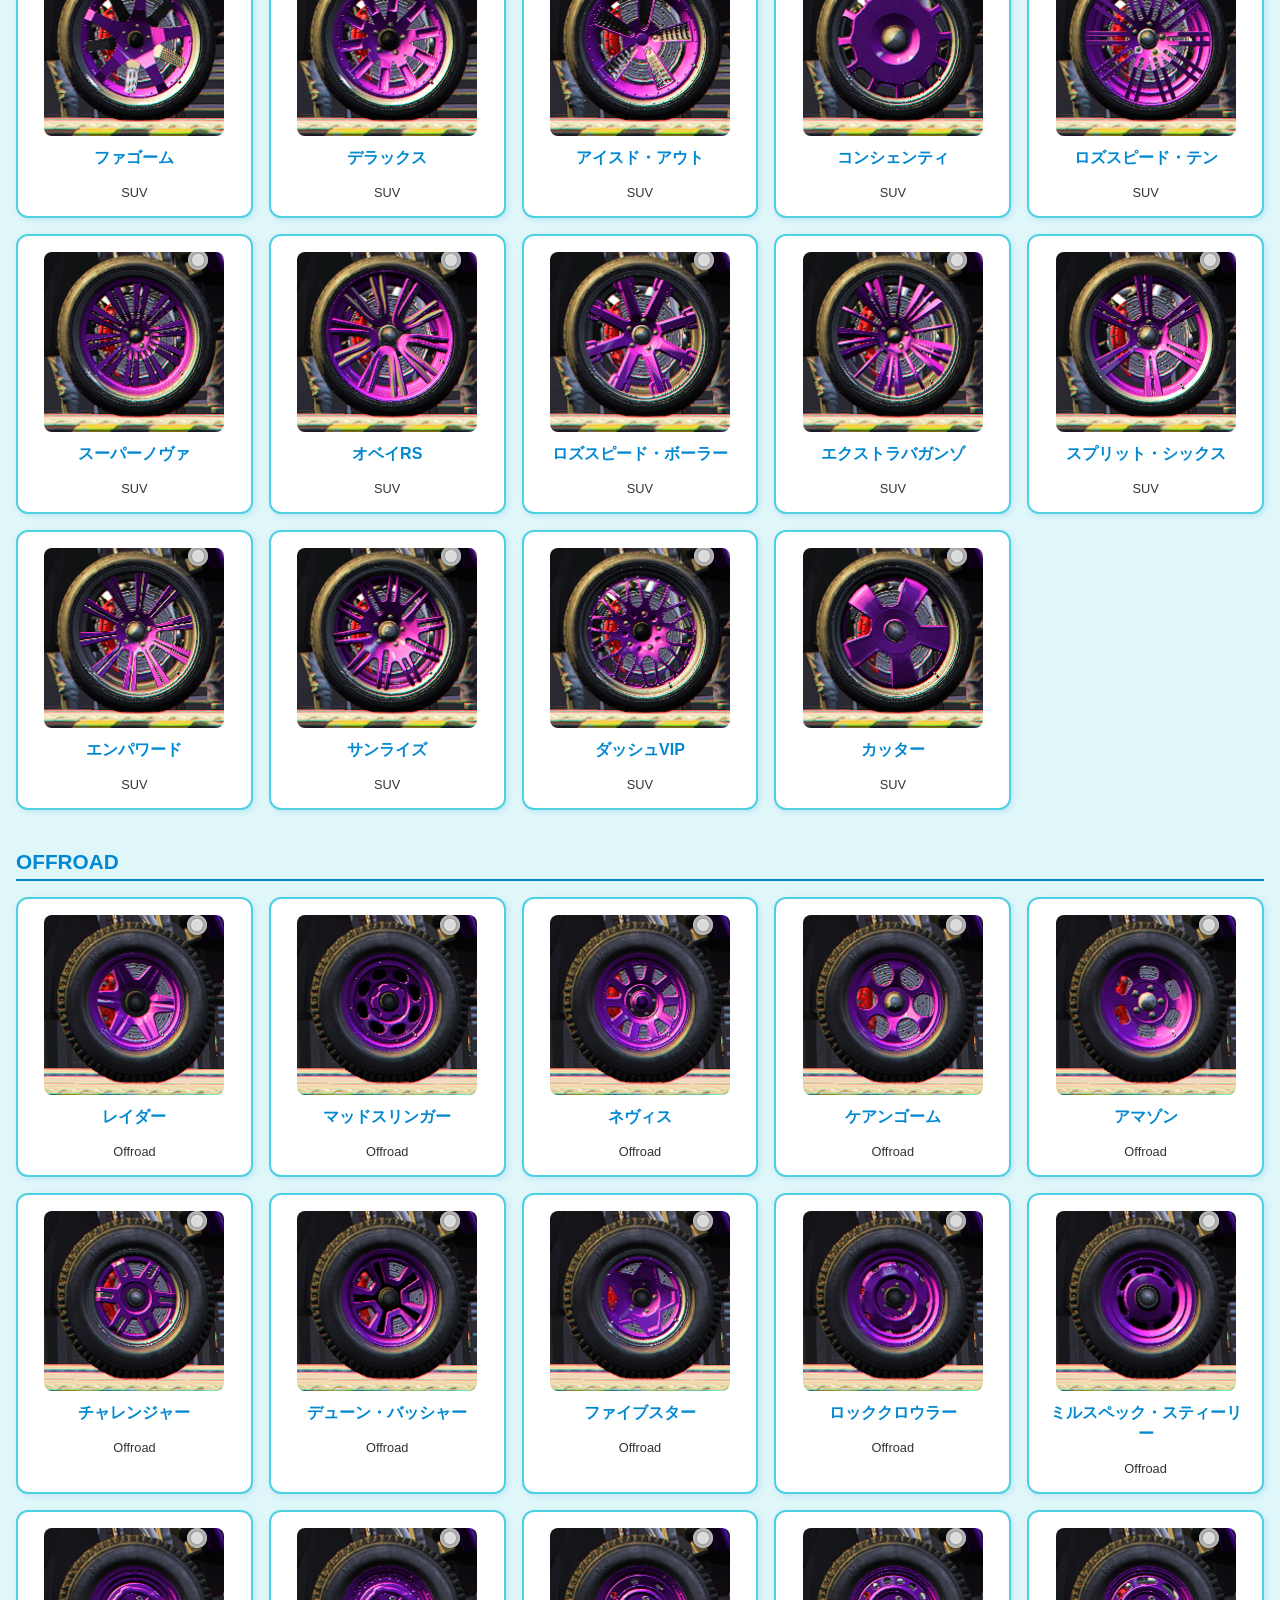
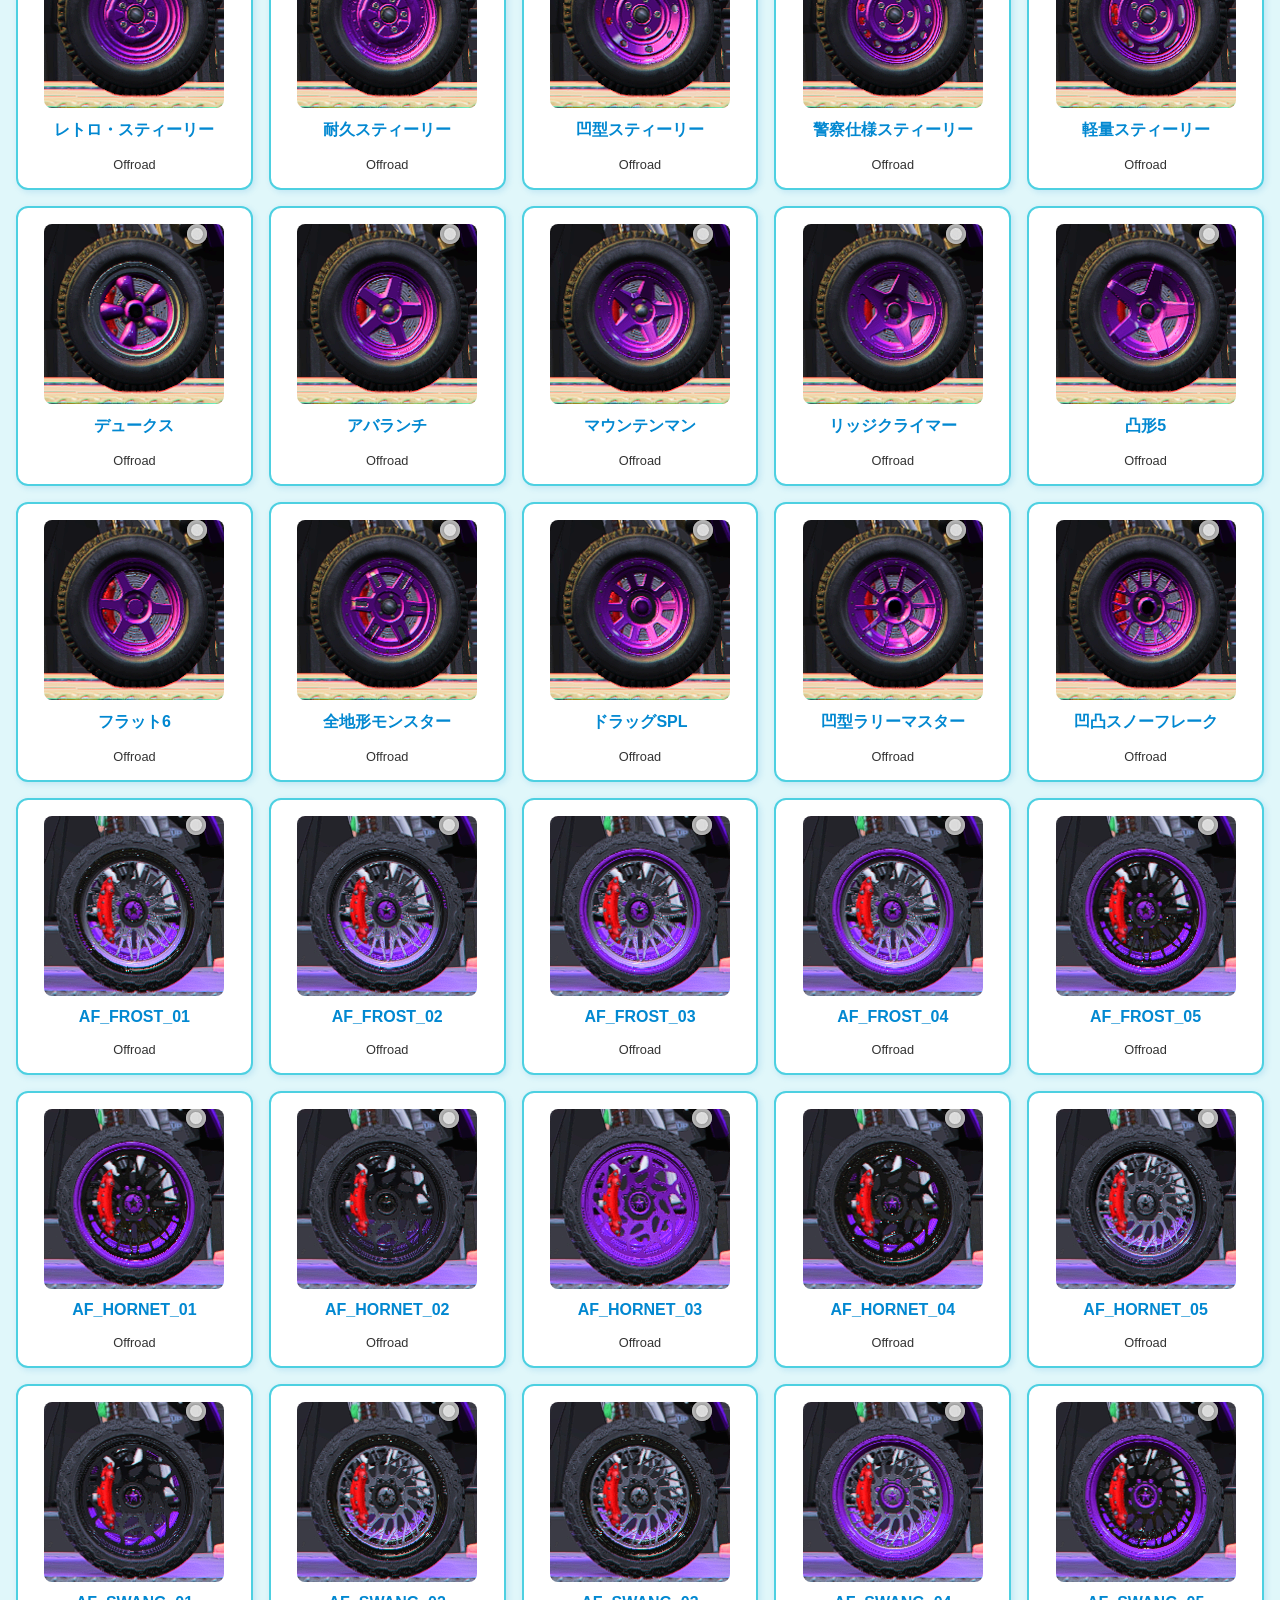
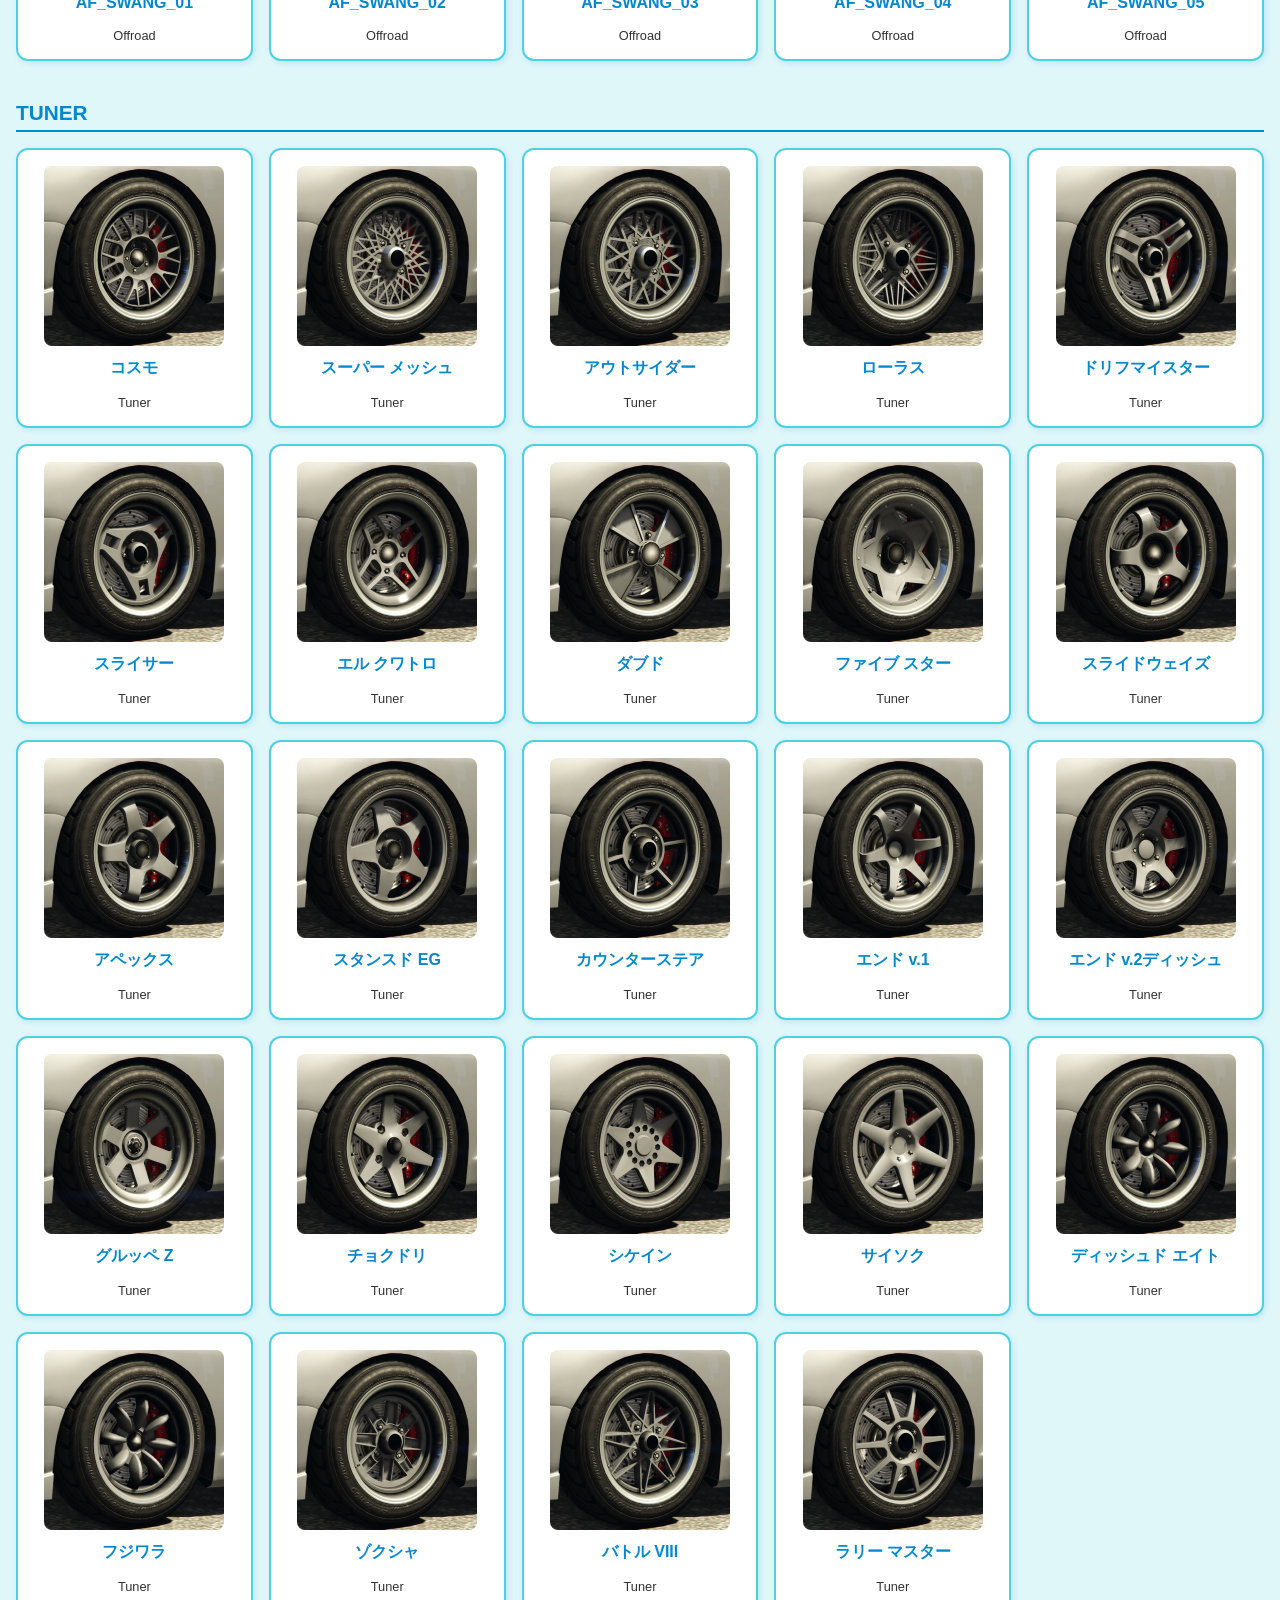
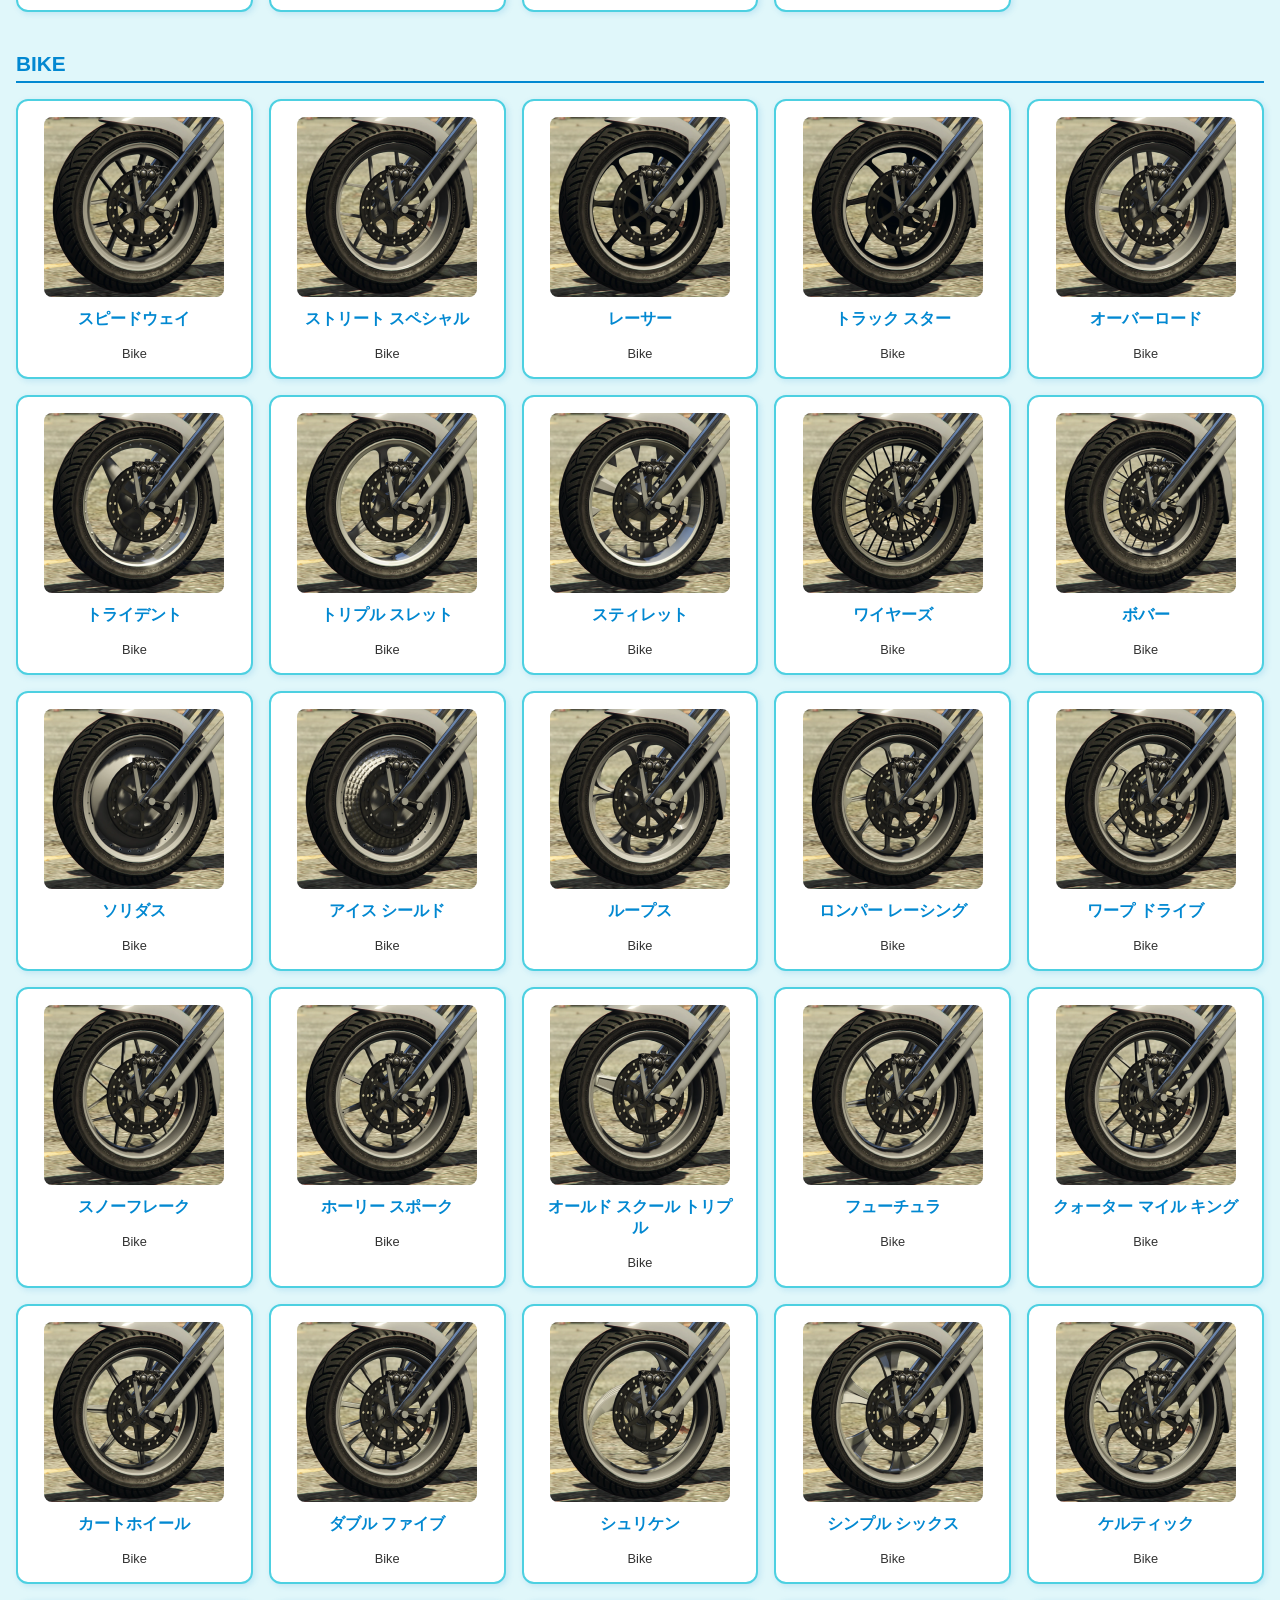
==== commit 72d0fe3d: "Update index.html" ====
--- a/index.html
+++ b/index.html
@@ -101,12 +101,13 @@
 
     <!-- 中身 -->
     <div class="modal-content">
-      <h2 id="modal-title">Wheels</h2>
+      <div class="modal-header">
+        <h2 id="modal-title">Wheels</h2>
+      </div>
 
-      <!-- ホイール表示エリア -->
-      <div id="wheel-container"></div>
+    <!-- ホイール表示エリア -->
+    <div id="wheel-container"></div>
     </div>
-
   </div>
 
   <!-- ===== 一覧 ===== -->
--- a/style.css
+++ b/style.css
@@ -32,8 +32,8 @@
 }
 
 .title-icon {
-  width: 40px;
-  height: 40px;
+  width: 150px;
+  height: 150px;
 
   object-fit: contain;
 
@@ -169,6 +169,7 @@
   border-radius: 16px;
   max-height: 90vh;
   overflow-y: auto;
+  overscroll-behavior: contain;
 }
 
 .modal-content h2 {
@@ -176,7 +177,7 @@
   top: 0;
   background: #e0f7fa;
   padding: 0.5rem 0;
-  z-index: 10;
+  z-index: 1000;
 
   text-align: center;
   color: #0288d1;
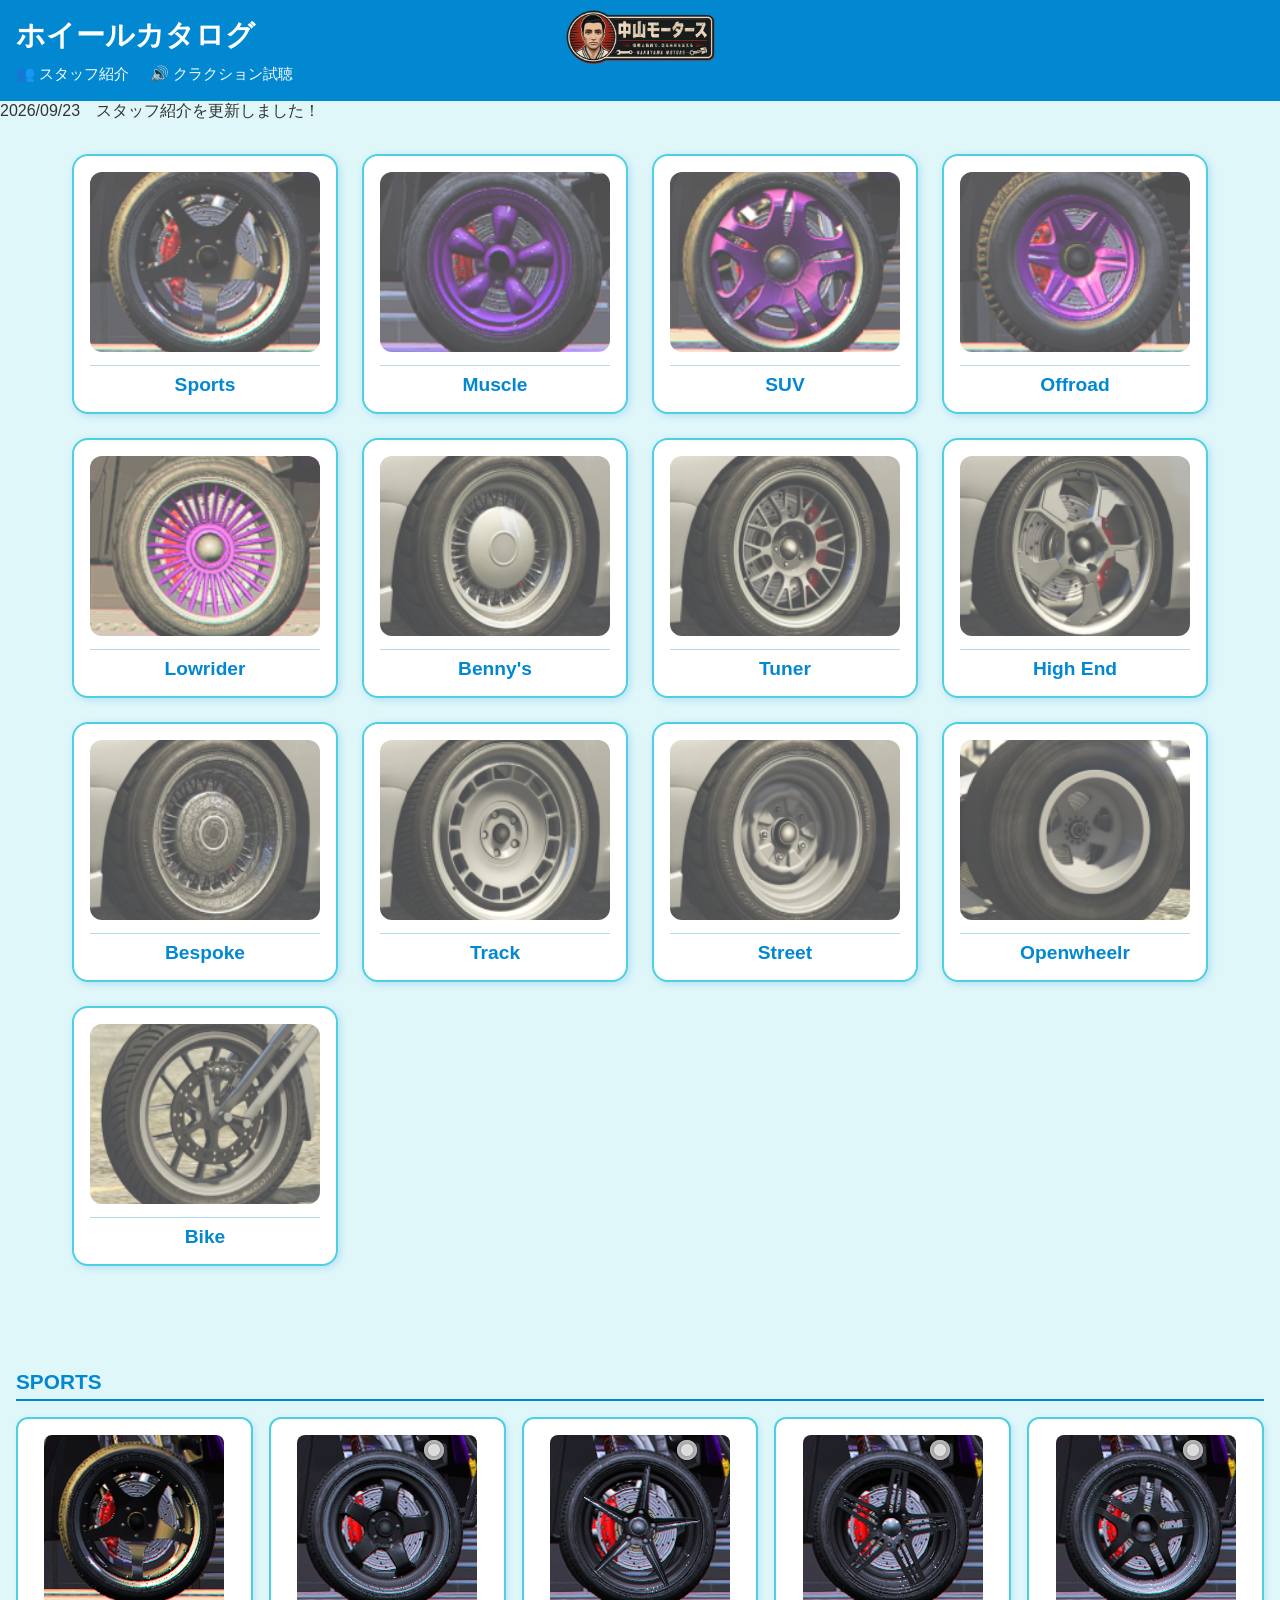
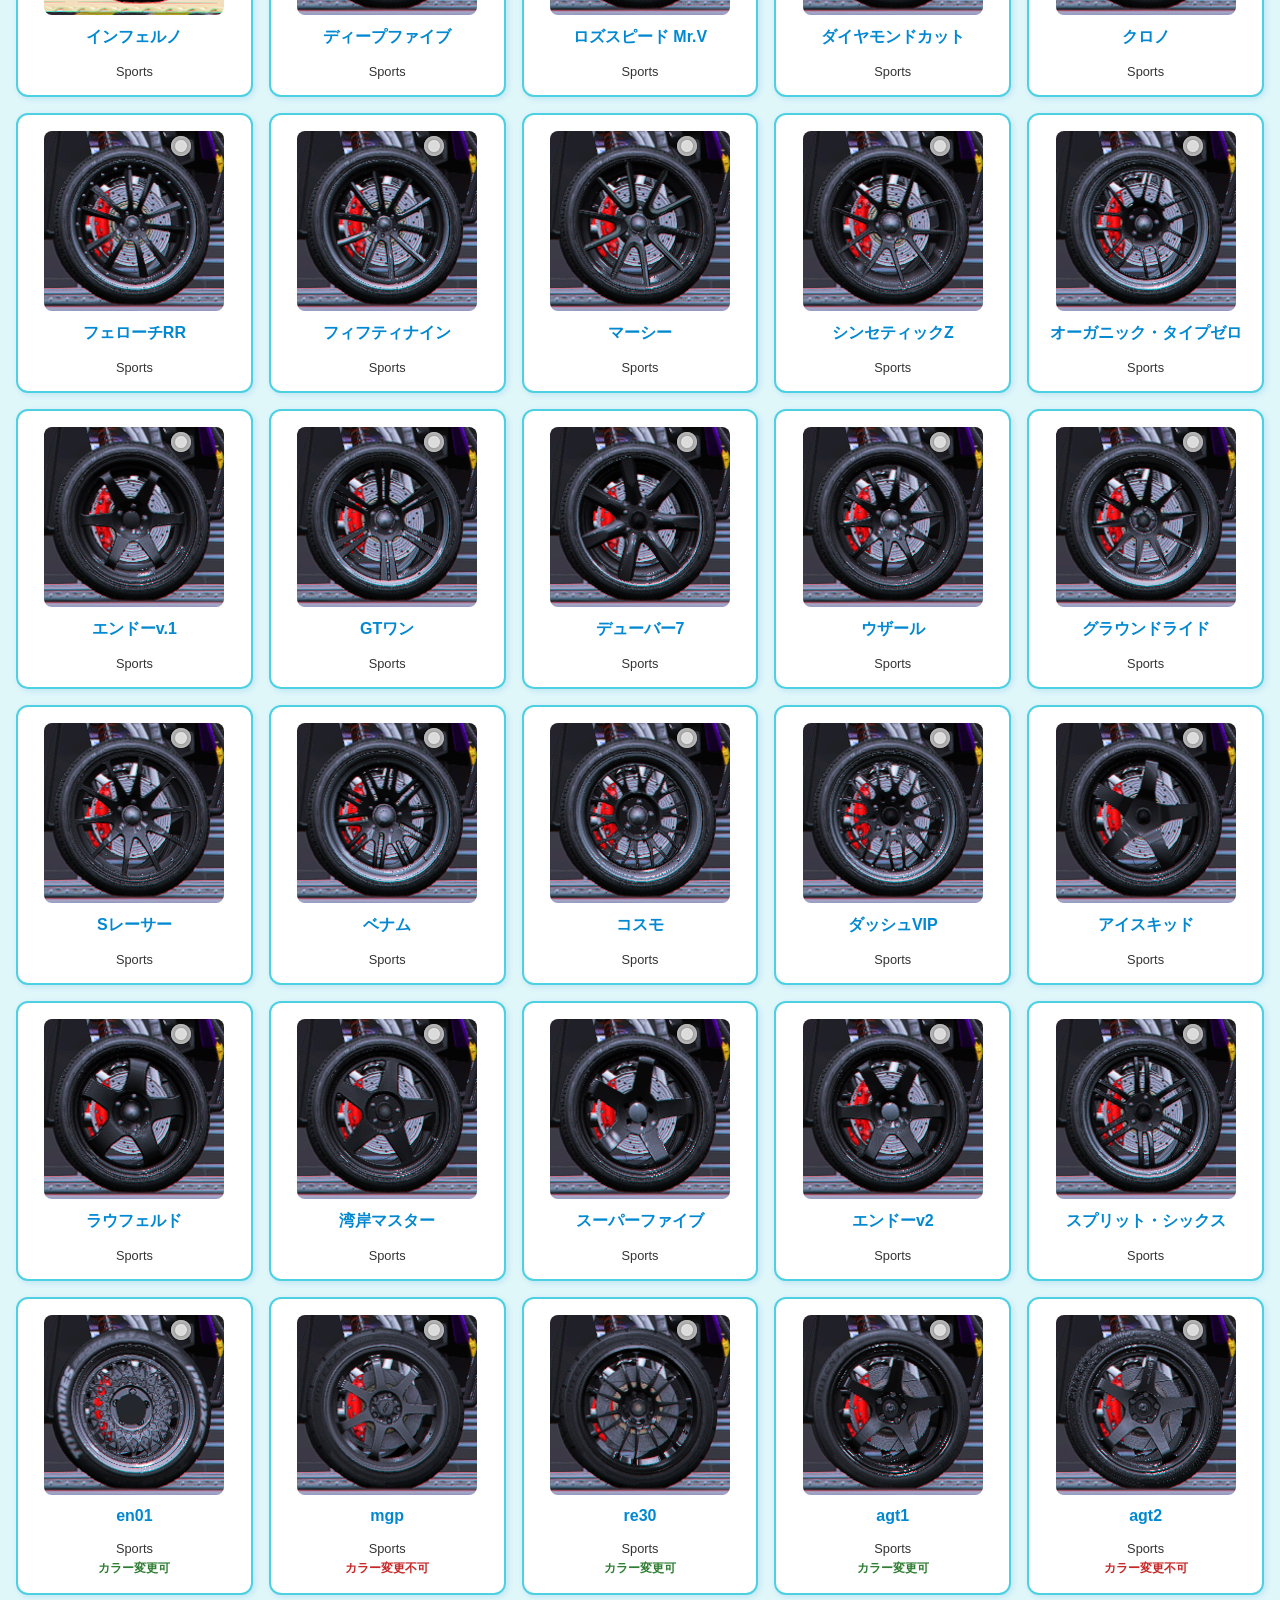
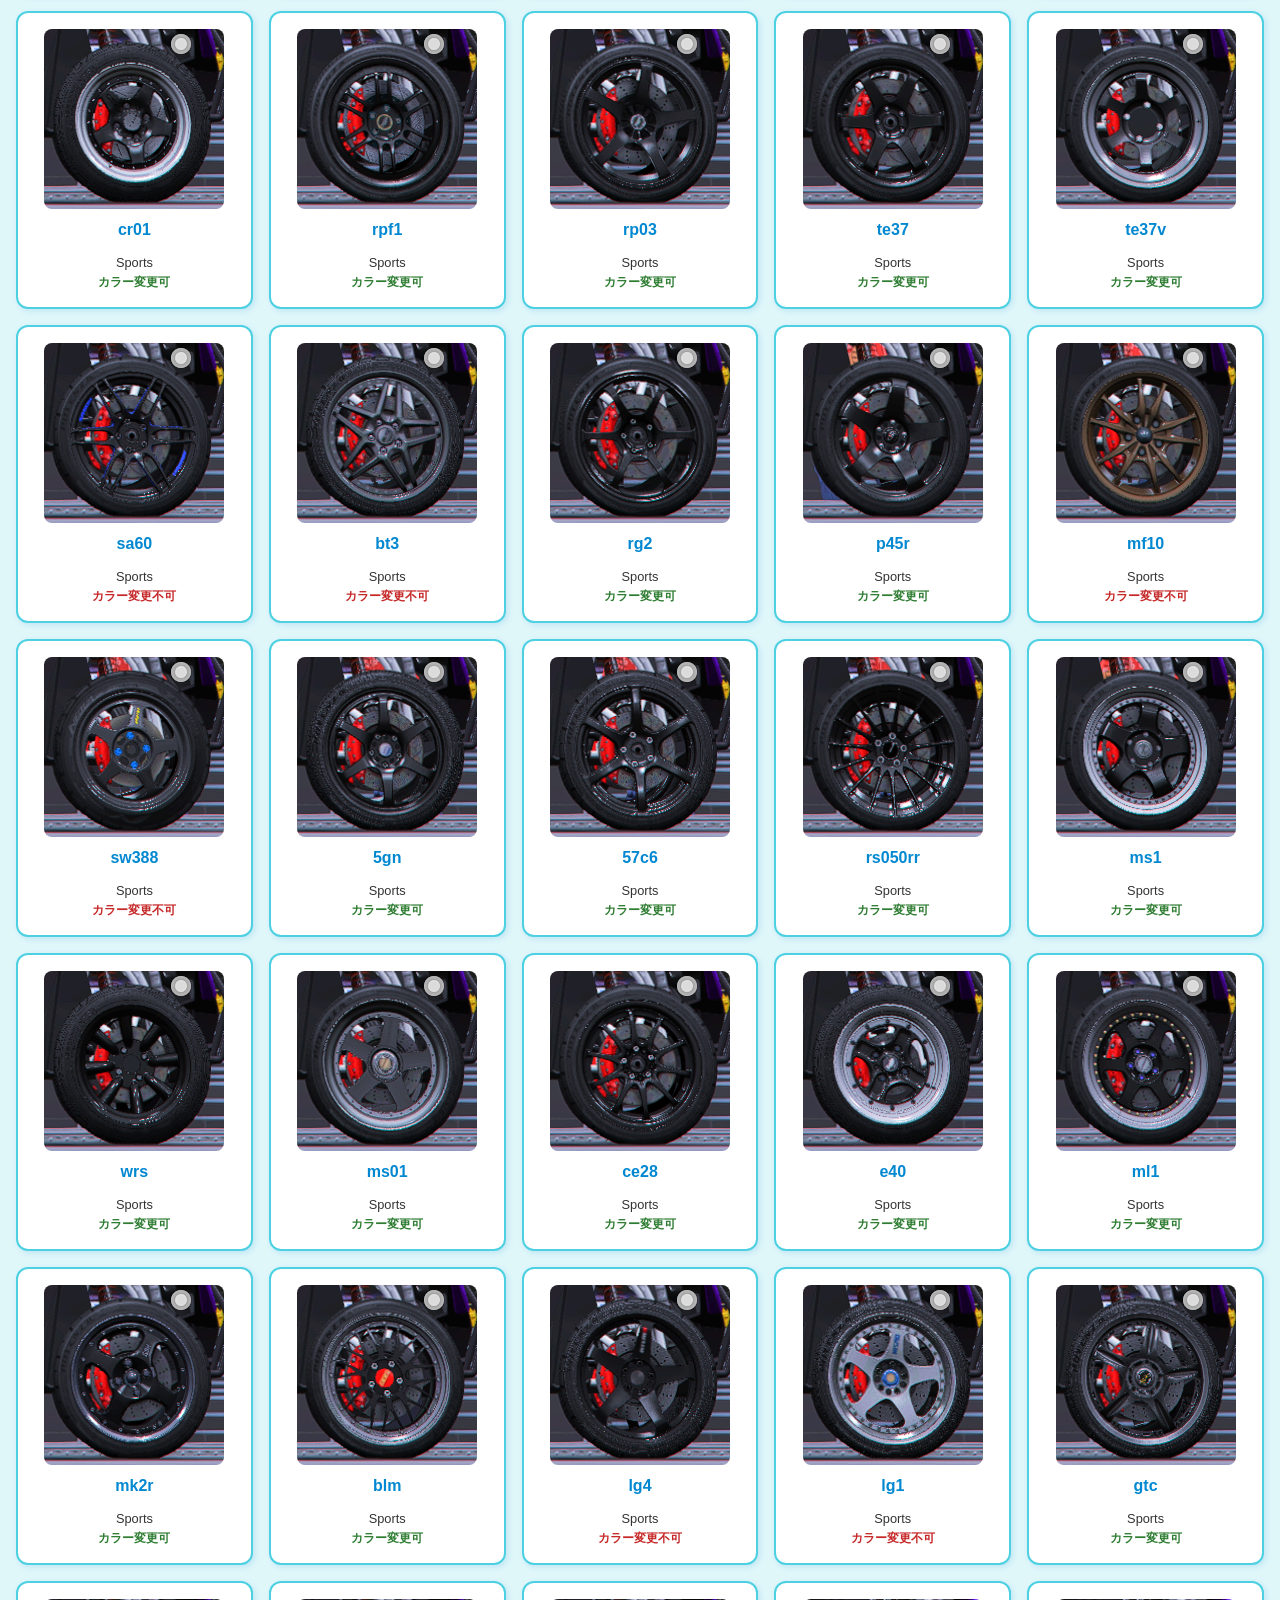
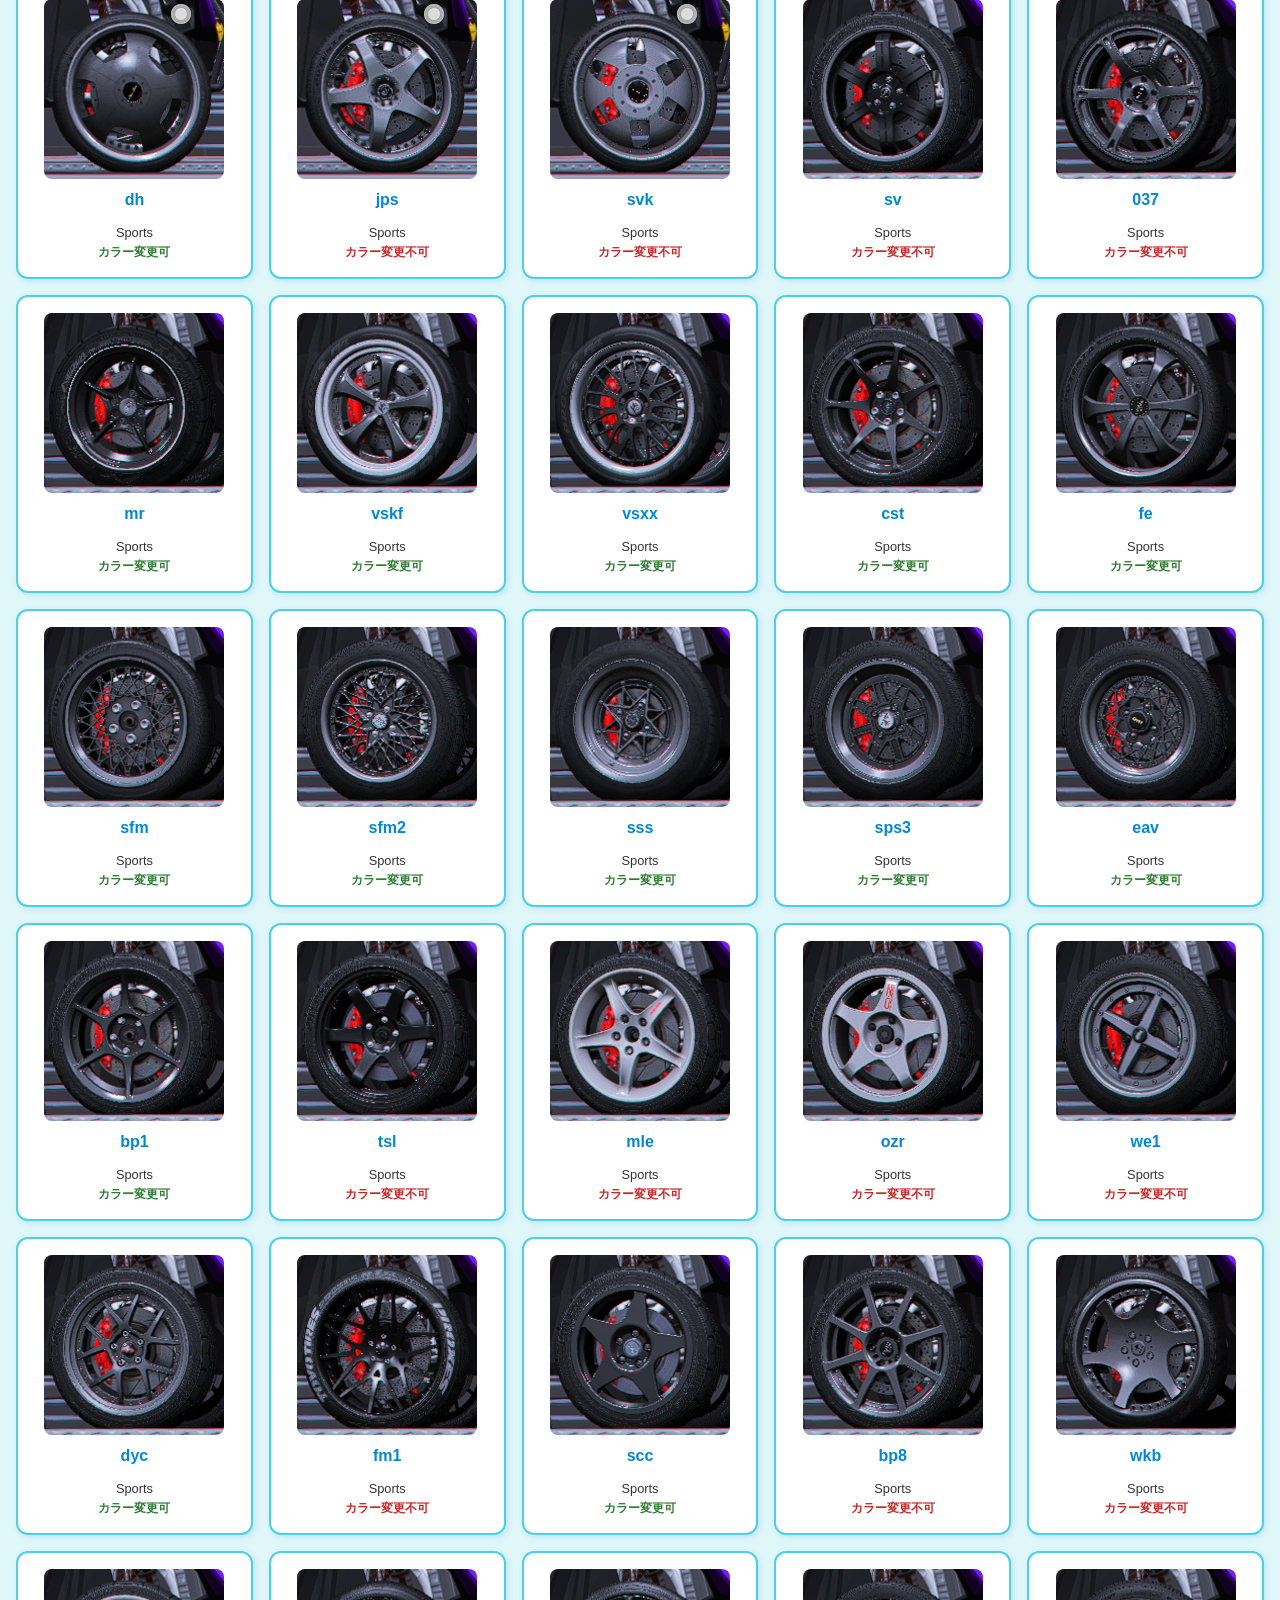
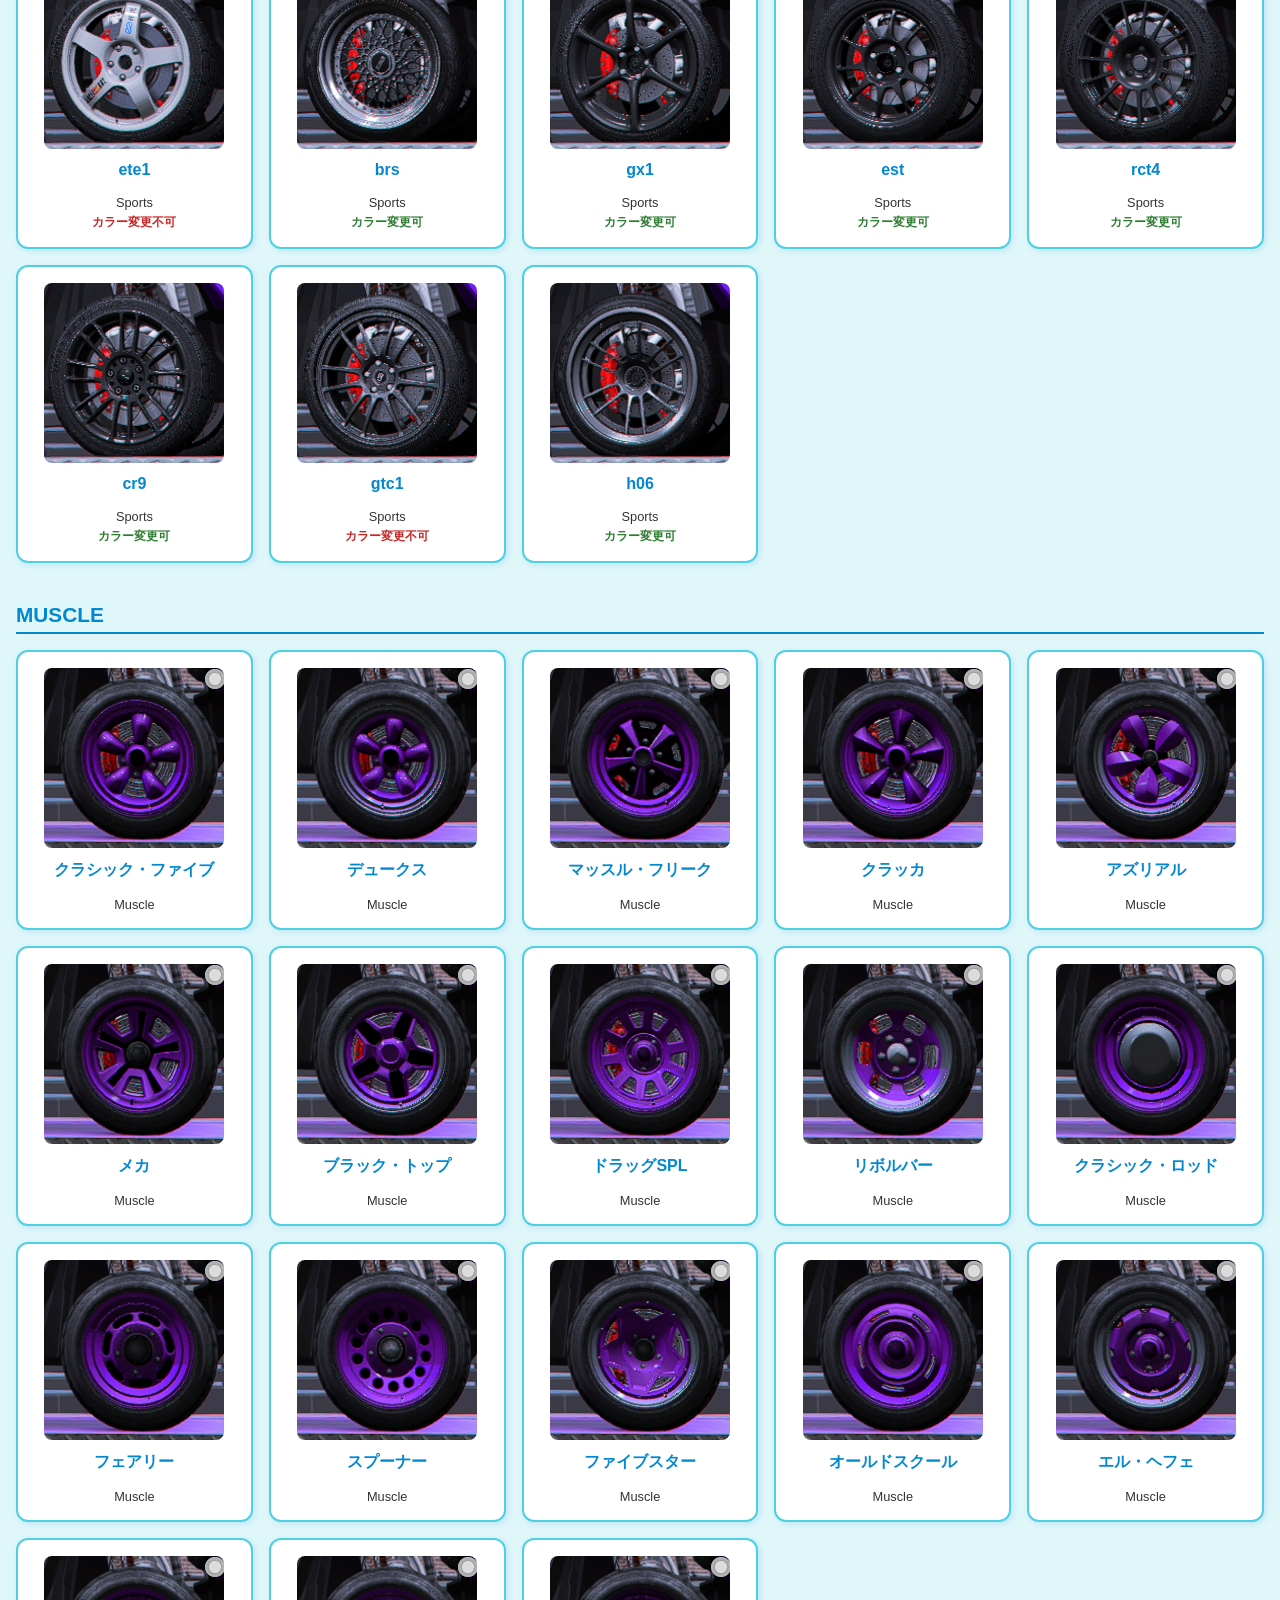
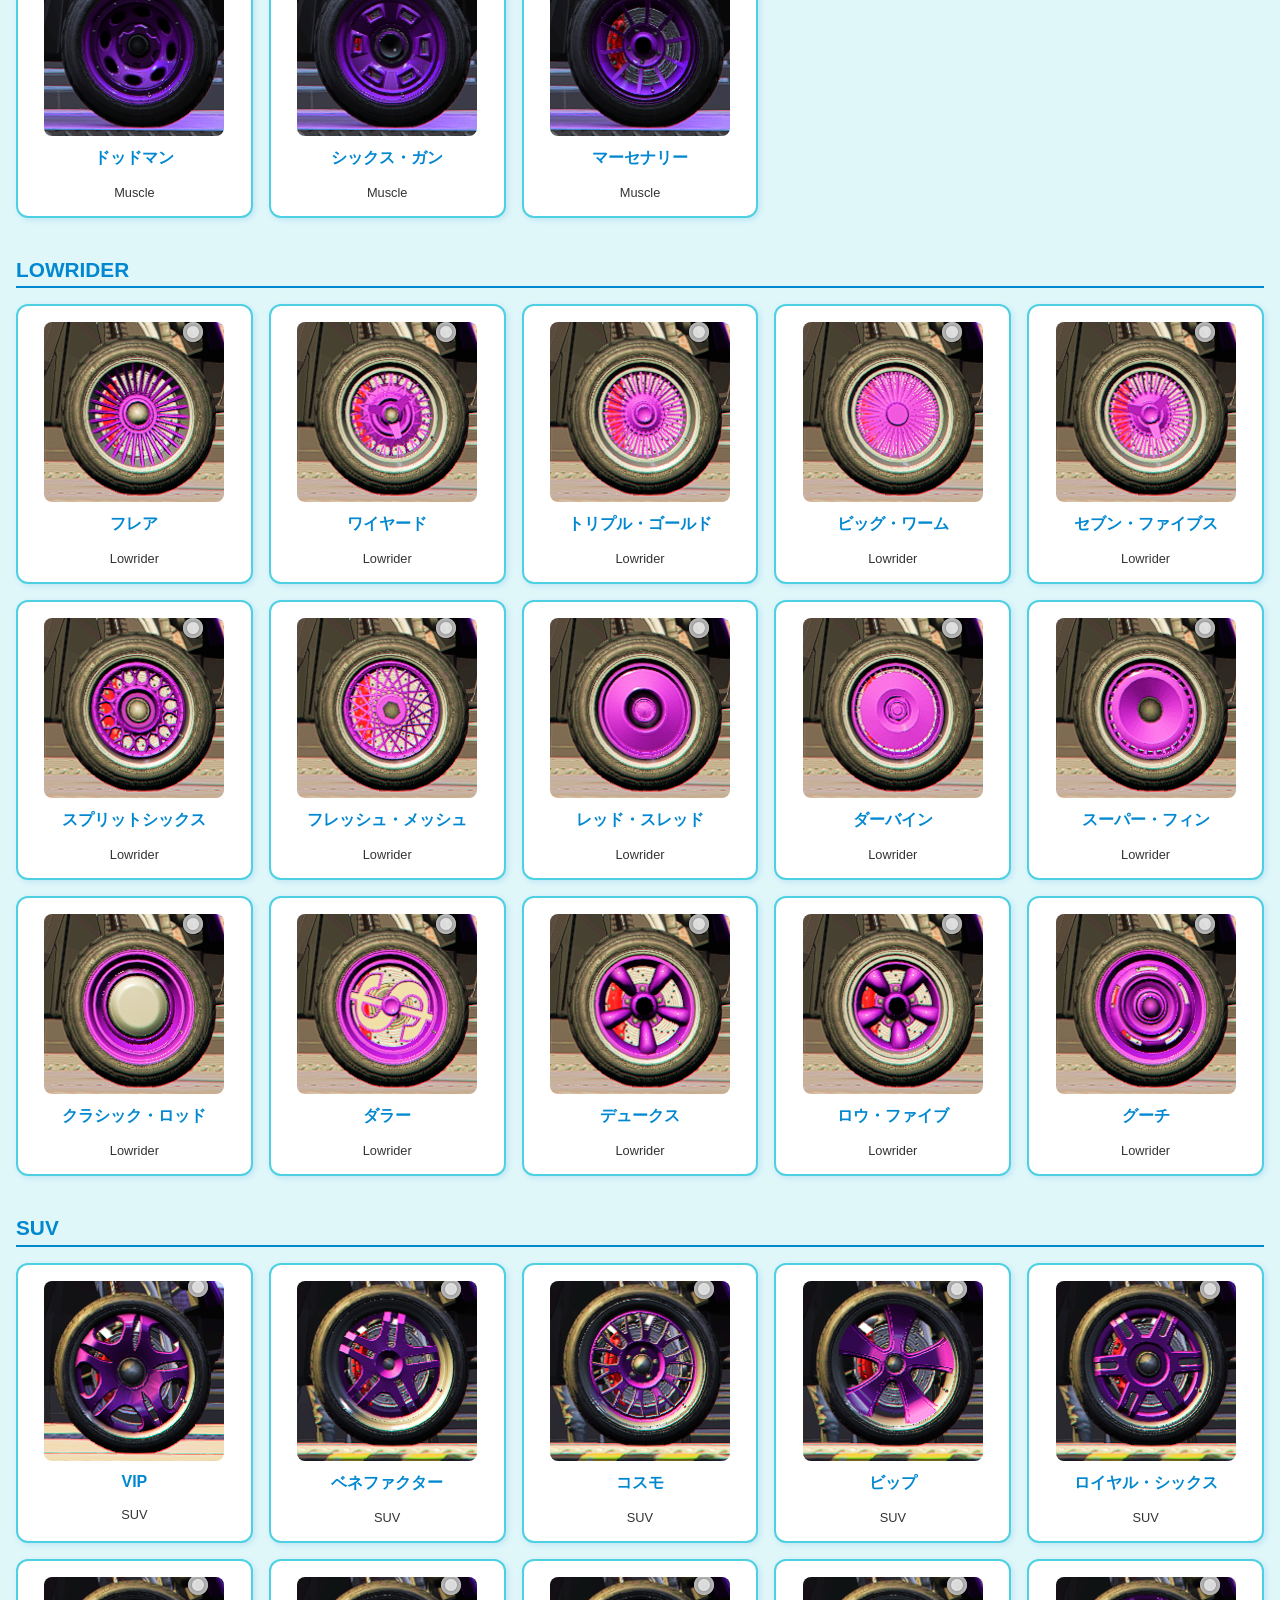
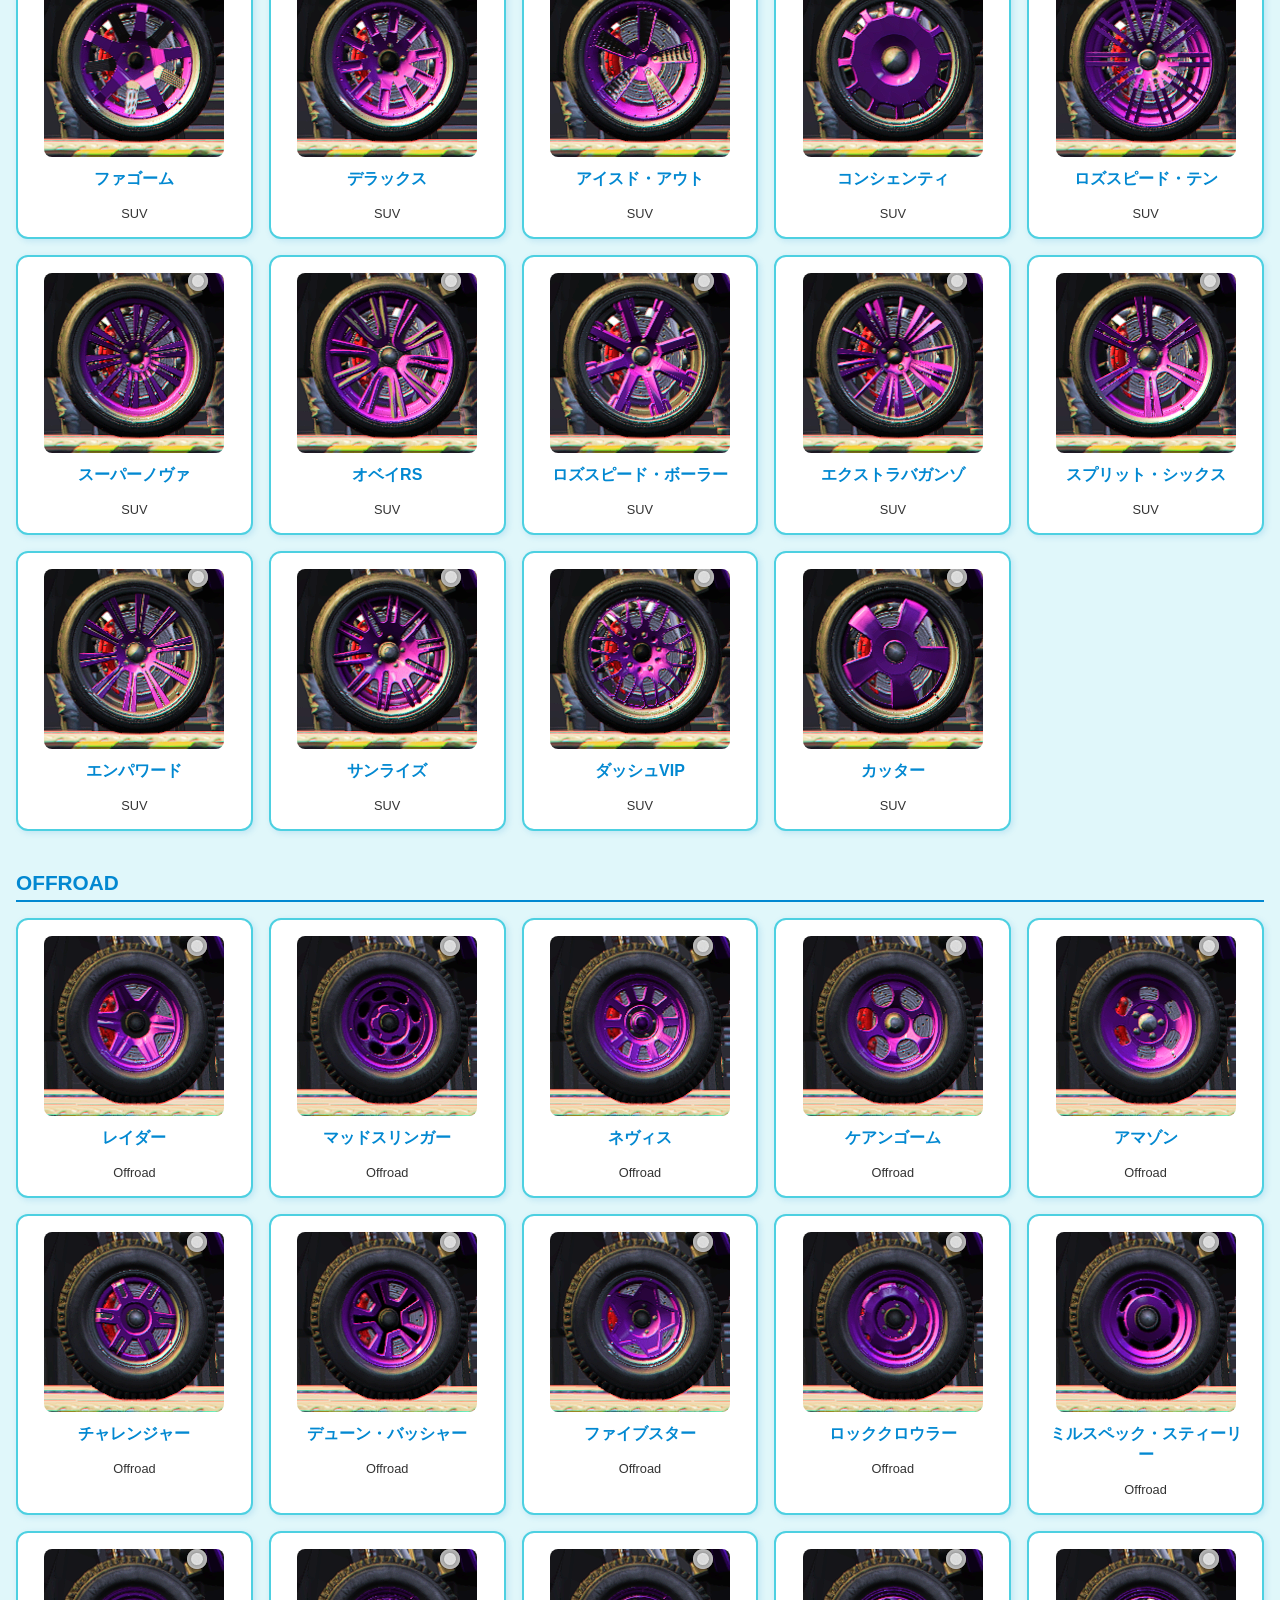
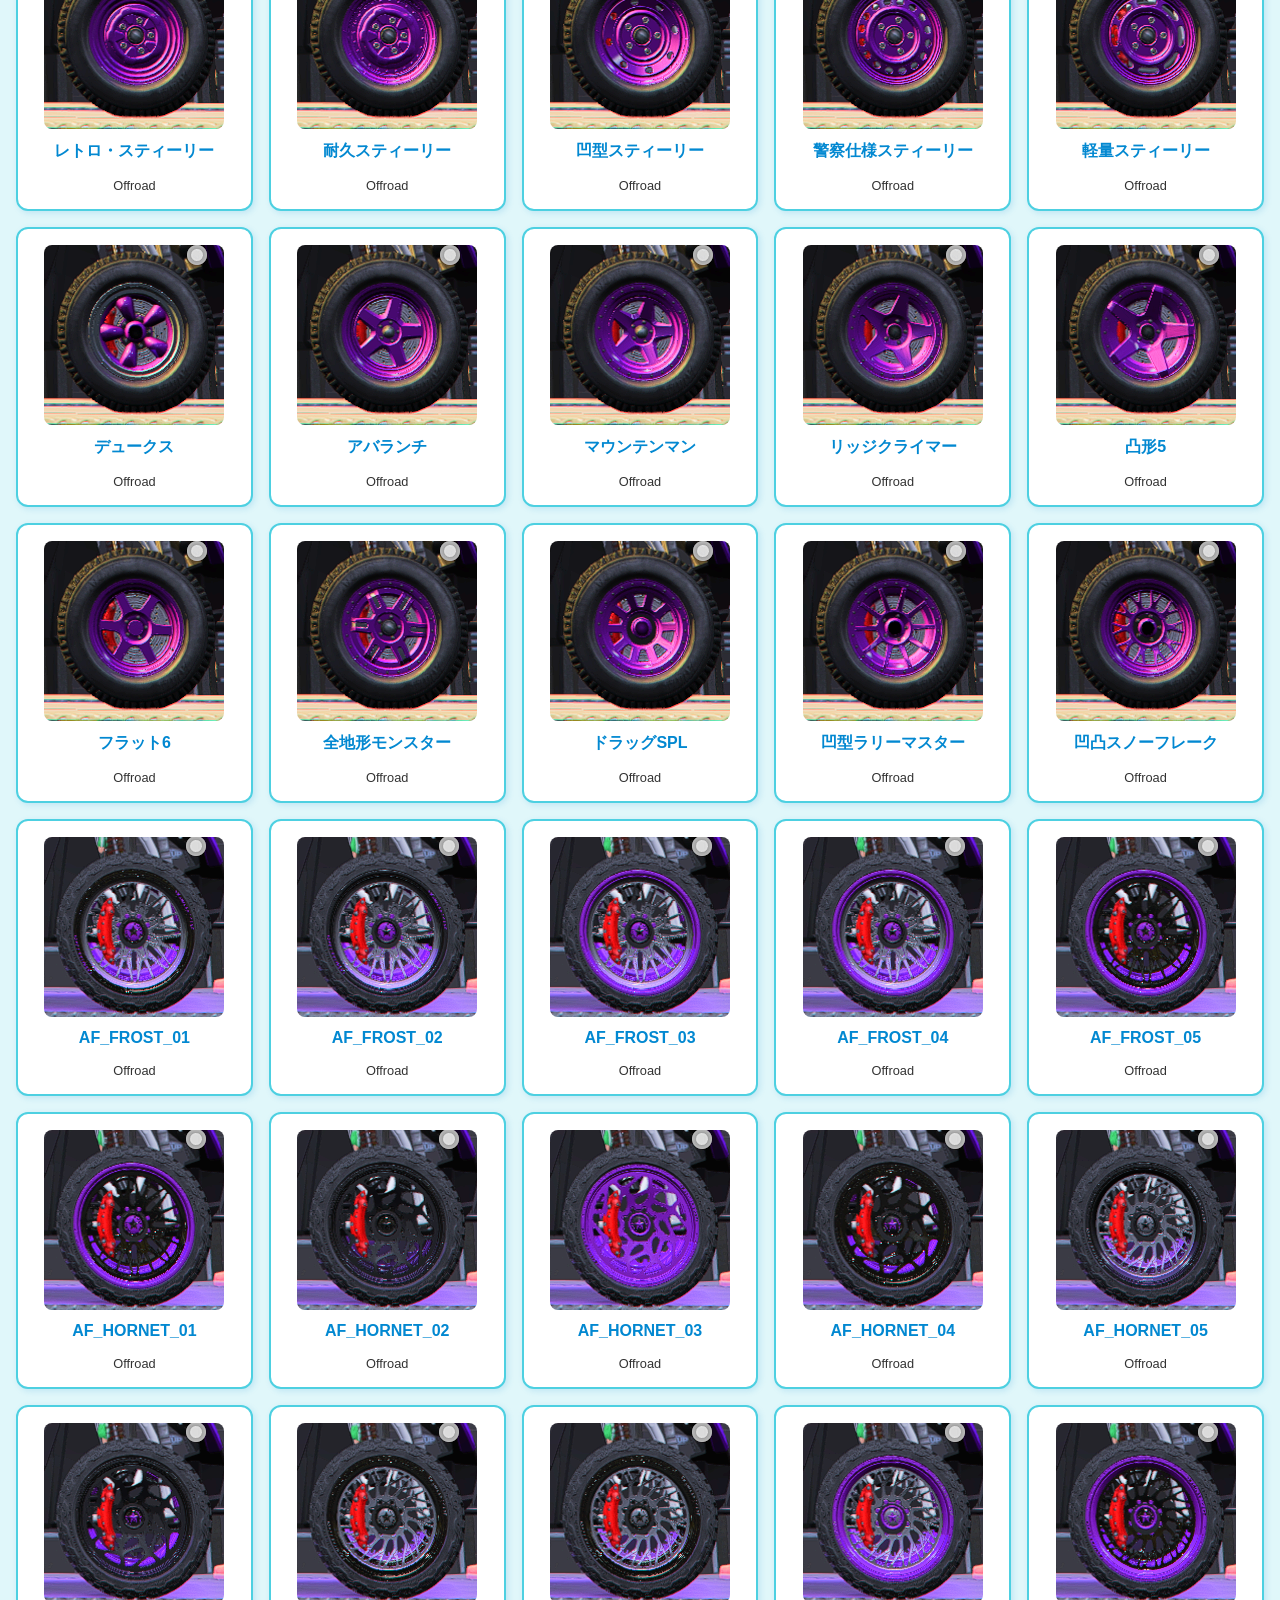
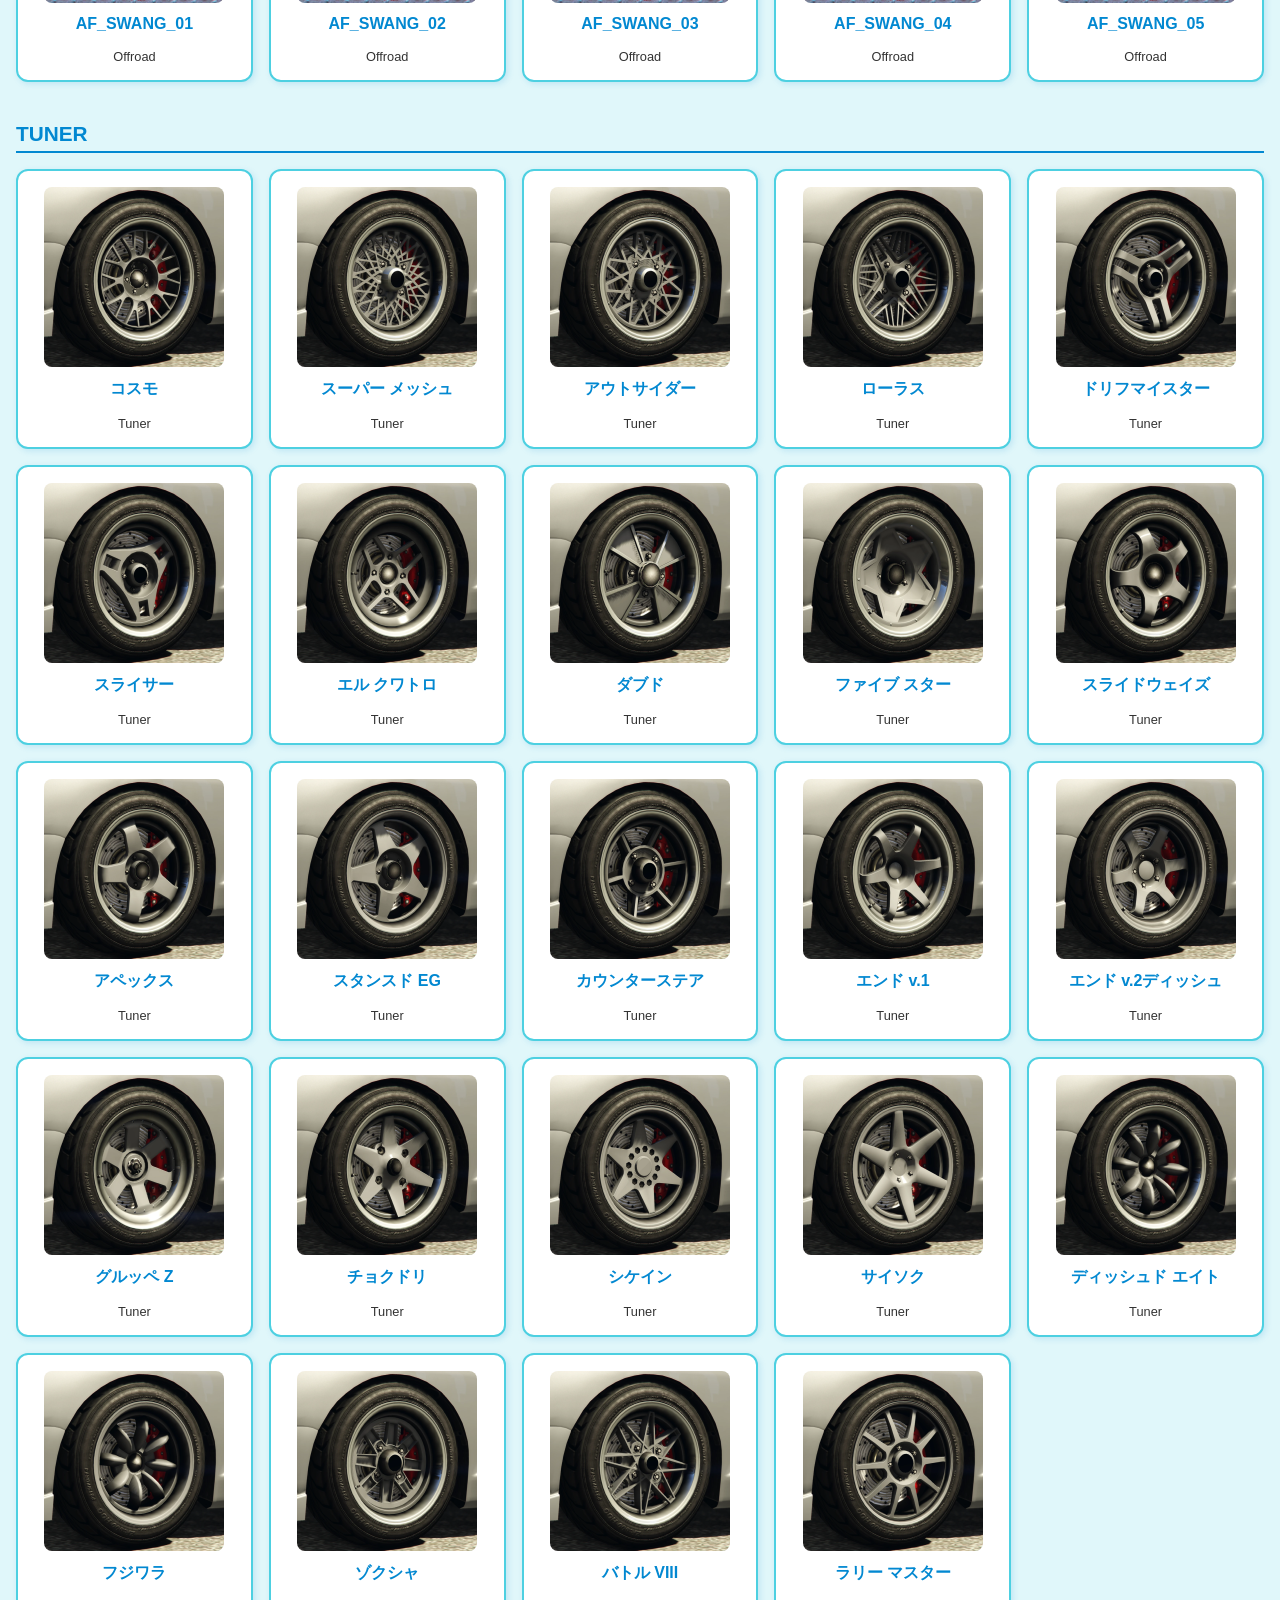
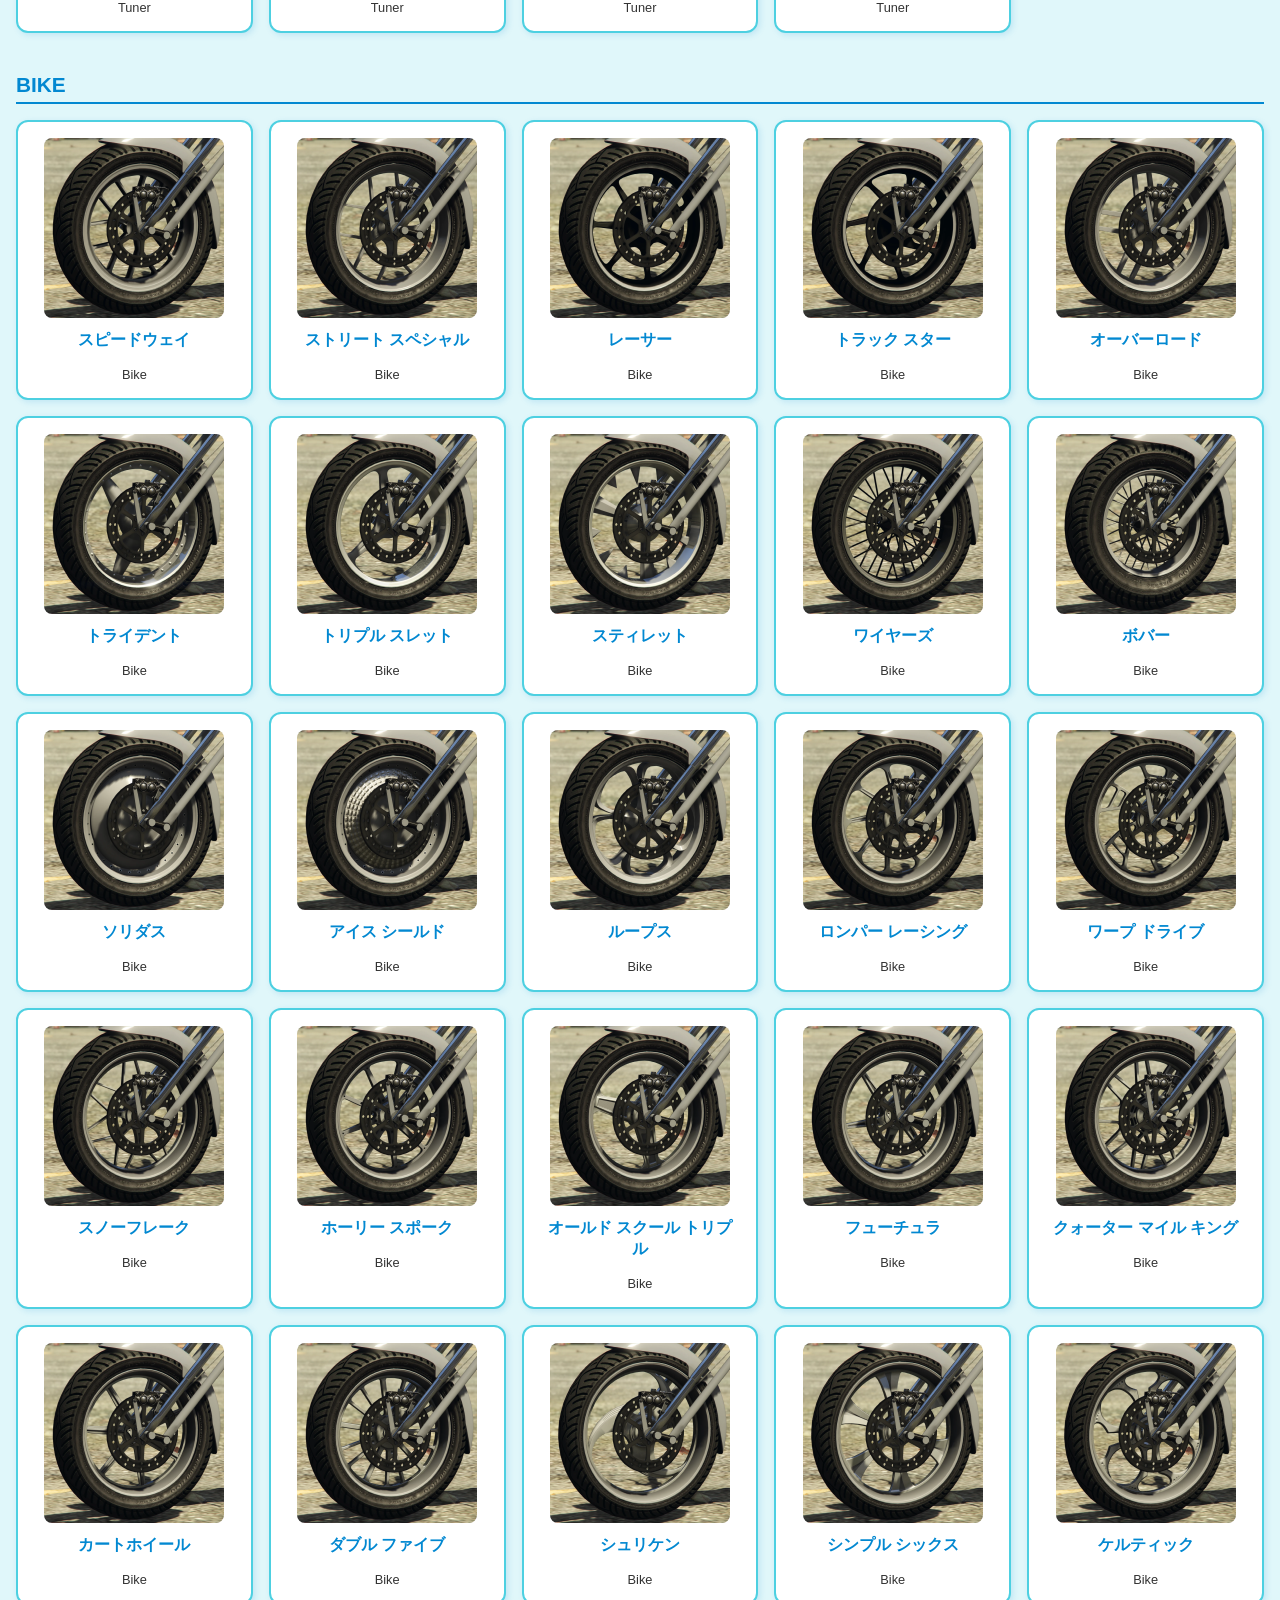
==== commit 6d4cbb2e: "Update index.html" ====
--- a/index.html
+++ b/index.html
@@ -22,6 +22,8 @@
       <a href="horn.html">🔊 クラクション試聴</a>
     </nav>
   </header>
+
+  <span>2026/09/23　スタッフ紹介を更新しました！</span>
 
   <!-- ===== カテゴリ選択 ===== -->
   <main class="category-container">
@@ -113,7 +115,6 @@
   <!-- ===== 一覧 ===== -->
   <section id="wheel-list"></section>
 
-  
   <!-- ===== フッター ===== -->
   <footer class="site-footer">
     <h2>お問い合わせ</h2>
@@ -133,14 +134,6 @@
   <!-- ===== JS ===== -->
   <script src="script.js"></script>
 
-  <script>
-  const title = document.getElementById("title-logo");
-
-  title.addEventListener("dblclick", () => {
-    document.body.classList.toggle("secret-bg");
-  });
-</script>
-
 </body>
 </html>
 
--- a/style.css
+++ b/style.css
@@ -168,23 +168,25 @@
   padding: 1rem;
   border-radius: 16px;
   max-height: 90vh;
-  overflow-y: auto;
-  overscroll-behavior: contain;
-}
-
-.modal-content h2 {
-  position: sticky;
-  top: 0;
+  display: flex;
+  flex-direction: column;
+  overflow: hidden;
+}
+
+.modal-header {
   background: #e0f7fa;
-  padding: 0.5rem 0;
-  z-index: 1000;
-
-  text-align: center;
-  color: #0288d1;
-  margin-bottom: 1rem;
+  padding: 0.75rem 0;
   border-bottom: 1px solid rgba(0,0,0,0.1);
-}
-
+  box-shadow: 0 2px 8px rgba(0,0,0,.08);
+  flex-shrink: 0;
+}
+
+.modal-header h2 {
+  margin: 0;
+
+  text-align: center;
+  color: #0288d1;
+}
 body.modal-open {
   overflow: hidden;
 }
@@ -195,8 +197,10 @@
   display: grid;
   grid-template-columns: repeat(auto-fit, minmax(180px, 1fr));
   gap: 1rem;
-}
-
+  padding: 1rem;
+  overflow-y: auto;
+  flex: 1;
+}
 .wheel-card {
   background: white;
   border: 2px solid #4dd0e1;
@@ -204,18 +208,29 @@
   border-radius: 12px;
   text-align: center;
   box-shadow: 2px 2px 6px rgba(2, 136, 209, 0.15);
-  transition: transform .2s, box-shadow .2s;
   position: relative;
+  transition:
+    transform .25s ease,
+    box-shadow .25s ease,
+    border-color .25s ease;
 }
 
 .wheel-card:hover {
-  transform: scale(1.03);
-  box-shadow: 3px 3px 12px rgba(2, 136, 209, 0.3);
+  transform: translateY(-6px) scale(1.03);
+  border-color: #0288d1;
+  box-shadow:
+    0 12px 24px rgba(2, 136, 209, 0.25),
+    0 0 16px rgba(2, 136, 209, 0.15);
 }
 
 .wheel-card img {
   max-width: 100%;
   border-radius: 8px;
+  transition: transform .2s ease;
+}
+
+.wheel-card:hover img {
+  transform: scale(1.05);
 }
 
 .wheel-card h3 {
@@ -278,6 +293,7 @@
   grid-template-columns: repeat(auto-fill, minmax(200px, 1fr));
   gap: 16px;
 }
+
 
 
 /* =========================
@@ -563,6 +579,96 @@
 }
 
 
-
-
-
+/* =========================
+   お知らせテロップ
+========================= */
+
+.notice-ticker {
+  width: 100%;
+  height: 42px;
+  display: flex;
+  align-items: center;
+  background: #ffffff;
+  border-bottom: 2px solid #4dd0e1;
+  box-shadow: 0 2px 6px rgba(2, 136, 209, 0.12);
+  overflow: hidden;
+}
+
+/* 左側のお知らせラベル */
+.notice-ticker-label {
+  flex-shrink: 0;
+  height: 100%;
+  display: flex;
+  align-items: center;
+  padding: 0 1rem;
+  background: #0288d1;
+  color: white;
+  font-size: 0.9rem;
+  font-weight: bold;
+  z-index: 2;
+}
+
+/* 流れる部分 */
+.notice-ticker-window {
+  flex: 1;
+  overflow: hidden;
+  white-space: nowrap;
+}
+
+/* 文字を横に流す */
+.notice-ticker-track {
+  display: inline-flex;
+  align-items: center;
+  gap: 4rem;
+  padding-left: 2rem;
+  animation: notice-scroll 30s linear infinite;
+}
+
+/* 個々のお知らせ */
+.notice-ticker-track span {
+  color: #0288d1;
+  font-size: 0.9rem;
+  font-weight: bold;
+}
+
+/* 横スクロール */
+@keyframes notice-scroll {
+  from {
+    transform: translateX(0);
+  }
+
+  to {
+    transform: translateX(-50%);
+  }
+}
+
+/* マウスを乗せたら一時停止 */
+.notice-ticker:hover .notice-ticker-track {
+  animation-play-state: paused;
+}
+
+
+/* スマホ */
+@media (max-width: 600px) {
+  .notice-ticker {
+    height: 38px;
+  }
+
+  .notice-ticker-label {
+    padding: 0 0.7rem;
+    font-size: 0.8rem;
+  }
+
+  .notice-ticker-track {
+    gap: 2.5rem;
+    animation-duration: 25s;
+  }
+
+  .notice-ticker-track span {
+    font-size: 0.8rem;
+  }
+}
+
+
+
+
